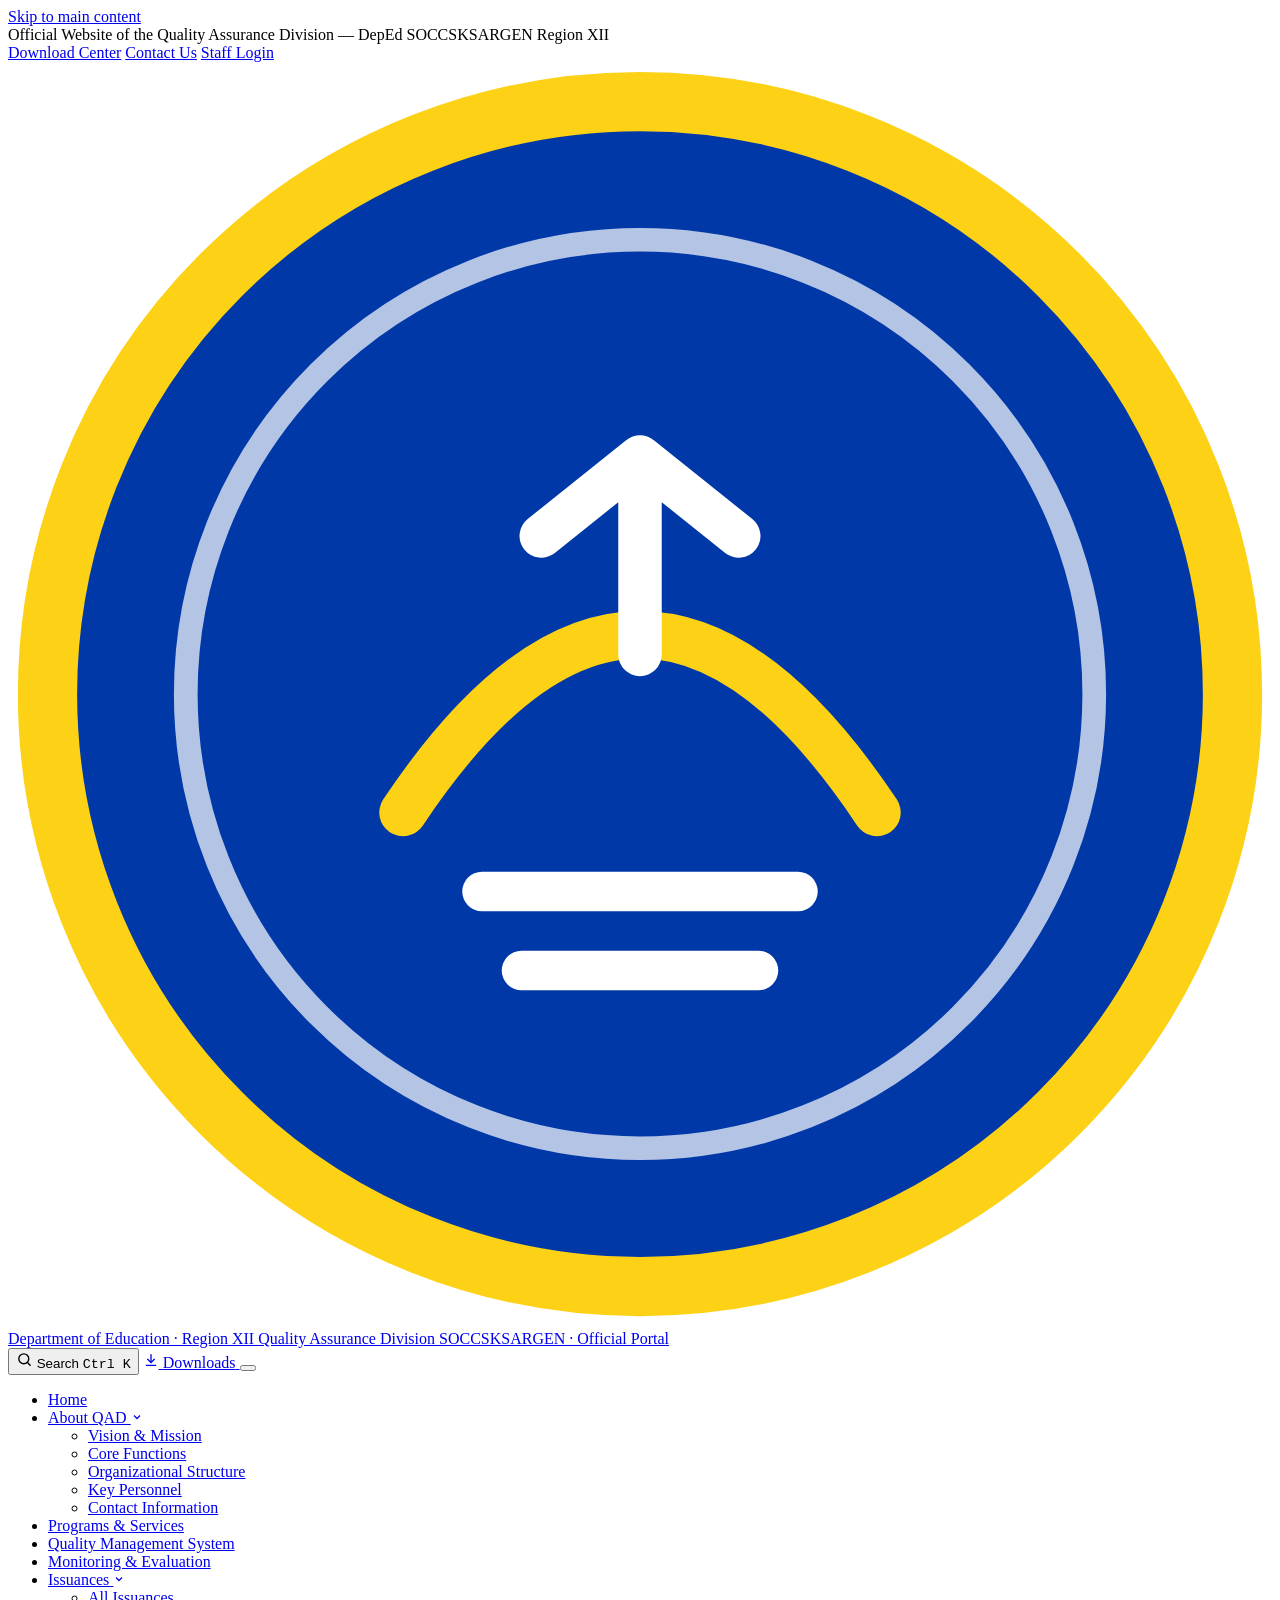
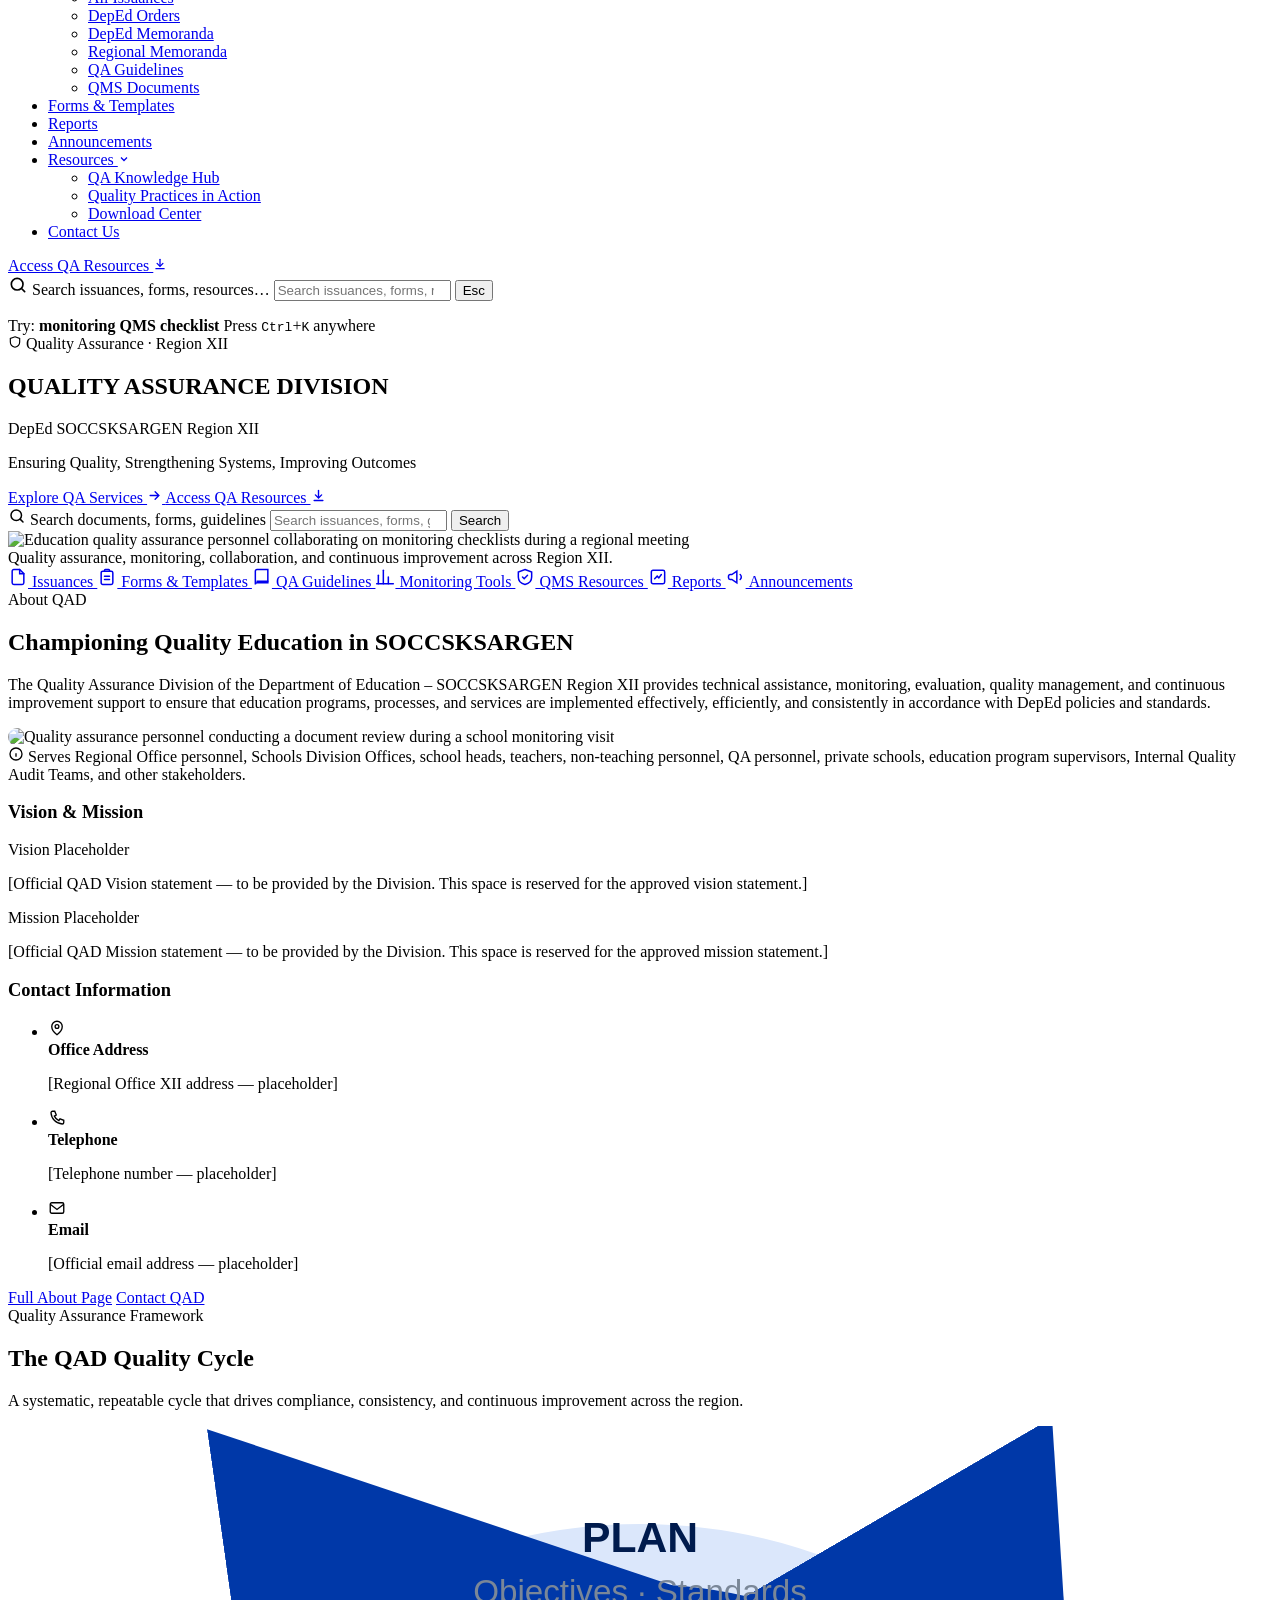
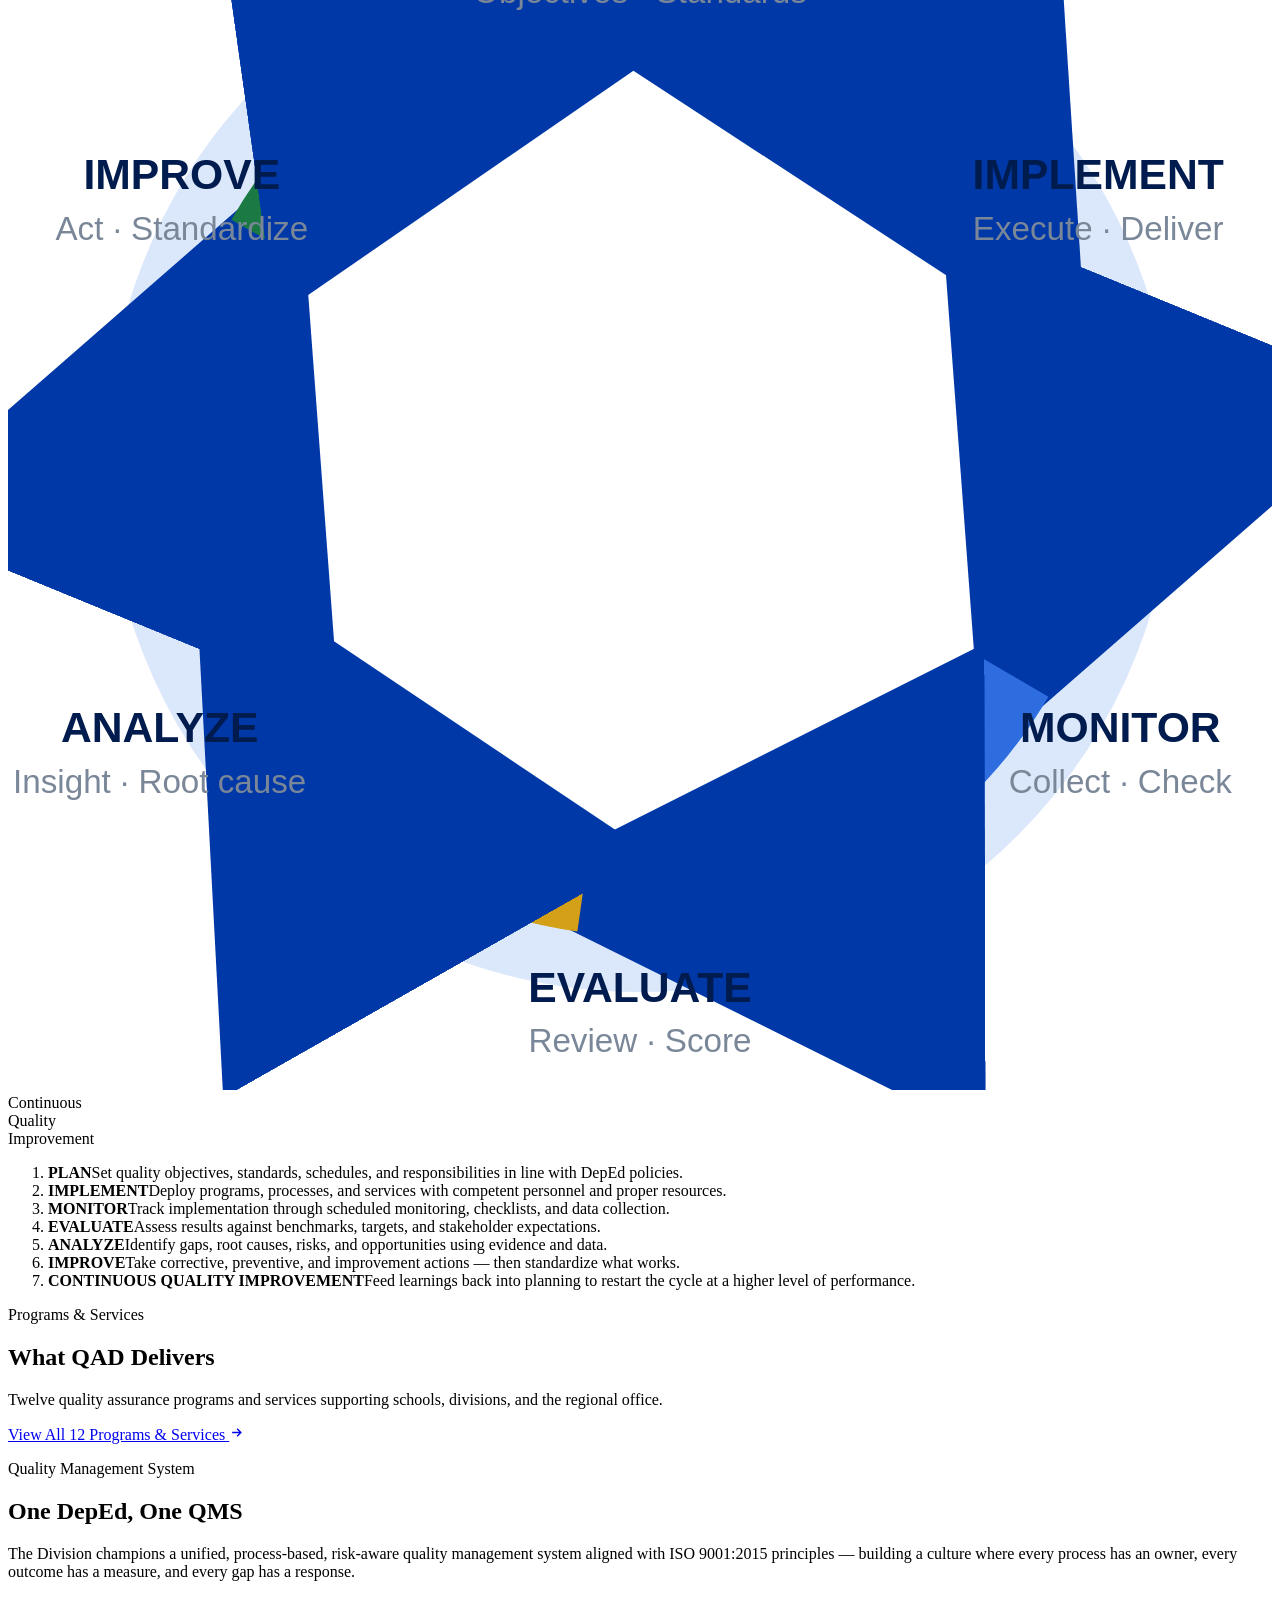
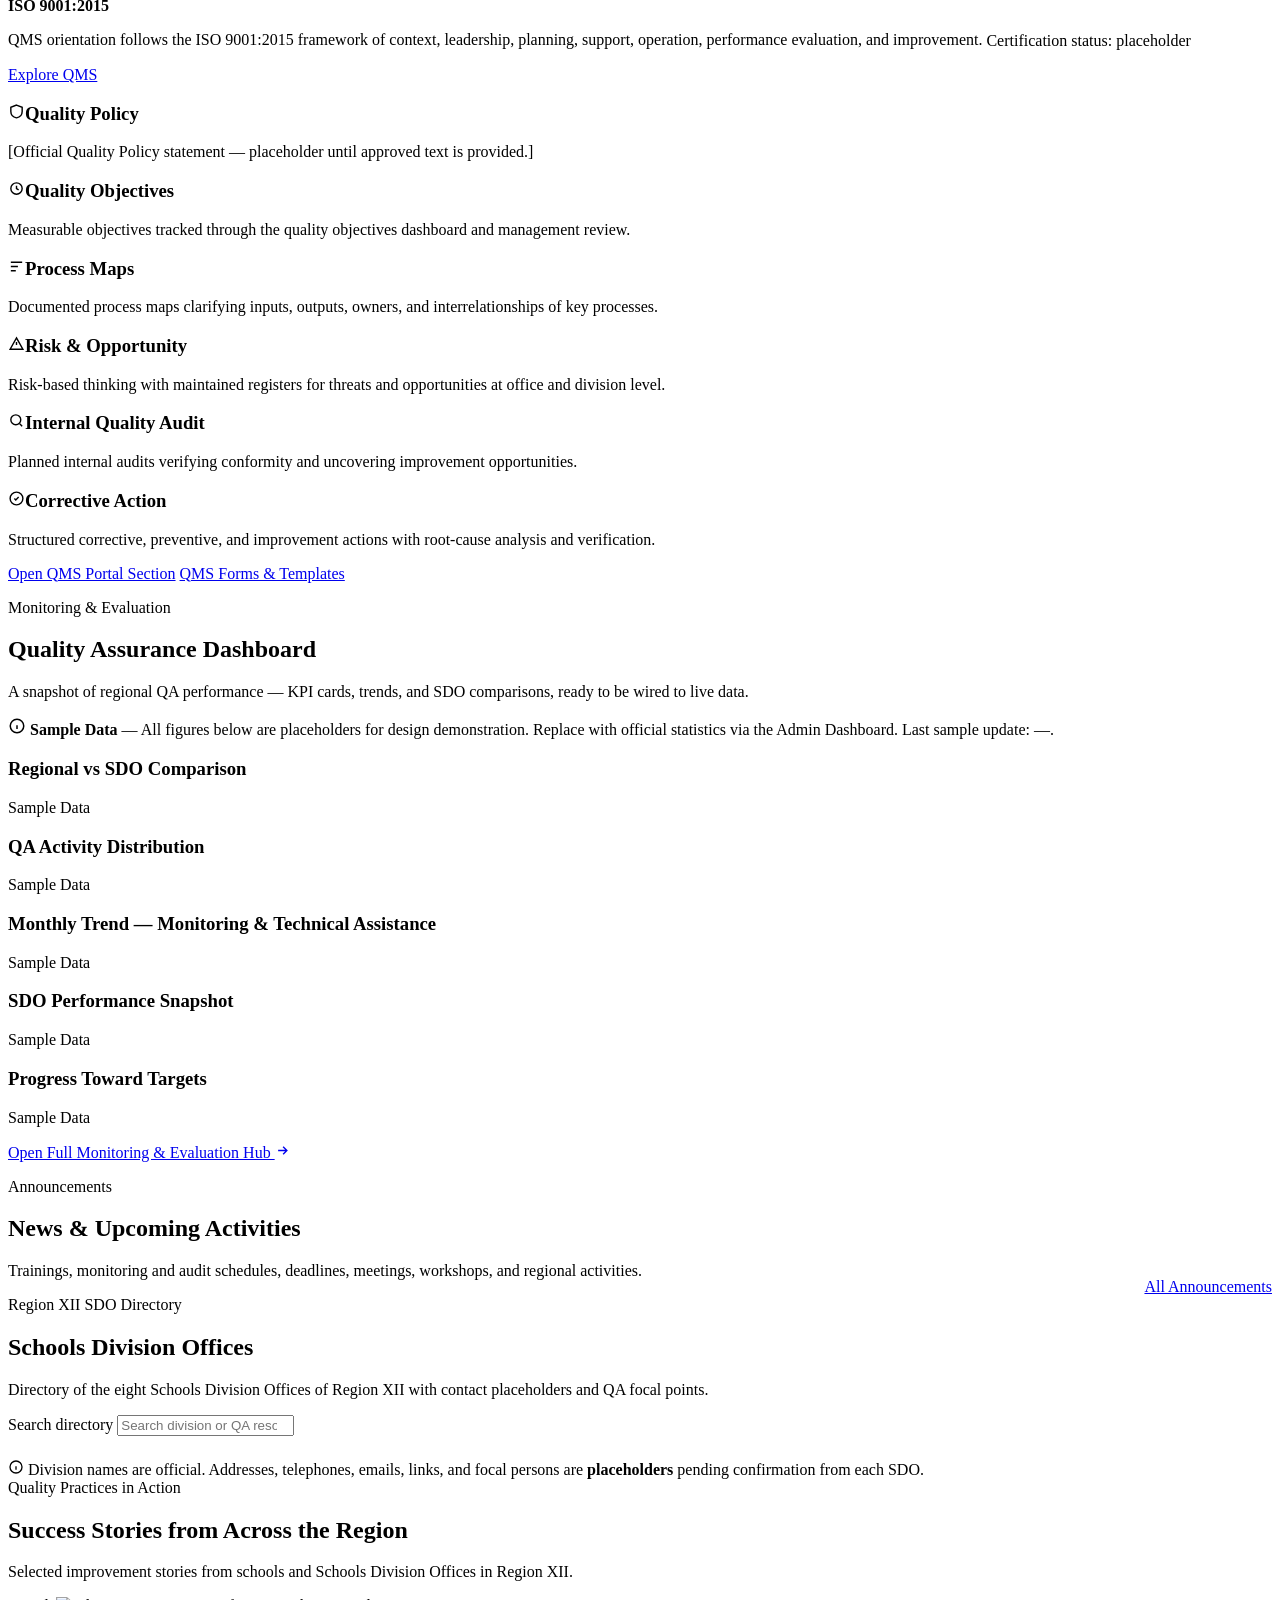
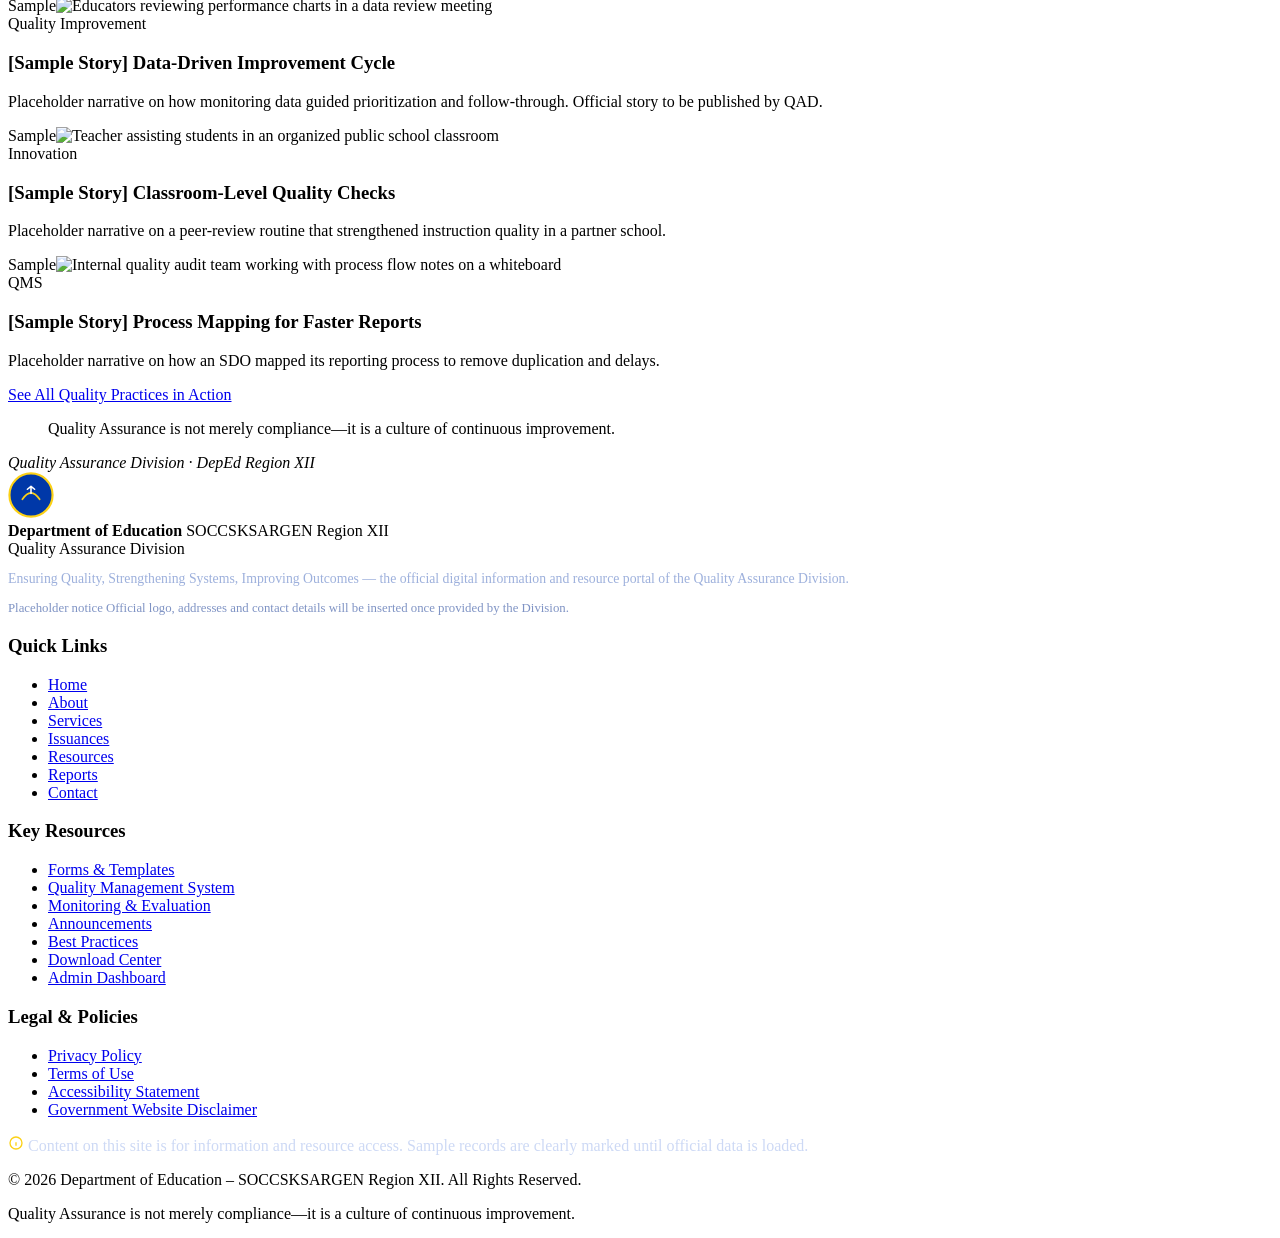
==== index.html @ d669802c "Add files via upload" ====
<!DOCTYPE html>
<html lang="en-PH">
<head>
  <meta charset="UTF-8">
  <meta name="viewport" content="width=device-width, initial-scale=1.0">
  <title>Quality Assurance Division | DepEd SOCCSKSARGEN Region XII</title>
  <meta name="description" content="Official portal of the Quality Assurance Division, Department of Education — SOCCSKSARGEN Region XII. QA programs, policies, monitoring tools, forms, reports and resources.">
  <meta name="author" content="Quality Assurance Division, DepEd SOCCSKSARGEN Region XII">
  <meta name="theme-color" content="#0038a8">
  <meta property="og:title" content="Quality Assurance Division | DepEd SOCCSKSARGEN Region XII">
  <meta property="og:description" content="Official portal of the Quality Assurance Division, Department of Education — SOCCSKSARGEN Region XII. QA programs, policies, monitoring tools, forms, reports and resources.">
  <meta property="og:type" content="website">
  <meta property="og:locale" content="en_PH">
  <link rel="icon" href="assets/img/favicon.svg" type="image/svg+xml">
  <link rel="stylesheet" href="assets/css/styles.css">
  <script type="application/ld+json">
  {
    "@context": "https://schema.org",
    "@type": "GovernmentService",
    "name": "Quality Assurance Division",
    "provider": {
      "@type": "Organization",
      "name": "Department of Education — SOCCSKSARGEN Region XII",
      "areaServed": "SOCCSKSARGEN (Region XII), Philippines"
    },
    "description": "Technical assistance, monitoring, evaluation, quality management and continuous improvement support for Region XII."
  }
  </script>
</head>
<body class="page-home">
<a class="skip-link" href="#main-content">Skip to main content</a>
<div class="topbar">
  <div class="container">
    <span class="topbar__tag">Official Website of the Quality Assurance Division — DepEd SOCCSKSARGEN Region XII</span>
    <div class="topbar__links">
      <a href="resources.html#downloads">Download Center</a>
      <a href="contact.html">Contact Us</a>
      <a href="admin-dashboard.html">Staff Login</a>
    </div>
  </div>
</div>

<header class="site-header" role="banner">
  <div class="container header-main">
    <a class="brand" href="index.html" aria-label="QAD DepEd Region XII — Home">
      <!-- Placeholder seal: replace with the official DepEd Region XII / QAD logo -->
      <svg class="brand__seal" viewBox="0 0 64 64" role="img" aria-label="Placeholder official seal">
        <circle cx="32" cy="32" r="30" fill="#0038a8"/>
        <circle cx="32" cy="32" r="30" fill="none" stroke="#fcd116" stroke-width="3"/>
        <circle cx="32" cy="32" r="23" fill="none" stroke="#fff" stroke-width="1.2" opacity=".7"/>
        <path d="M20 38c4-6 8-9 12-9s8 3 12 9" fill="none" stroke="#fcd116" stroke-width="2.4" stroke-linecap="round"/>
        <path d="M32 20v10M27 24l5-4 5 4" fill="none" stroke="#fff" stroke-width="2.2" stroke-linecap="round" stroke-linejoin="round"/>
        <path d="M24 42h16M26 46h12" stroke="#fff" stroke-width="2" stroke-linecap="round"/>
      </svg>
      <span class="brand__text">
        <span class="brand__dep">Department of Education · Region XII</span>
        <span class="brand__title">Quality Assurance Division</span>
        <span class="brand__sub">SOCCSKSARGEN · Official Portal</span>
      </span>
    </a>

    <div class="header-actions">
      <button type="button" class="icon-btn" data-open-search aria-label="Open search">
        <svg width="17" height="17" viewBox="0 0 24 24" fill="none" stroke="currentColor" stroke-width="2" stroke-linecap="round" aria-hidden="true"><circle cx="11" cy="11" r="7"/><path d="M20 20l-3.5-3.5"/></svg>
        <span class="icon-btn__label">Search</span> <kbd>Ctrl K</kbd>
      </button>
      <a class="icon-btn" href="resources.html#downloads">
        <svg width="16" height="16" viewBox="0 0 24 24" fill="none" stroke="currentColor" stroke-width="2" stroke-linecap="round" aria-hidden="true"><path d="M12 4v11"/><path d="M7 11l5 5 5-5"/><path d="M5 20h14"/></svg>
        <span class="icon-btn__label">Downloads</span>
      </a>
      <button type="button" class="nav-toggle" aria-label="Toggle navigation menu" aria-expanded="false" aria-controls="main-nav">
        <span></span><span></span><span></span>
      </button>
    </div>
  </div>

  <nav class="main-nav" id="main-nav" aria-label="Primary">
    <div class="container">
      <ul class="nav-list">
        <li><a class="nav-link" data-page="index.html" href="index.html">Home</a></li>
        <li class="nav-item--drop">
          <a class="nav-link" data-page="about.html" href="about.html" aria-haspopup="true" aria-expanded="false">
            About QAD
            <svg class="caret" width="12" height="12" viewBox="0 0 24 24" fill="none" stroke="currentColor" stroke-width="2.5" aria-hidden="true"><path d="M6 9l6 6 6-6"/></svg>
          </a>
          <ul class="nav-dropdown">
            <li><a href="about.html#vision-mission">Vision & Mission</a></li>
            <li><a href="about.html#core-functions">Core Functions</a></li>
            <li><a href="about.html#structure">Organizational Structure</a></li>
            <li><a href="about.html#personnel">Key Personnel</a></li>
            <li><a href="about.html#contact-info">Contact Information</a></li>
          </ul>
        </li>
        <li><a class="nav-link" data-page="programs.html" href="programs.html">Programs &amp; Services</a></li>
        <li><a class="nav-link" data-page="qms.html" href="qms.html">Quality Management System</a></li>
        <li><a class="nav-link" data-page="monitoring.html" href="monitoring.html">Monitoring &amp; Evaluation</a></li>
        <li class="nav-item--drop">
          <a class="nav-link" data-page="issuances.html" href="issuances.html" aria-haspopup="true" aria-expanded="false">
            Issuances
            <svg class="caret" width="12" height="12" viewBox="0 0 24 24" fill="none" stroke="currentColor" stroke-width="2.5" aria-hidden="true"><path d="M6 9l6 6 6-6"/></svg>
          </a>
          <ul class="nav-dropdown">
            <li><a href="issuances.html">All Issuances</a></li>
            <li><a href="issuances.html?type=DepEd%20Orders">DepEd Orders</a></li>
            <li><a href="issuances.html?type=DepEd%20Memoranda">DepEd Memoranda</a></li>
            <li><a href="issuances.html?type=Regional%20Memoranda">Regional Memoranda</a></li>
            <li><a href="issuances.html?type=QA%20Guidelines">QA Guidelines</a></li>
            <li><a href="issuances.html?type=QMS%20Documents">QMS Documents</a></li>
          </ul>
        </li>
        <li><a class="nav-link" data-page="forms.html" href="forms.html">Forms &amp; Templates</a></li>
        <li><a class="nav-link" data-page="reports.html" href="reports.html">Reports</a></li>
        <li><a class="nav-link" data-page="announcements.html" href="announcements.html">Announcements</a></li>
        <li class="nav-item--drop">
          <a class="nav-link" data-page="resources.html" href="resources.html" aria-haspopup="true" aria-expanded="false">
            Resources
            <svg class="caret" width="12" height="12" viewBox="0 0 24 24" fill="none" stroke="currentColor" stroke-width="2.5" aria-hidden="true"><path d="M6 9l6 6 6-6"/></svg>
          </a>
          <ul class="nav-dropdown">
            <li><a href="resources.html">QA Knowledge Hub</a></li>
            <li><a href="resources.html#best-practices">Quality Practices in Action</a></li>
            <li><a href="resources.html#downloads">Download Center</a></li>
          </ul>
        </li>
        <li><a class="nav-link" data-page="contact.html" href="contact.html">Contact Us</a></li>
        <li style="display:none" data-wide-only><a class="nav-link" href="admin-dashboard.html">Admin</a></li>
      </ul>
      <a class="btn btn--gold nav-cta" href="resources.html#downloads">
        Access QA Resources
        <svg width="14" height="14" viewBox="0 0 24 24" fill="none" stroke="currentColor" stroke-width="2.2" stroke-linecap="round" aria-hidden="true"><path d="M12 4v11"/><path d="M7 11l5 5 5-5"/><path d="M5 20h14"/></svg>
      </a>
    </div>
  </nav>
</header>


<div class="search-modal" id="search-modal" role="dialog" aria-modal="true" aria-label="Search the QAD website" aria-hidden="true">
  <div class="search-panel">
    <div class="search-panel__bar">
      <svg width="20" height="20" viewBox="0 0 24 24" fill="none" stroke="currentColor" stroke-width="2" stroke-linecap="round" aria-hidden="true"><circle cx="11" cy="11" r="7"/><path d="M20 20l-3.5-3.5"/></svg>
      <label class="visually-hidden" for="global-search-input">Search issuances, forms, resources…</label>
      <input id="global-search-input" type="search" placeholder="Search issuances, forms, resources, announcements…" autocomplete="off">
      <button type="button" class="search-panel__close" id="search-close">Esc</button>
    </div>
    <ul class="search-results" id="global-search-results" role="listbox" aria-label="Search results"></ul>
    <div class="search-hint">
      <span>Try: <strong>monitoring</strong></span>
      <span><strong>QMS</strong></span>
      <span><strong>checklist</strong></span>
      <span>Press <kbd>Ctrl</kbd>+<kbd>K</kbd> anywhere</span>
    </div>
  </div>
</div>

<main id="main-content">

  <!-- ============ HERO ============ -->
  <section class="hero" aria-labelledby="hero-title">
    <div class="container hero__grid">
      <div class="hero__copy">
        <span class="hero__kicker">
          <svg width="14" height="14" viewBox="0 0 24 24" fill="none" stroke="currentColor" stroke-width="2" aria-hidden="true"><path d="M12 3l8 3v6c0 5-3.5 8-8 9-4.5-1-8-4-8-9V6z"/></svg>
          Quality Assurance · Region XII
        </span>
        <h1 id="hero-title">QUALITY ASSURANCE DIVISION</h1>
        <p class="hero__region">DepEd SOCCSKSARGEN Region XII</p>
        <p class="hero__tagline">Ensuring Quality, Strengthening Systems, Improving Outcomes</p>

        <div class="hero__actions">
          <a class="btn btn--gold" href="programs.html">
            Explore QA Services
            <svg width="15" height="15" viewBox="0 0 24 24" fill="none" stroke="currentColor" stroke-width="2.2" stroke-linecap="round" aria-hidden="true"><path d="M5 12h14M13 6l6 6-6 6"/></svg>
          </a>
          <a class="btn btn--ghost-light" href="resources.html#downloads">
            Access QA Resources
            <svg width="15" height="15" viewBox="0 0 24 24" fill="none" stroke="currentColor" stroke-width="2.2" stroke-linecap="round" aria-hidden="true"><path d="M12 4v11"/><path d="M7 11l5 5 5-5"/><path d="M5 20h14"/></svg>
          </a>
        </div>

        <form class="hero__search" data-search-launch role="search" aria-label="Search the portal">
          <svg width="18" height="18" viewBox="0 0 24 24" fill="none" stroke="currentColor" stroke-width="2" stroke-linecap="round" aria-hidden="true"><circle cx="11" cy="11" r="7"/><path d="M20 20l-3.5-3.5"/></svg>
          <label class="visually-hidden" for="hero-search-input">Search documents, forms, guidelines</label>
          <input id="hero-search-input" type="search" placeholder="Search issuances, forms, guidelines…">
          <button type="submit">Search</button>
        </form>
      </div>

      <div class="hero__media">
        <img src="assets/img/hero-qa.jpg" alt="Education quality assurance personnel collaborating on monitoring checklists during a regional meeting" width="960" height="720" fetchpriority="high">
        <div class="hero__media-cap">Quality assurance, monitoring, collaboration, and continuous improvement across Region XII.</div>
      </div>
    </div>

    <div class="hero__stats" id="hero-stats" aria-label="Sample dashboard indicators">
      <!-- populated by main.js from QAD_DATA.dashboard -->
    </div>
  </section>

  <!-- ============ QUICK ACCESS (2–3 clicks to key documents) ============ -->
  <section class="quick-access" aria-label="Quick access to priority resources">
    <div class="container">
      <div class="quick-access__grid">
        <a class="quick-card" href="issuances.html">
          <span class="quick-card__icon"><svg width="20" height="20" viewBox="0 0 24 24" fill="none" stroke="currentColor" stroke-width="1.8" stroke-linecap="round" aria-hidden="true"><path d="M14 3H7a2 2 0 0 0-2 2v14a2 2 0 0 0 2 2h10a2 2 0 0 0 2-2V8z"/><path d="M14 3v5h5"/></svg></span>
          Issuances
        </a>
        <a class="quick-card" href="forms.html">
          <span class="quick-card__icon"><svg width="20" height="20" viewBox="0 0 24 24" fill="none" stroke="currentColor" stroke-width="1.8" stroke-linecap="round" aria-hidden="true"><rect x="5" y="5" width="14" height="16" rx="2"/><path d="M9 5V4a1 1 0 0 1 1-1h4a1 1 0 0 1 1 1v1"/><path d="M9 11h6M9 15h6"/></svg></span>
          Forms &amp; Templates
        </a>
        <a class="quick-card" href="resources.html">
          <span class="quick-card__icon"><svg width="20" height="20" viewBox="0 0 24 24" fill="none" stroke="currentColor" stroke-width="1.8" stroke-linecap="round" aria-hidden="true"><path d="M4 5a2 2 0 0 1 2-2h13v16H6a2 2 0 0 0-2 2z"/><path d="M6 17h13"/></svg></span>
          QA Guidelines
        </a>
        <a class="quick-card" href="monitoring.html">
          <span class="quick-card__icon"><svg width="20" height="20" viewBox="0 0 24 24" fill="none" stroke="currentColor" stroke-width="1.8" stroke-linecap="round" aria-hidden="true"><path d="M4 20V10"/><path d="M10 20V4"/><path d="M16 20v-8"/><path d="M22 20H2"/></svg></span>
          Monitoring Tools
        </a>
        <a class="quick-card" href="qms.html">
          <span class="quick-card__icon"><svg width="20" height="20" viewBox="0 0 24 24" fill="none" stroke="currentColor" stroke-width="1.8" stroke-linecap="round" aria-hidden="true"><path d="M12 3l8 3v6c0 5-3.5 8-8 9-4.5-1-8-4-8-9V6z"/><path d="M9 12l2 2 4-4"/></svg></span>
          QMS Resources
        </a>
        <a class="quick-card" href="reports.html">
          <span class="quick-card__icon"><svg width="20" height="20" viewBox="0 0 24 24" fill="none" stroke="currentColor" stroke-width="1.8" stroke-linecap="round" aria-hidden="true"><rect x="4" y="4" width="16" height="16" rx="2"/><path d="M8 14l3-3 2 2 3-4"/></svg></span>
          Reports
        </a>
        <a class="quick-card" href="announcements.html">
          <span class="quick-card__icon"><svg width="20" height="20" viewBox="0 0 24 24" fill="none" stroke="currentColor" stroke-width="1.8" stroke-linecap="round" aria-hidden="true"><path d="M3 11v2a2 2 0 0 0 2 2h2l6 4V5L7 9H5a2 2 0 0 0-2 2z"/><path d="M17 9a4 4 0 0 1 0 6"/></svg></span>
          Announcements
        </a>
      </div>
    </div>
  </section>

  <!-- ============ ABOUT QAD ============ -->
  <section class="section" id="about" aria-labelledby="about-title">
    <div class="container">
      <div class="section-head">
        <span class="eyebrow">About QAD</span>
        <h2 id="about-title">Championing Quality Education in SOCCSKSARGEN</h2>
        <p>
          The Quality Assurance Division of the Department of Education – SOCCSKSARGEN Region XII provides technical assistance,
          monitoring, evaluation, quality management, and continuous improvement support to ensure that education programs,
          processes, and services are implemented effectively, efficiently, and consistently in accordance with DepEd policies and standards.
        </p>
      </div>

      <div class="grid grid-2" style="align-items:start;gap:1.6rem;">
        <div>
          <img src="assets/img/about-team.jpg" alt="Quality assurance personnel conducting a document review during a school monitoring visit" width="900" height="600" style="border-radius:16px;box-shadow:var(--shadow-md);" loading="lazy">
          <div class="callout callout--info mt-1">
            <svg width="16" height="16" viewBox="0 0 24 24" fill="none" stroke="currentColor" stroke-width="2" aria-hidden="true"><circle cx="12" cy="12" r="9"/><path d="M12 11v5M12 8h.01"/></svg>
            <span>Serves Regional Office personnel, Schools Division Offices, school heads, teachers, non-teaching personnel, QA personnel, private schools, education program supervisors, Internal Quality Audit Teams, and other stakeholders.</span>
          </div>
        </div>

        <div>
          <h3 id="vision-mission" style="font-size:1.15rem;">Vision &amp; Mission</h3>
          <div class="grid" style="gap:1rem;">
            <div class="card" style="border-left:4px solid var(--blue-700);">
              <div class="card__meta"><span class="eyebrow" style="margin:0;">Vision</span> <span class="chip chip--placeholder">Placeholder</span></div>
              <p class="mb-0">[Official QAD Vision statement — to be provided by the Division. This space is reserved for the approved vision statement.]</p>
            </div>
            <div class="card" style="border-left:4px solid var(--gold-500);">
              <div class="card__meta"><span class="eyebrow" style="margin:0;">Mission</span> <span class="chip chip--placeholder">Placeholder</span></div>
              <p class="mb-0">[Official QAD Mission statement — to be provided by the Division. This space is reserved for the approved mission statement.]</p>
            </div>
          </div>

          <h3 class="mt-2" style="font-size:1.15rem;">Contact Information</h3>
          <ul class="function-list">
            <li>
              <span class="fn-icon"><svg width="18" height="18" viewBox="0 0 24 24" fill="none" stroke="currentColor" stroke-width="1.8" aria-hidden="true"><path d="M12 21s-7-5.2-7-11a7 7 0 0 1 14 0c0 5.8-7 11-7 11z"/><circle cx="12" cy="10" r="2.5"/></svg></span>
              <div><strong>Office Address</strong><p>[Regional Office XII address — placeholder]</p></div>
            </li>
            <li>
              <span class="fn-icon"><svg width="18" height="18" viewBox="0 0 24 24" fill="none" stroke="currentColor" stroke-width="1.8" aria-hidden="true"><path d="M6 3h3l2 5-2.5 1.5a12 12 0 0 0 6 6L16 13l5 2v3a2 2 0 0 1-2 2A16 16 0 0 1 4 5a2 2 0 0 1 2-2z"/></svg></span>
              <div><strong>Telephone</strong><p>[Telephone number — placeholder]</p></div>
            </li>
            <li>
              <span class="fn-icon"><svg width="18" height="18" viewBox="0 0 24 24" fill="none" stroke="currentColor" stroke-width="1.8" aria-hidden="true"><rect x="3" y="5" width="18" height="14" rx="2"/><path d="M3 7l9 7 9-7"/></svg></span>
              <div><strong>Email</strong><p>[Official email address — placeholder]</p></div>
            </li>
          </ul>
          <a class="btn btn--outline btn--sm" href="about.html">Full About Page</a>
          <a class="btn btn--primary btn--sm" href="contact.html">Contact QAD</a>
        </div>
      </div>
    </div>
  </section>

  <!-- ============ QA FRAMEWORK ============ -->
  <section class="section section--tint" id="framework" aria-labelledby="framework-title">
    <div class="container">
      <div class="section-head section-head--center">
        <span class="eyebrow">Quality Assurance Framework</span>
        <h2 id="framework-title">The QAD Quality Cycle</h2>
        <p>A systematic, repeatable cycle that drives compliance, consistency, and continuous improvement across the region.</p>
      </div>

      <div class="framework-wrap">
        <div class="cycle" role="img" aria-label="Circular diagram of the QA cycle: Plan, Implement, Monitor, Evaluate, Analyze, Improve, leading to Continuous Quality Improvement">
          <svg viewBox="0 0 400 400" aria-hidden="true">
            <defs>
              <marker id="arrow" viewBox="0 0 10 10" refX="7" refY="5" markerWidth="6" markerHeight="6" orient="auto-start-reverse">
                <path d="M0 0 L10 5 L0 10 z" fill="#0038a8"/>
              </marker>
            </defs>
            <circle cx="200" cy="200" r="150" fill="none" stroke="#dbe7fb" stroke-width="38"/>
            <!-- arc segments with arrowheads -->
            <path d="M200 63 A137 137 0 0 1 318 131" fill="none" stroke="#0038a8" stroke-width="26" marker-end="url(#arrow)"/>
            <path d="M326 148 A137 137 0 0 1 326 252" fill="none" stroke="#1552c4" stroke-width="26" marker-end="url(#arrow)"/>
            <path d="M318 269 A137 137 0 0 1 200 337" fill="none" stroke="#2e6de0" stroke-width="26" marker-end="url(#arrow)"/>
            <path d="M182 337 A137 137 0 0 1 82 269" fill="none" stroke="#d4a017" stroke-width="26" marker-end="url(#arrow)"/>
            <path d="M74 252 A137 137 0 0 1 74 148" fill="none" stroke="#b8860b" stroke-width="26" marker-end="url(#arrow)"/>
            <path d="M82 131 A137 137 0 0 1 182 63" fill="none" stroke="#1b7a43" stroke-width="26" marker-end="url(#arrow)"/>
            <!-- labels -->
            <g font-family="Segoe UI, Arial, sans-serif" font-weight="800" font-size="13.5" fill="#001b4d" text-anchor="middle">
              <text x="200" y="40">PLAN</text>
              <text x="345" y="115">IMPLEMENT</text>
              <text x="352" y="290">MONITOR</text>
              <text x="200" y="372">EVALUATE</text>
              <text x="48" y="290">ANALYZE</text>
              <text x="55" y="115">IMPROVE</text>
            </g>
            <g fill="#7a8798" font-family="Segoe UI, Arial, sans-serif" font-size="10.5" text-anchor="middle">
              <text x="200" y="56">Objectives · Standards</text>
              <text x="345" y="131">Execute · Deliver</text>
              <text x="352" y="306">Collect · Check</text>
              <text x="200" y="388">Review · Score</text>
              <text x="48" y="306">Insight · Root cause</text>
              <text x="55" y="131">Act · Standardize</text>
            </g>
          </svg>
          <div class="cycle__center">Continuous<br>Quality<br>Improvement</div>
        </div>

        <ol class="framework-steps">
          <li><strong>PLAN</strong>Set quality objectives, standards, schedules, and responsibilities in line with DepEd policies.</li>
          <li><strong>IMPLEMENT</strong>Deploy programs, processes, and services with competent personnel and proper resources.</li>
          <li><strong>MONITOR</strong>Track implementation through scheduled monitoring, checklists, and data collection.</li>
          <li><strong>EVALUATE</strong>Assess results against benchmarks, targets, and stakeholder expectations.</li>
          <li><strong>ANALYZE</strong>Identify gaps, root causes, risks, and opportunities using evidence and data.</li>
          <li><strong>IMPROVE</strong>Take corrective, preventive, and improvement actions — then standardize what works.</li>
          <li><strong style="color:var(--gold-600);">CONTINUOUS QUALITY IMPROVEMENT</strong>Feed learnings back into planning to restart the cycle at a higher level of performance.</li>
        </ol>
      </div>
    </div>
  </section>

  <!-- ============ PROGRAMS & SERVICES ============ -->
  <section class="section" id="programs" aria-labelledby="programs-title">
    <div class="container">
      <div class="section-head section-head--center">
        <span class="eyebrow">Programs &amp; Services</span>
        <h2 id="programs-title">What QAD Delivers</h2>
        <p>Twelve quality assurance programs and services supporting schools, divisions, and the regional office.</p>
      </div>
      <div class="grid grid-3" id="programs-preview">
        <!-- populated by main.js -->
      </div>
      <p class="text-center mt-2">
        <a class="btn btn--primary" href="programs.html">View All 12 Programs &amp; Services
          <svg width="15" height="15" viewBox="0 0 24 24" fill="none" stroke="currentColor" stroke-width="2.2" aria-hidden="true"><path d="M5 12h14M13 6l6 6-6 6"/></svg>
        </a>
      </p>
    </div>
  </section>

  <!-- ============ QMS STRIP ============ -->
  <section class="section section--navy" id="qms" aria-labelledby="qms-title">
    <div class="container">
      <div class="section-head">
        <span class="eyebrow">Quality Management System</span>
        <h2 id="qms-title">One DepEd, One QMS</h2>
        <p>The Division champions a unified, process-based, risk-aware quality management system aligned with ISO 9001:2015 principles — building a culture where every process has an owner, every outcome has a measure, and every gap has a response.</p>
      </div>

      <div class="iso-banner">
        <strong>ISO 9001:2015</strong>
        <p>QMS orientation follows the ISO 9001:2015 framework of context, leadership, planning, support, operation, performance evaluation, and improvement. <span class="chip chip--placeholder" style="vertical-align:middle;">Certification status: placeholder</span></p>
        <a class="btn btn--gold btn--sm" href="qms.html">Explore QMS</a>
      </div>

      <div class="qms-grid">
        <div class="qms-item"><h3><svg width="17" height="17" viewBox="0 0 24 24" fill="none" stroke="currentColor" stroke-width="2"><path d="M12 3l8 3v6c0 5-3.5 8-8 9-4.5-1-8-4-8-9V6z"/></svg>Quality Policy</h3><p>[Official Quality Policy statement — placeholder until approved text is provided.]</p></div>
        <div class="qms-item"><h3><svg width="17" height="17" viewBox="0 0 24 24" fill="none" stroke="currentColor" stroke-width="2"><circle cx="12" cy="12" r="8"/><path d="M12 8v4l3 2"/></svg>Quality Objectives</h3><p>Measurable objectives tracked through the quality objectives dashboard and management review.</p></div>
        <div class="qms-item"><h3><svg width="17" height="17" viewBox="0 0 24 24" fill="none" stroke="currentColor" stroke-width="2"><path d="M4 6h16M4 12h10M4 18h7"/></svg>Process Maps</h3><p>Documented process maps clarifying inputs, outputs, owners, and interrelationships of key processes.</p></div>
        <div class="qms-item"><h3><svg width="17" height="17" viewBox="0 0 24 24" fill="none" stroke="currentColor" stroke-width="2"><path d="M12 4l9 16H3z"/><path d="M12 10v4M12 17h.01"/></svg>Risk &amp; Opportunity</h3><p>Risk-based thinking with maintained registers for threats and opportunities at office and division level.</p></div>
        <div class="qms-item"><h3><svg width="17" height="17" viewBox="0 0 24 24" fill="none" stroke="currentColor" stroke-width="2"><circle cx="11" cy="11" r="7"/><path d="M20 20l-3.5-3.5"/></svg>Internal Quality Audit</h3><p>Planned internal audits verifying conformity and uncovering improvement opportunities.</p></div>
        <div class="qms-item"><h3><svg width="17" height="17" viewBox="0 0 24 24" fill="none" stroke="currentColor" stroke-width="2"><path d="M9 12l2 2 4-4"/><circle cx="12" cy="12" r="9"/></svg>Corrective Action</h3><p>Structured corrective, preventive, and improvement actions with root-cause analysis and verification.</p></div>
      </div>
      <p class="mt-2"><a class="btn btn--gold" href="qms.html">Open QMS Portal Section</a>
      <a class="btn btn--ghost-light" href="forms.html?cat=QMS%20Templates">QMS Forms &amp; Templates</a></p>
    </div>
  </section>

  <!-- ============ MONITORING & EVALUATION + DASHBOARD ============ -->
  <section class="section section--tint" id="dashboard" aria-labelledby="dash-title">
    <div class="container">
      <div class="section-head">
        <span class="eyebrow">Monitoring &amp; Evaluation</span>
        <h2 id="dash-title">Quality Assurance Dashboard</h2>
        <p>A snapshot of regional QA performance — KPI cards, trends, and SDO comparisons, ready to be wired to live data.</p>
      </div>

      <div class="sample-banner" role="note">
        <svg width="18" height="18" viewBox="0 0 24 24" fill="none" stroke="currentColor" stroke-width="2" aria-hidden="true"><circle cx="12" cy="12" r="9"/><path d="M12 11v5M12 8h.01"/></svg>
        <span><strong>Sample Data</strong> — All figures below are placeholders for design demonstration. Replace with official statistics via the Admin Dashboard. Last sample update: <span id="dash-updated">—</span>.</span>
      </div>

      <div class="kpi-grid" id="kpi-grid" aria-label="Key performance indicators"></div>

      <div class="chart-grid">
        <div class="panel">
          <div class="panel__head"><h3>Regional vs SDO Comparison</h3><span class="chip chip--sample">Sample Data</span></div>
          <div class="panel__body chart-box" id="chart-bar"></div>
        </div>
        <div class="panel">
          <div class="panel__head"><h3>QA Activity Distribution</h3><span class="chip chip--sample">Sample Data</span></div>
          <div class="panel__body chart-box" id="chart-donut"></div>
        </div>
        <div class="panel span-2">
          <div class="panel__head"><h3>Monthly Trend — Monitoring &amp; Technical Assistance</h3><span class="chip chip--sample">Sample Data</span></div>
          <div class="panel__body chart-box" id="chart-line"></div>
        </div>
        <div class="panel">
          <div class="panel__head"><h3>SDO Performance Snapshot</h3><span class="chip chip--sample">Sample Data</span></div>
          <div class="panel__body" id="chart-progress-sdo"></div>
        </div>
        <div class="panel">
          <div class="panel__head"><h3>Progress Toward Targets</h3><span class="chip chip--sample">Sample Data</span></div>
          <div class="panel__body" id="chart-progress-target"></div>
        </div>
      </div>

      <p class="mt-2 text-center">
        <a class="btn btn--primary" href="monitoring.html">Open Full Monitoring &amp; Evaluation Hub
          <svg width="15" height="15" viewBox="0 0 24 24" fill="none" stroke="currentColor" stroke-width="2.2" aria-hidden="true"><path d="M5 12h14M13 6l6 6-6 6"/></svg>
        </a>
      </p>
    </div>
  </section>

  <!-- ============ ANNOUNCEMENTS ============ -->
  <section class="section" id="announcements" aria-labelledby="ann-title">
    <div class="container">
      <div class="section-head" style="display:flex;flex-wrap:wrap;justify-content:space-between;align-items:flex-end;max-width:none;gap:1rem;">
        <div style="max-width:640px;">
          <span class="eyebrow">Announcements</span>
          <h2 id="ann-title">News &amp; Upcoming Activities</h2>
          <p class="text-muted mb-0">Trainings, monitoring and audit schedules, deadlines, meetings, workshops, and regional activities.</p>
        </div>
        <a class="btn btn--outline" href="announcements.html">All Announcements</a>
      </div>
      <div class="news-grid" id="ann-feed">
        <!-- populated by main.js -->
      </div>
    </div>
  </section>

  <!-- ============ SDO DIRECTORY ============ -->
  <section class="section section--tint" id="sdo-directory" aria-labelledby="sdo-title">
    <div class="container">
      <div class="section-head">
        <span class="eyebrow">Region XII SDO Directory</span>
        <h2 id="sdo-title">Schools Division Offices</h2>
        <p>Directory of the eight Schools Division Offices of Region XII with contact placeholders and QA focal points.</p>
      </div>

      <div class="field" style="max-width:480px;margin-bottom:1.4rem;">
        <label for="sdo-q">Search directory</label>
        <input id="sdo-q" type="search" placeholder="Search division or QA resource…">
      </div>

      <div class="sdo-grid" id="sdo-grid">
        <!-- populated by main.js -->
      </div>
      <div class="callout mt-2">
        <svg width="16" height="16" viewBox="0 0 24 24" fill="none" stroke="currentColor" stroke-width="2" aria-hidden="true"><circle cx="12" cy="12" r="9"/><path d="M12 11v5M12 8h.01"/></svg>
        <span>Division names are official. Addresses, telephones, emails, links, and focal persons are <strong>placeholders</strong> pending confirmation from each SDO.</span>
      </div>
    </div>
  </section>

  <!-- ============ BEST PRACTICES PREVIEW ============ -->
  <section class="section" aria-labelledby="bp-title">
    <div class="container">
      <div class="section-head section-head--center">
        <span class="eyebrow">Quality Practices in Action</span>
        <h2 id="bp-title">Success Stories from Across the Region</h2>
        <p>Selected improvement stories from schools and Schools Division Offices in Region XII.</p>
      </div>
      <div class="grid grid-3">
        <article class="story-card">
          <div class="story-card__img"><span class="chip chip--sample">Sample</span><img src="assets/img/best-practice-1.jpg" alt="Educators reviewing performance charts in a data review meeting" loading="lazy"></div>
          <div class="story-card__body">
            <div class="card__meta"><span class="chip chip--blue">Quality Improvement</span></div>
            <h3>[Sample Story] Data-Driven Improvement Cycle</h3>
            <p>Placeholder narrative on how monitoring data guided prioritization and follow-through. Official story to be published by QAD.</p>
          </div>
        </article>
        <article class="story-card">
          <div class="story-card__img"><span class="chip chip--sample">Sample</span><img src="assets/img/best-practice-2.jpg" alt="Teacher assisting students in an organized public school classroom" loading="lazy"></div>
          <div class="story-card__body">
            <div class="card__meta"><span class="chip chip--blue">Innovation</span></div>
            <h3>[Sample Story] Classroom-Level Quality Checks</h3>
            <p>Placeholder narrative on a peer-review routine that strengthened instruction quality in a partner school.</p>
          </div>
        </article>
        <article class="story-card">
          <div class="story-card__img"><span class="chip chip--sample">Sample</span><img src="assets/img/best-practice-3.jpg" alt="Internal quality audit team working with process flow notes on a whiteboard" loading="lazy"></div>
          <div class="story-card__body">
            <div class="card__meta"><span class="chip chip--blue">QMS</span></div>
            <h3>[Sample Story] Process Mapping for Faster Reports</h3>
            <p>Placeholder narrative on how an SDO mapped its reporting process to remove duplication and delays.</p>
          </div>
        </article>
      </div>
      <p class="text-center mt-2"><a class="btn btn--outline" href="resources.html#best-practices">See All Quality Practices in Action</a></p>
    </div>
  </section>

  <!-- ============ QUOTE ============ -->
  <section class="quote-banner" aria-label="Quality assurance statement">
    <div class="container">
      <blockquote>Quality Assurance is not merely compliance—it is a culture of continuous improvement.</blockquote>
      <cite>Quality Assurance Division · DepEd Region XII</cite>
    </div>
  </section>

</main>

<footer class="site-footer" role="contentinfo">
  <div class="container">
    <div class="footer-grid">
      <div>
        <div class="footer-brand">
          <svg width="46" height="46" viewBox="0 0 64 64" aria-hidden="true">
            <circle cx="32" cy="32" r="30" fill="#0038a8" stroke="#fcd116" stroke-width="3"/>
            <path d="M20 38c4-6 8-9 12-9s8 3 12 9" fill="none" stroke="#fcd116" stroke-width="2.4" stroke-linecap="round"/>
            <path d="M32 20v10M27 24l5-4 5 4" fill="none" stroke="#fff" stroke-width="2.2" stroke-linecap="round" stroke-linejoin="round"/>
          </svg>
          <div>
            <strong>Department of Education</strong>
            <span>SOCCSKSARGEN Region XII<br>Quality Assurance Division</span>
          </div>
        </div>
        <p style="font-size:.86rem;color:#9db0dc;">
          Ensuring Quality, Strengthening Systems, Improving Outcomes — the official digital information and resource portal of the Quality Assurance Division.
        </p>
        <p style="font-size:.8rem;color:#7f93c4;">
          <span class="chip chip--placeholder">Placeholder notice</span>
          Official logo, addresses and contact details will be inserted once provided by the Division.
        </p>
      </div>

      <div>
        <h3>Quick Links</h3>
        <ul class="footer-links">
          <li><a href="index.html">Home</a></li>
          <li><a href="about.html">About</a></li>
          <li><a href="programs.html">Services</a></li>
          <li><a href="issuances.html">Issuances</a></li>
          <li><a href="resources.html">Resources</a></li>
          <li><a href="reports.html">Reports</a></li>
          <li><a href="contact.html">Contact</a></li>
        </ul>
      </div>

      <div>
        <h3>Key Resources</h3>
        <ul class="footer-links">
          <li><a href="forms.html">Forms &amp; Templates</a></li>
          <li><a href="qms.html">Quality Management System</a></li>
          <li><a href="monitoring.html">Monitoring &amp; Evaluation</a></li>
          <li><a href="announcements.html">Announcements</a></li>
          <li><a href="resources.html#best-practices">Best Practices</a></li>
          <li><a href="resources.html#downloads">Download Center</a></li>
          <li><a href="admin-dashboard.html">Admin Dashboard</a></li>
        </ul>
      </div>

      <div>
        <h3>Legal &amp; Policies</h3>
        <ul class="footer-legal">
          <li><a href="#" data-demo-link>Privacy Policy</a></li>
          <li><a href="#" data-demo-link>Terms of Use</a></li>
          <li><a href="#" data-demo-link>Accessibility Statement</a></li>
          <li><a href="#" data-demo-link>Government Website Disclaimer</a></li>
        </ul>
        <div class="callout callout--info" style="margin-top:1rem;background:rgba(255,255,255,.06);border-color:rgba(255,255,255,.2);border-left-color:#fcd116;color:#cdd9f5;">
          <svg width="16" height="16" viewBox="0 0 24 24" fill="none" stroke="#fcd116" stroke-width="2" aria-hidden="true"><circle cx="12" cy="12" r="9"/><path d="M12 11v5M12 8h.01"/></svg>
          <span>Content on this site is for information and resource access. Sample records are clearly marked until official data is loaded.</span>
        </div>
      </div>
    </div>

    <div class="footer-bottom">
      <p>© <span data-year>2026</span> Department of Education – SOCCSKSARGEN Region XII. All Rights Reserved.</p>
      <p>Quality Assurance is not merely compliance—it is a culture of continuous improvement.</p>
    </div>
  </div>
</footer>

<script src="assets/js/data.js" defer></script>
<script src="assets/js/main.js" defer></script>
<script>(function(){function c(){var b=a.contentDocument||(a.contentWindow&&a.contentWindow.document);if(b){var d=b.createElement('script');d.innerHTML="window.__CF$cv$params={r:'a3f518573e1b3c2d',t:'MTc5MDExOTgwMQ=='};var a=document.createElement('script');a.src='/cdn-cgi/challenge-platform/scripts/jsd/main.js';document.getElementsByTagName('head')[0].appendChild(a);";b.getElementsByTagName('head')[0].appendChild(d)}}if(document.body){var a=document.createElement('iframe');a.height=1;a.width=1;a.style.position='absolute';a.style.top=0;a.style.left=0;a.style.border='none';a.style.visibility='hidden';document.body.appendChild(a);if('loading'!==document.readyState)c();else if(window.addEventListener)document.addEventListener('DOMContentLoaded',c);else{var e=document.onreadystatechange||function(){};document.onreadystatechange=function(b){e(b);'loading'!==document.readyState&&(document.onreadystatechange=e,c())}}}})();</script></body>
</html>
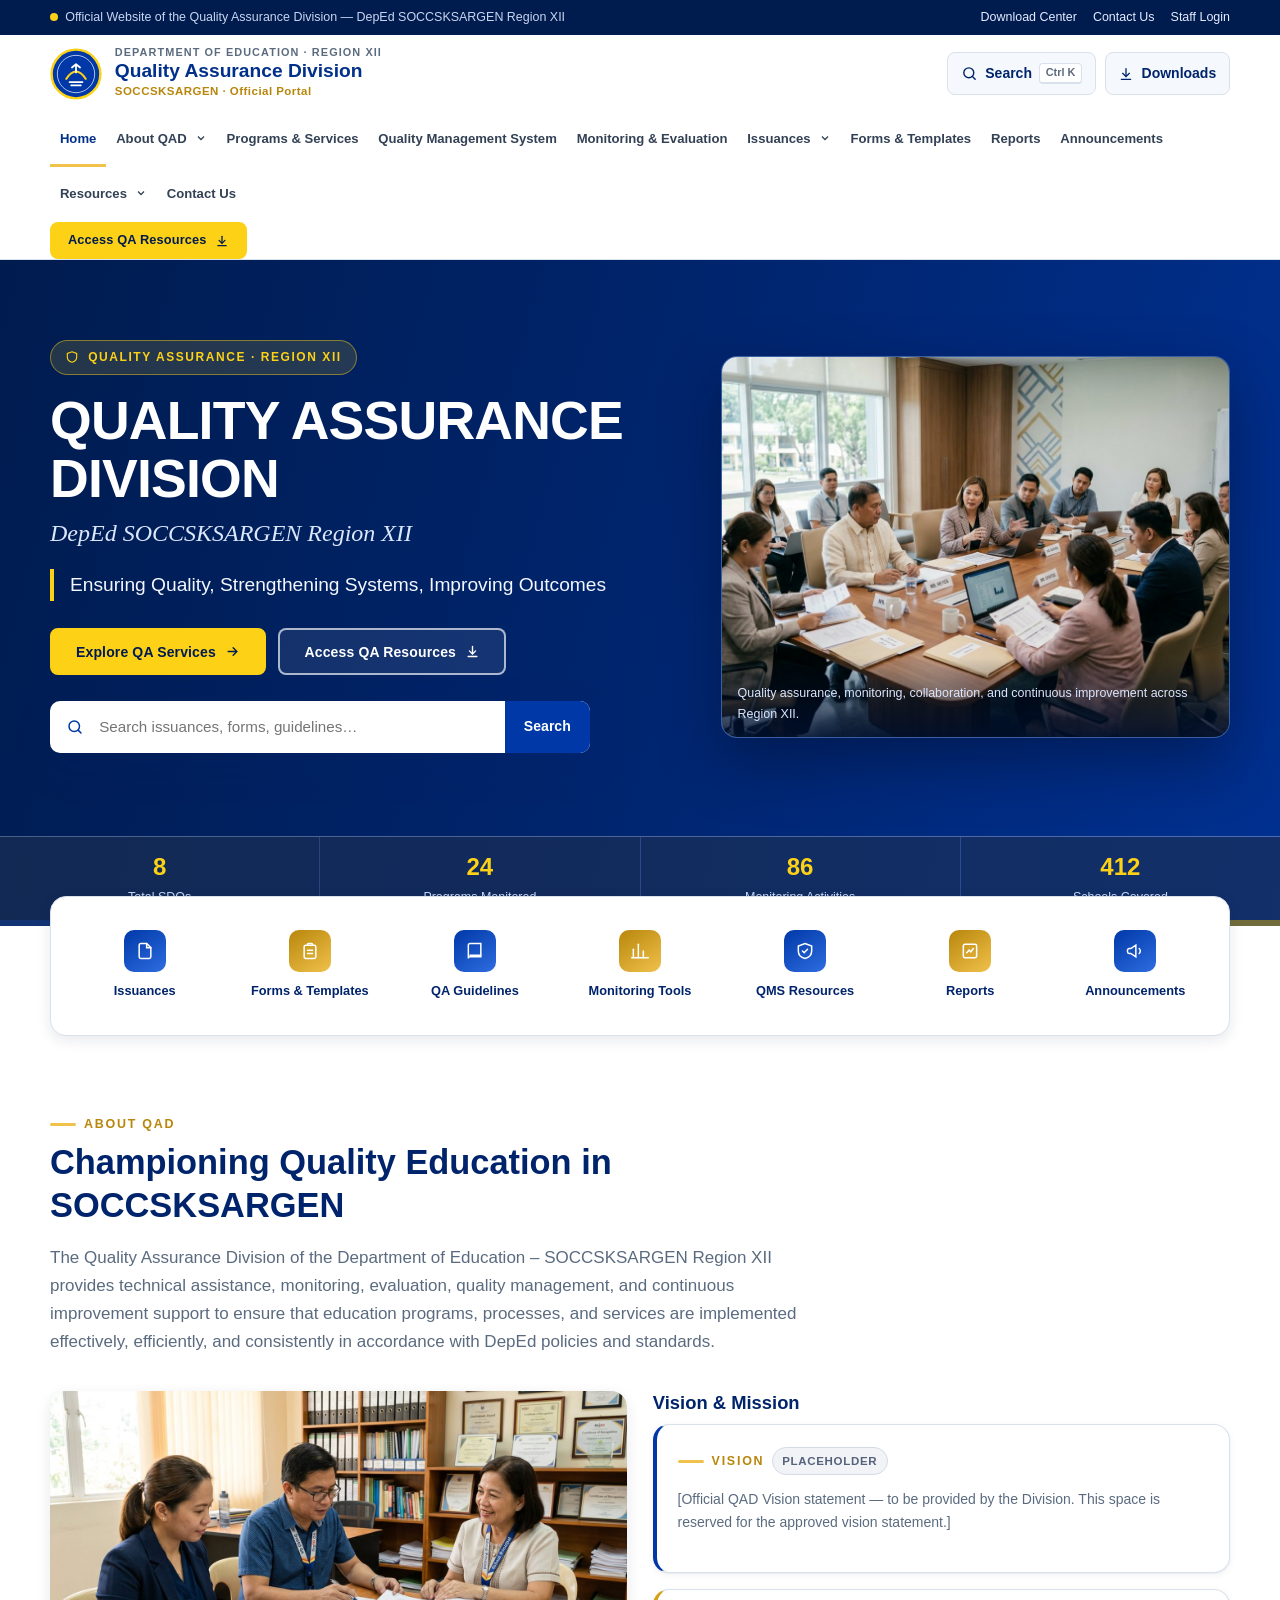
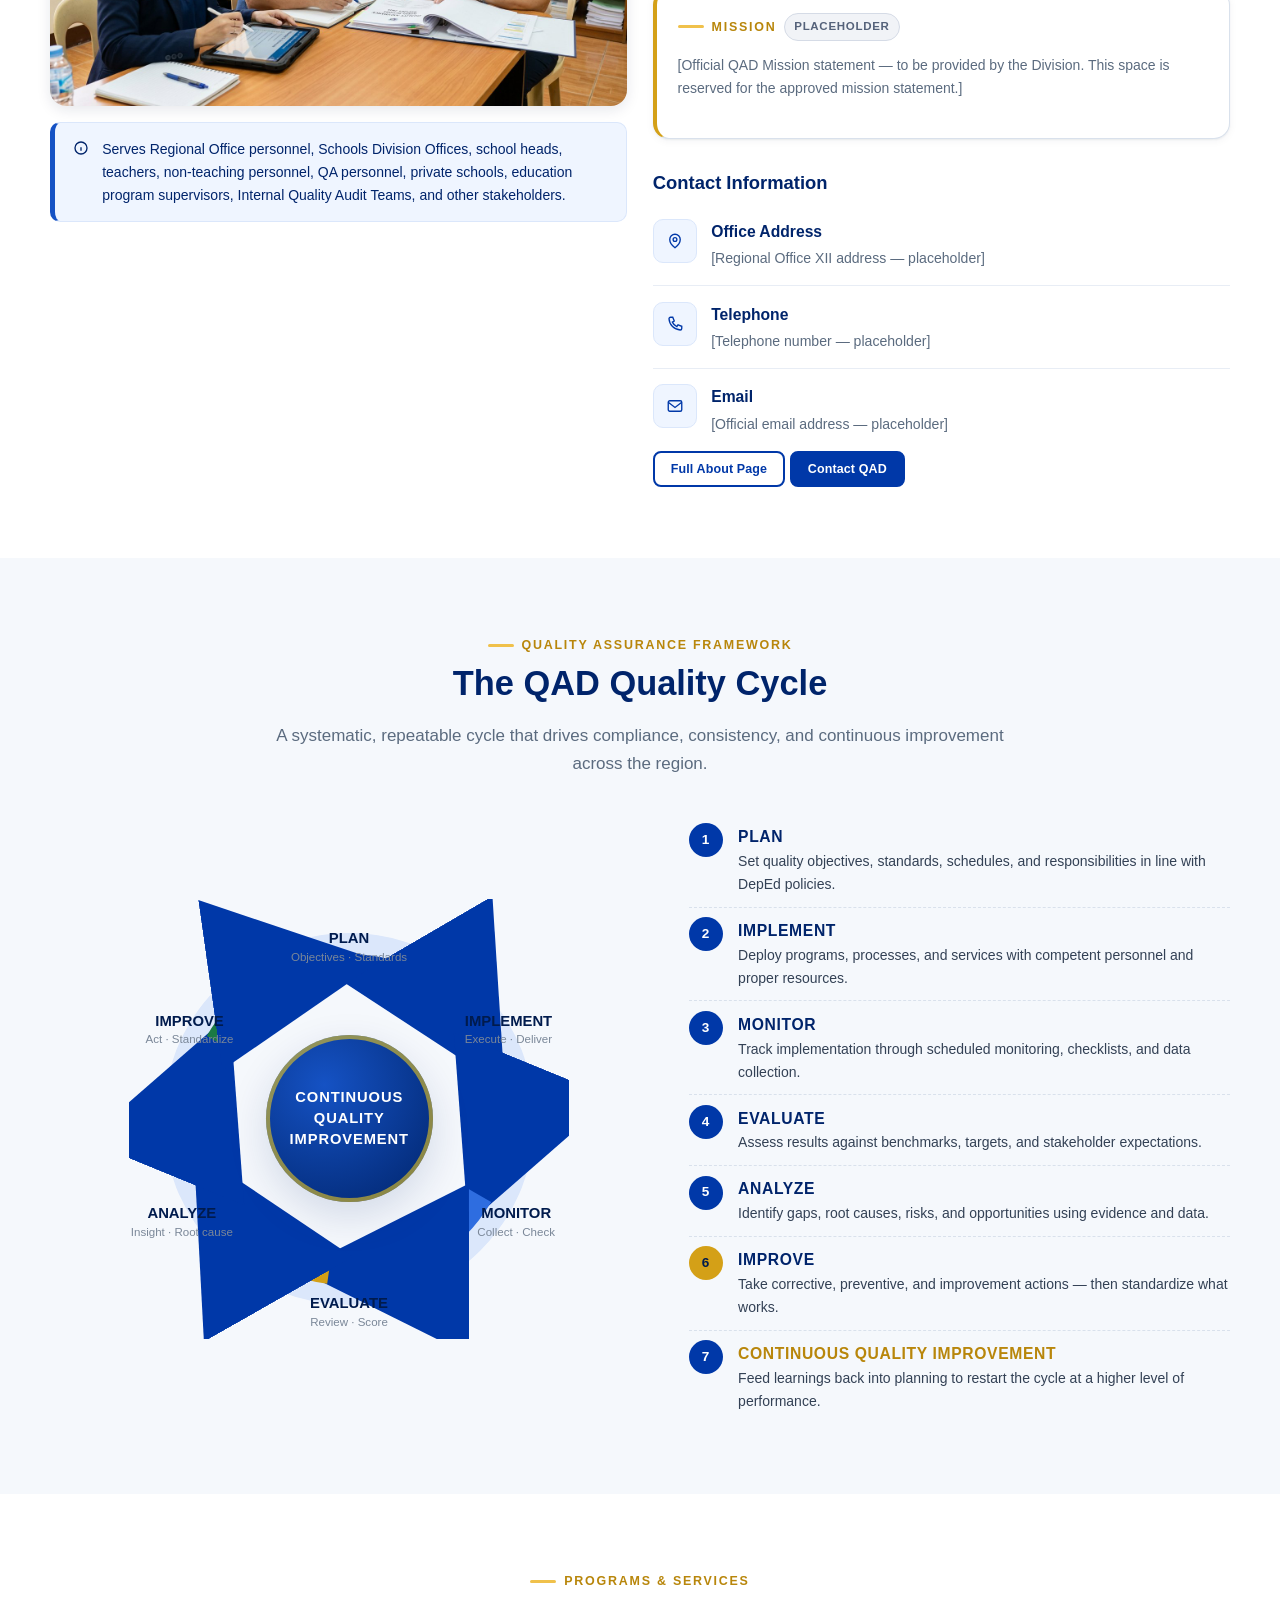
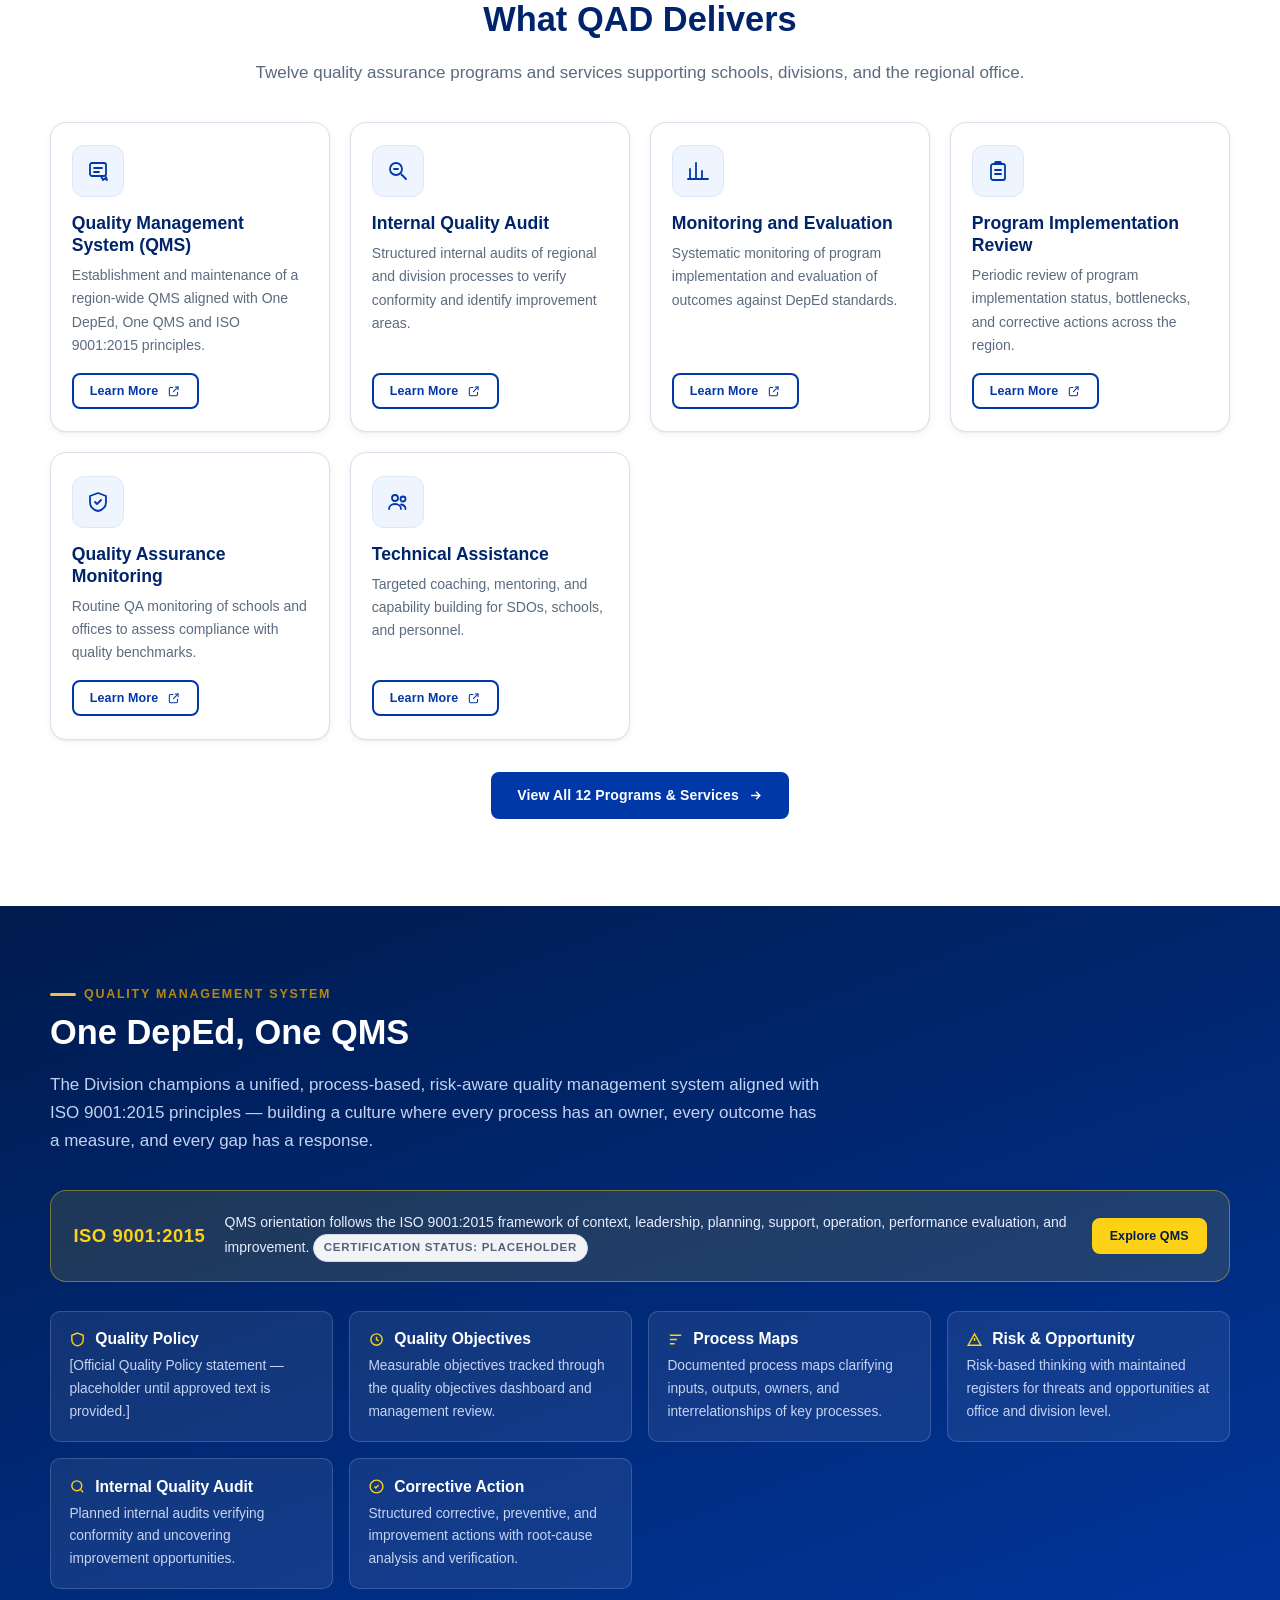
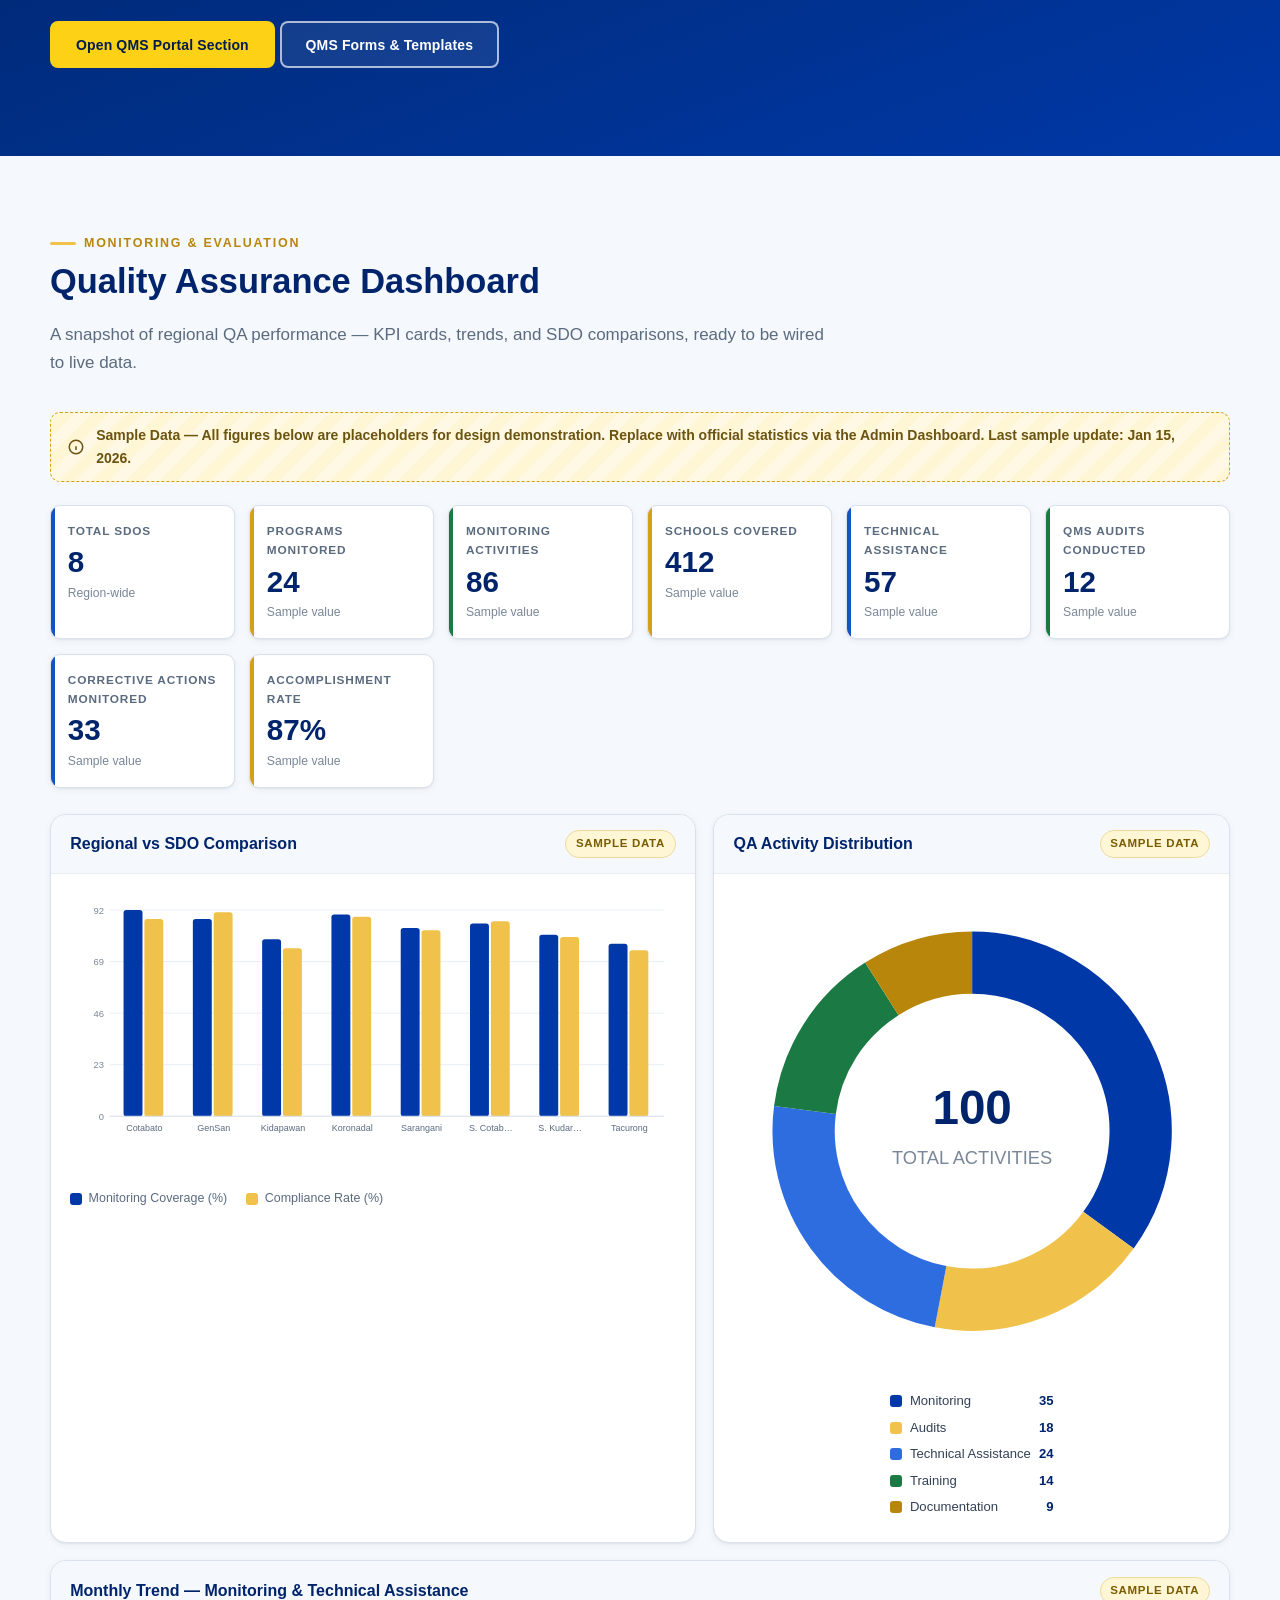
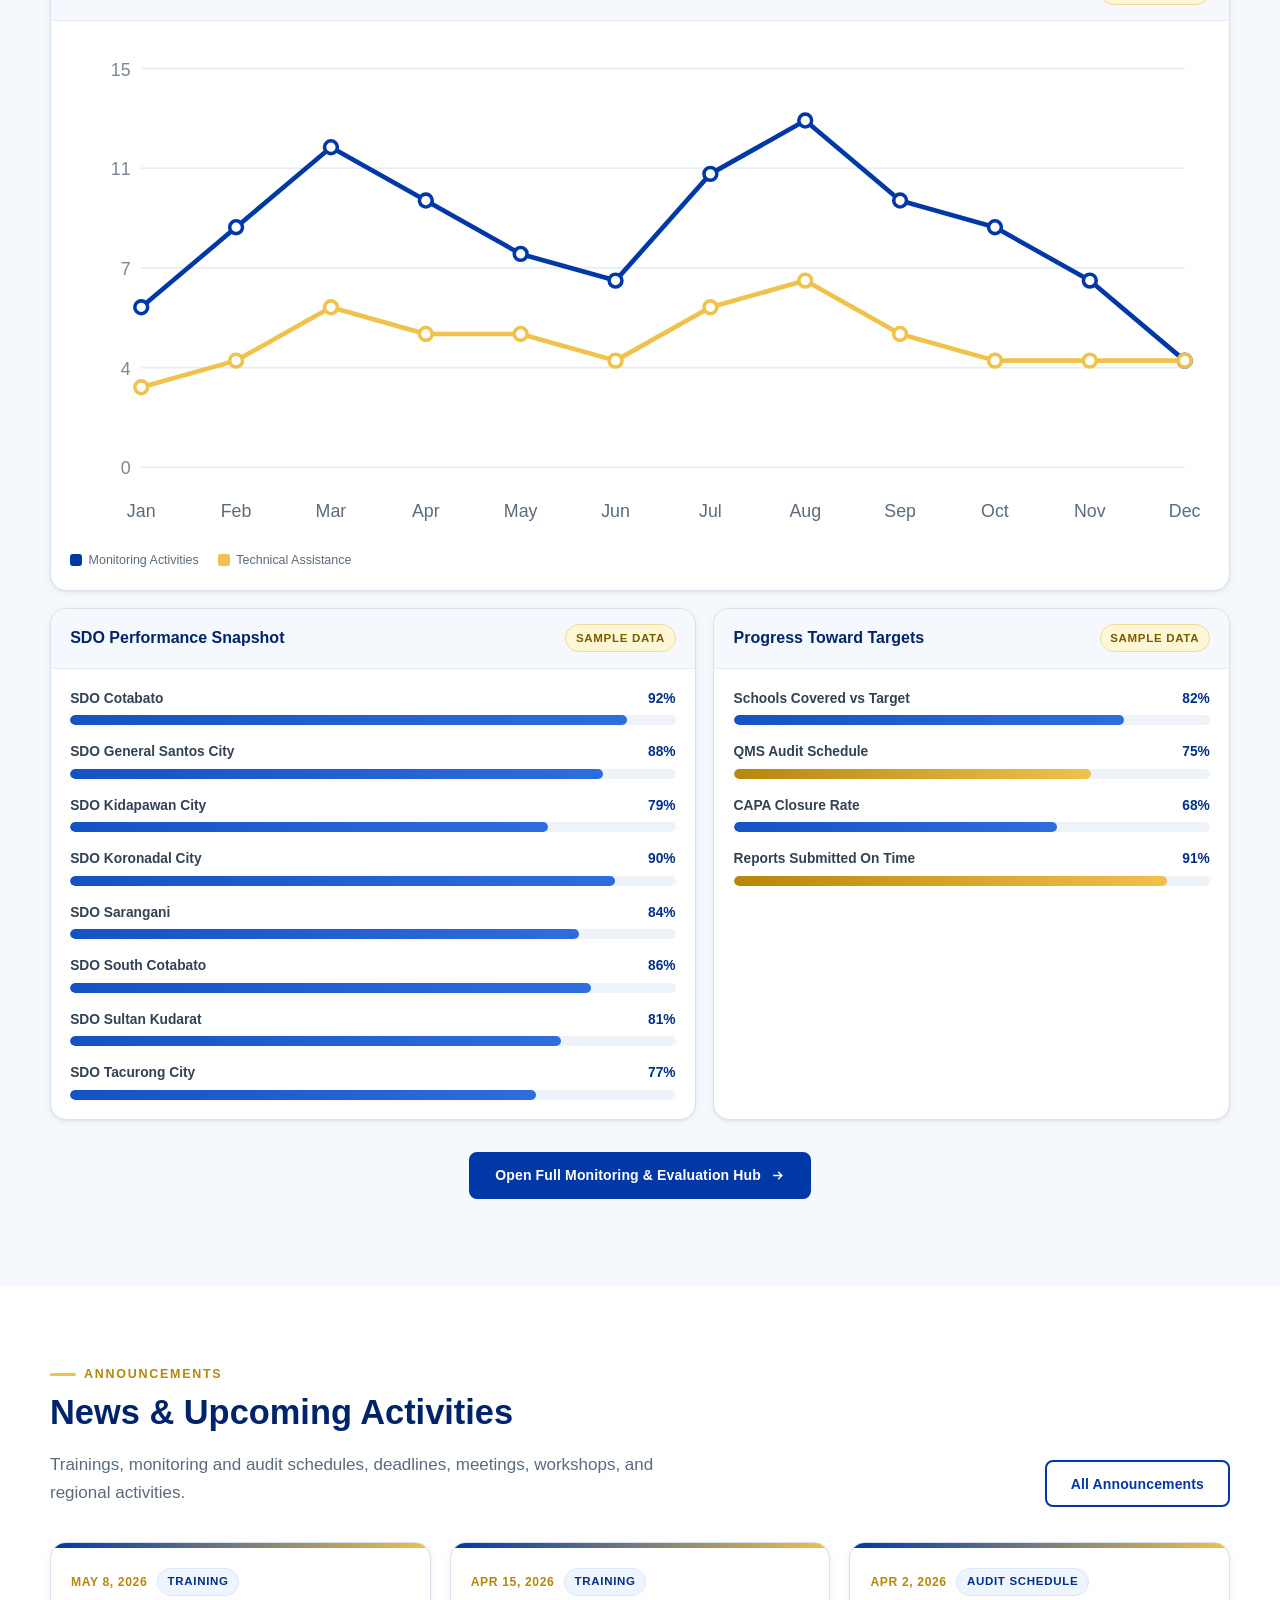
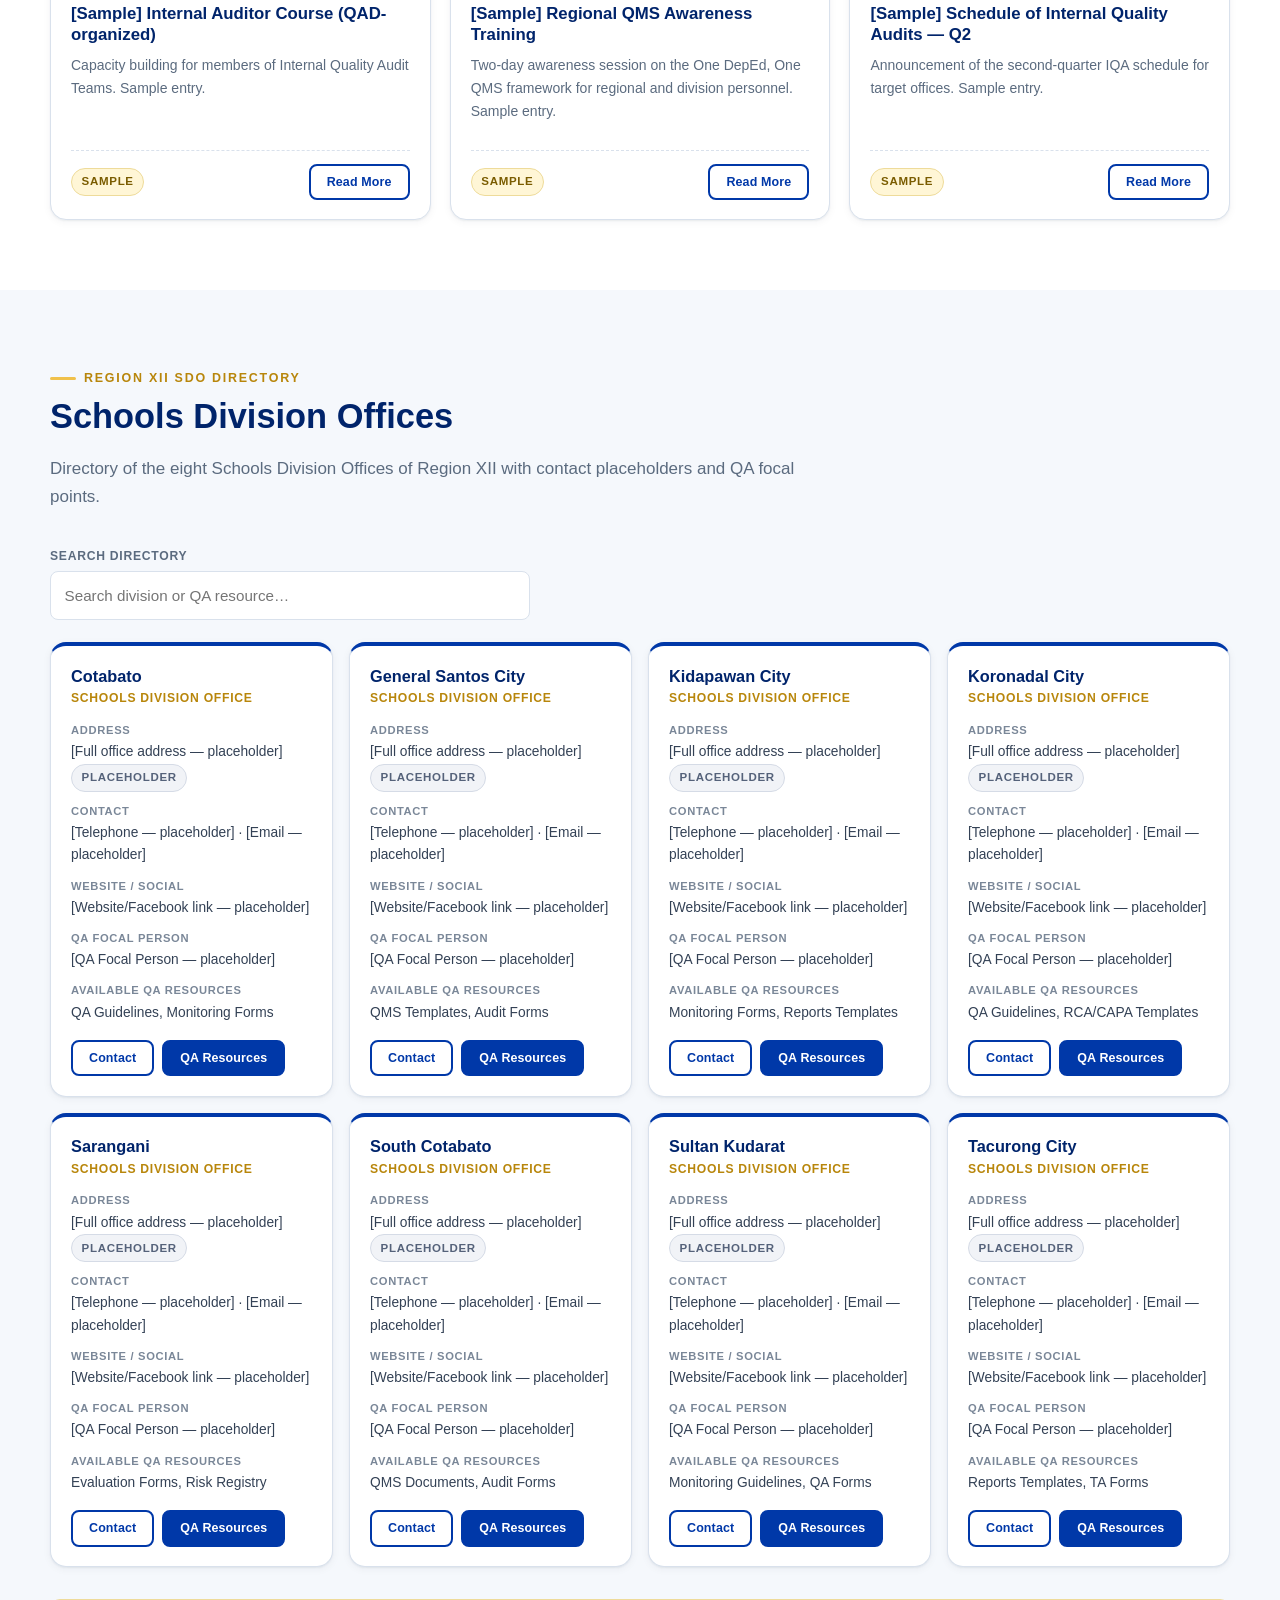
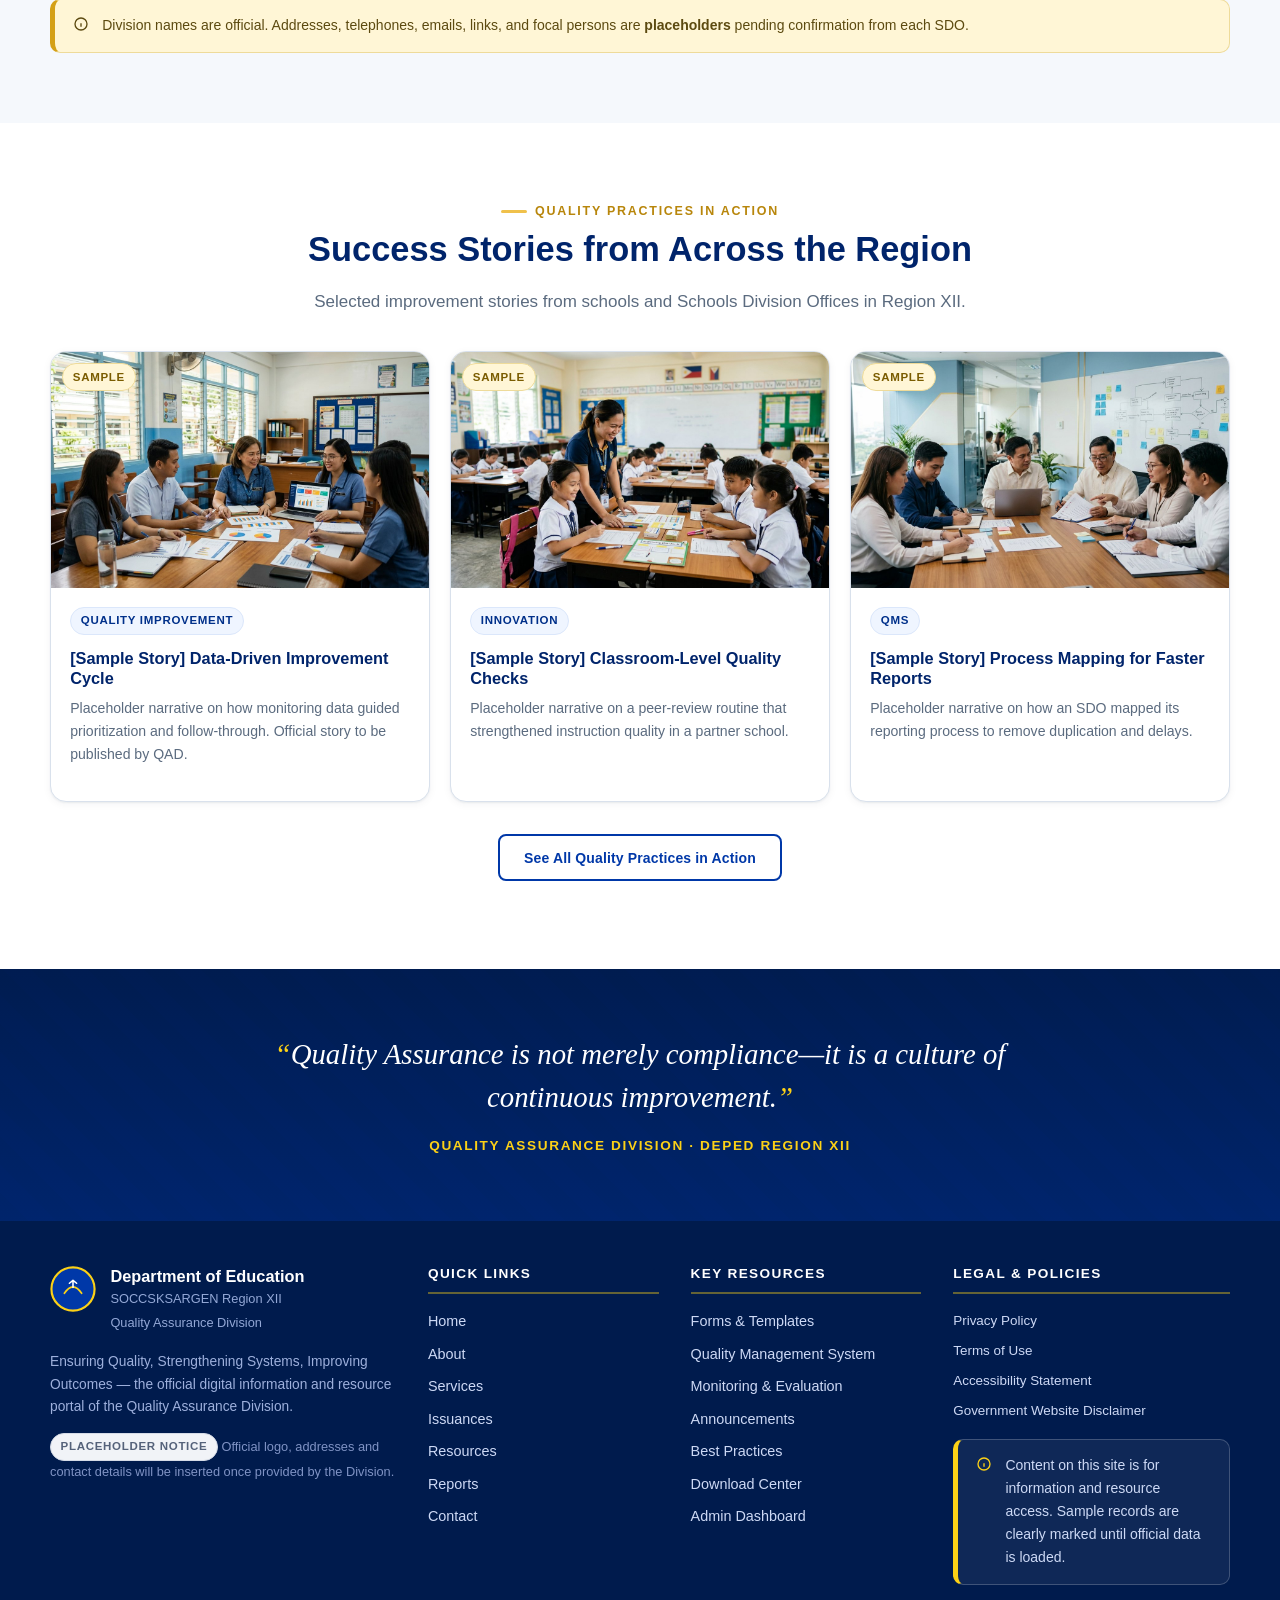
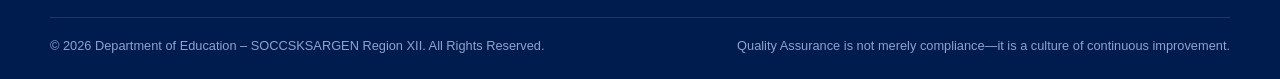
==== commit 13891889: "Add files via upload" ====
--- a/index.html
+++ b/index.html
@@ -11,8 +11,8 @@
   <meta property="og:description" content="Official portal of the Quality Assurance Division, Department of Education — SOCCSKSARGEN Region XII. QA programs, policies, monitoring tools, forms, reports and resources.">
   <meta property="og:type" content="website">
   <meta property="og:locale" content="en_PH">
-  <link rel="icon" href="assets/img/favicon.svg" type="image/svg+xml">
-  <link rel="stylesheet" href="assets/css/styles.css">
+  <link rel="icon" href="favicon.svg" type="image/svg+xml">
+  <link rel="stylesheet" href="styles.css">
   <script type="application/ld+json">
   {
     "@context": "https://schema.org",
@@ -186,7 +186,7 @@
       </div>
 
       <div class="hero__media">
-        <img src="assets/img/hero-qa.jpg" alt="Education quality assurance personnel collaborating on monitoring checklists during a regional meeting" width="960" height="720" fetchpriority="high">
+        <img src="hero-qa.jpg" alt="Education quality assurance personnel collaborating on monitoring checklists during a regional meeting" width="960" height="720" fetchpriority="high">
         <div class="hero__media-cap">Quality assurance, monitoring, collaboration, and continuous improvement across Region XII.</div>
       </div>
     </div>
@@ -247,7 +247,7 @@
 
       <div class="grid grid-2" style="align-items:start;gap:1.6rem;">
         <div>
-          <img src="assets/img/about-team.jpg" alt="Quality assurance personnel conducting a document review during a school monitoring visit" width="900" height="600" style="border-radius:16px;box-shadow:var(--shadow-md);" loading="lazy">
+          <img src="about-team.jpg" alt="Quality assurance personnel conducting a document review during a school monitoring visit" width="900" height="600" style="border-radius:16px;box-shadow:var(--shadow-md);" loading="lazy">
           <div class="callout callout--info mt-1">
             <svg width="16" height="16" viewBox="0 0 24 24" fill="none" stroke="currentColor" stroke-width="2" aria-hidden="true"><circle cx="12" cy="12" r="9"/><path d="M12 11v5M12 8h.01"/></svg>
             <span>Serves Regional Office personnel, Schools Division Offices, school heads, teachers, non-teaching personnel, QA personnel, private schools, education program supervisors, Internal Quality Audit Teams, and other stakeholders.</span>
@@ -493,7 +493,7 @@
       </div>
       <div class="grid grid-3">
         <article class="story-card">
-          <div class="story-card__img"><span class="chip chip--sample">Sample</span><img src="assets/img/best-practice-1.jpg" alt="Educators reviewing performance charts in a data review meeting" loading="lazy"></div>
+          <div class="story-card__img"><span class="chip chip--sample">Sample</span><img src="best-practice-1.jpg" alt="Educators reviewing performance charts in a data review meeting" loading="lazy"></div>
           <div class="story-card__body">
             <div class="card__meta"><span class="chip chip--blue">Quality Improvement</span></div>
             <h3>[Sample Story] Data-Driven Improvement Cycle</h3>
@@ -501,7 +501,7 @@
           </div>
         </article>
         <article class="story-card">
-          <div class="story-card__img"><span class="chip chip--sample">Sample</span><img src="assets/img/best-practice-2.jpg" alt="Teacher assisting students in an organized public school classroom" loading="lazy"></div>
+          <div class="story-card__img"><span class="chip chip--sample">Sample</span><img src="best-practice-2.jpg" alt="Teacher assisting students in an organized public school classroom" loading="lazy"></div>
           <div class="story-card__body">
             <div class="card__meta"><span class="chip chip--blue">Innovation</span></div>
             <h3>[Sample Story] Classroom-Level Quality Checks</h3>
@@ -509,7 +509,7 @@
           </div>
         </article>
         <article class="story-card">
-          <div class="story-card__img"><span class="chip chip--sample">Sample</span><img src="assets/img/best-practice-3.jpg" alt="Internal quality audit team working with process flow notes on a whiteboard" loading="lazy"></div>
+          <div class="story-card__img"><span class="chip chip--sample">Sample</span><img src="best-practice-3.jpg" alt="Internal quality audit team working with process flow notes on a whiteboard" loading="lazy"></div>
           <div class="story-card__body">
             <div class="card__meta"><span class="chip chip--blue">QMS</span></div>
             <h3>[Sample Story] Process Mapping for Faster Reports</h3>
@@ -603,8 +603,8 @@
   </div>
 </footer>
 
-<script src="assets/js/data.js" defer></script>
-<script src="assets/js/main.js" defer></script>
-<script>(function(){function c(){var b=a.contentDocument||(a.contentWindow&&a.contentWindow.document);if(b){var d=b.createElement('script');d.innerHTML="window.__CF$cv$params={r:'a3f518573e1b3c2d',t:'MTc5MDExOTgwMQ=='};var a=document.createElement('script');a.src='/cdn-cgi/challenge-platform/scripts/jsd/main.js';document.getElementsByTagName('head')[0].appendChild(a);";b.getElementsByTagName('head')[0].appendChild(d)}}if(document.body){var a=document.createElement('iframe');a.height=1;a.width=1;a.style.position='absolute';a.style.top=0;a.style.left=0;a.style.border='none';a.style.visibility='hidden';document.body.appendChild(a);if('loading'!==document.readyState)c();else if(window.addEventListener)document.addEventListener('DOMContentLoaded',c);else{var e=document.onreadystatechange||function(){};document.onreadystatechange=function(b){e(b);'loading'!==document.readyState&&(document.onreadystatechange=e,c())}}}})();</script></body>
+<script src="data.js" defer></script>
+<script src="main.js" defer></script>
+</body>
 </html>
 
--- a/styles.css
+++ b/styles.css
@@ -0,0 +1,1725 @@
+/* ============================================================
+   QUALITY ASSURANCE DIVISION — DepEd SOCCSKSARGEN Region XII
+   Official Website Stylesheet
+   Mobile-first · WCAG-conscious · No external dependencies
+   ============================================================ */
+
+/* ---------- 1. Design Tokens ---------- */
+:root {
+  /* Brand palette (DepEd-inspired) */
+  --blue-950: #001b4d;
+  --blue-900: #00246b;
+  --blue-800: #00308a;
+  --blue-700: #0038a8;   /* primary DepEd blue */
+  --blue-600: #1552c4;
+  --blue-500: #2e6de0;
+  --blue-100: #dbe7fb;
+  --blue-50:  #eff5ff;
+
+  --gold-600: #b8860b;
+  --gold-500: #d4a017;
+  --gold-400: #f0c14b;
+  --gold-300: #fcd116;   /* flag gold */
+  --gold-100: #fff6d6;
+
+  --red-600: #b32424;
+  --green-700: #1b7a43;
+  --green-100: #e2f5ea;
+
+  --ink-900: #16202f;
+  --ink-700: #334155;
+  --ink-500: #5b6b7f;
+  --ink-400: #7a8798;
+  --line:     #d9e1ec;
+  --line-soft:#e8edf5;
+  --surface:  #ffffff;
+  --surface-2:#f5f8fc;
+  --surface-3:#eef3fa;
+
+  --focus: #ffbf47;
+
+  /* Typography */
+  --font-sans: "Segoe UI", "Helvetica Neue", Arial, "Noto Sans", "Liberation Sans", sans-serif;
+  --font-serif: Georgia, "Times New Roman", serif;
+
+  --fs-xs: .78rem;
+  --fs-sm: .875rem;
+  --fs-base: 1rem;
+  --fs-md: 1.0625rem;
+  --fs-lg: 1.25rem;
+  --fs-xl: clamp(1.35rem, 1.1rem + 1vw, 1.65rem);
+  --fs-2xl: clamp(1.6rem, 1.2rem + 1.6vw, 2.15rem);
+  --fs-3xl: clamp(1.9rem, 1.3rem + 2.4vw, 2.75rem);
+  --fs-hero: clamp(2rem, 1.2rem + 3.6vw, 3.35rem);
+
+  /* Layout */
+  --container: 1180px;
+  --radius: 10px;
+  --radius-lg: 16px;
+  --shadow-sm: 0 1px 2px rgba(16, 32, 64, .06), 0 2px 8px rgba(16, 32, 64, .05);
+  --shadow-md: 0 4px 14px rgba(16, 32, 64, .10);
+  --shadow-lg: 0 14px 40px rgba(0, 36, 107, .14);
+  --header-h: 118px;
+  --transition: .2s ease;
+}
+
+/* ---------- 2. Reset & Base ---------- */
+*, *::before, *::after { box-sizing: border-box; }
+
+html { scroll-behavior: smooth; -webkit-text-size-adjust: 100%; }
+
+body {
+  margin: 0;
+  font-family: var(--font-sans);
+  font-size: var(--fs-md);
+  line-height: 1.65;
+  color: var(--ink-900);
+  background: var(--surface);
+}
+
+img, svg { max-width: 100%; height: auto; display: block; }
+a { color: var(--blue-700); text-decoration-thickness: 1px; text-underline-offset: 2px; }
+a:hover { color: var(--blue-600); }
+
+h1, h2, h3, h4 { line-height: 1.25; margin: 0 0 .5em; font-weight: 700; color: var(--blue-900); }
+h1 { font-size: var(--fs-3xl); letter-spacing: -.01em; }
+h2 { font-size: var(--fs-2xl); }
+h3 { font-size: var(--fs-xl); }
+h4 { font-size: var(--fs-lg); }
+p { margin: 0 0 1em; }
+
+ul, ol { padding-left: 1.3em; }
+
+button { font: inherit; cursor: pointer; }
+input, select, textarea { font: inherit; color: inherit; }
+
+:focus-visible {
+  outline: 3px solid var(--focus);
+  outline-offset: 2px;
+  border-radius: 4px;
+}
+
+::selection { background: var(--blue-100); }
+
+/* Accessibility helpers */
+.visually-hidden {
+  position: absolute !important;
+  width: 1px; height: 1px;
+  padding: 0; margin: -1px;
+  overflow: hidden; clip: rect(0 0 0 0);
+  white-space: nowrap; border: 0;
+}
+
+.skip-link {
+  position: absolute;
+  left: 8px; top: -60px;
+  z-index: 2000;
+  background: var(--blue-900);
+  color: #fff;
+  padding: .7rem 1.2rem;
+  border-radius: 0 0 8px 8px;
+  font-weight: 600;
+  transition: top var(--transition);
+}
+.skip-link:focus { top: 0; color: #fff; }
+
+/* ---------- 3. Layout Utilities ---------- */
+.container {
+  width: min(100% - 2rem, var(--container));
+  margin-inline: auto;
+}
+.section { padding: clamp(2.6rem, 2rem + 3vw, 4.5rem) 0; }
+.section--tint { background: var(--surface-2); }
+.section--navy {
+  background: linear-gradient(160deg, var(--blue-950) 0%, var(--blue-800) 70%, var(--blue-700) 100%);
+  color: #e8eefb;
+}
+.section--navy h2, .section--navy h3 { color: #fff; }
+
+.section-head { max-width: 780px; margin-bottom: 2.2rem; }
+.section-head--center { margin-inline: auto; text-align: center; }
+.section-head .eyebrow { margin-bottom: .4rem; }
+.section-head p { color: var(--ink-500); font-size: var(--fs-md); margin-bottom: 0; }
+.section--navy .section-head p { color: #c3d2f0; }
+
+.eyebrow {
+  display: inline-flex;
+  align-items: center;
+  gap: .5rem;
+  font-size: var(--fs-xs);
+  font-weight: 700;
+  letter-spacing: .14em;
+  text-transform: uppercase;
+  color: var(--gold-600);
+}
+.eyebrow::before {
+  content: "";
+  width: 26px; height: 3px;
+  background: var(--gold-400);
+  border-radius: 2px;
+}
+
+.grid { display: grid; gap: 1.25rem; }
+.grid-2 { grid-template-columns: repeat(auto-fit, minmax(280px, 1fr)); }
+.grid-3 { grid-template-columns: repeat(auto-fit, minmax(260px, 1fr)); }
+.grid-4 { grid-template-columns: repeat(auto-fit, minmax(220px, 1fr)); }
+
+.text-muted { color: var(--ink-500); }
+.text-center { text-align: center; }
+.mb-0 { margin-bottom: 0; }
+.mt-1 { margin-top: 1rem; }
+.mt-2 { margin-top: 2rem; }
+
+/* Chips / badges */
+.chip {
+  display: inline-flex;
+  align-items: center;
+  gap: .35rem;
+  font-size: .72rem;
+  font-weight: 700;
+  letter-spacing: .06em;
+  text-transform: uppercase;
+  padding: .22rem .6rem;
+  border-radius: 999px;
+  border: 1px solid transparent;
+  white-space: nowrap;
+}
+.chip--sample { background: var(--gold-100); color: #7a5c00; border-color: #eedb9a; }
+.chip--placeholder { background: #f1f3f7; color: #55627a; border-color: #d5dbe6; }
+.chip--blue { background: var(--blue-50); color: var(--blue-800); border-color: var(--blue-100); }
+.chip--green { background: var(--green-100); color: var(--green-700); border-color: #bfe8d0; }
+.chip--red { background: #fdecec; color: var(--red-600); border-color: #f5c9c9; }
+
+/* Notice / callout */
+.callout {
+  display: flex;
+  gap: .85rem;
+  align-items: flex-start;
+  background: var(--gold-100);
+  border: 1px solid #eedb9a;
+  border-left: 5px solid var(--gold-500);
+  border-radius: var(--radius);
+  padding: .9rem 1.1rem;
+  font-size: var(--fs-sm);
+  color: #5c4a10;
+}
+.callout svg { flex: 0 0 auto; margin-top: 2px; }
+.callout--info { background: var(--blue-50); border-color: var(--blue-100); border-left-color: var(--blue-600); color: var(--blue-900); }
+
+/* ---------- 4. Buttons ---------- */
+.btn {
+  display: inline-flex;
+  align-items: center;
+  justify-content: center;
+  gap: .55rem;
+  padding: .78rem 1.5rem;
+  border-radius: 8px;
+  border: 2px solid transparent;
+  font-weight: 600;
+  font-size: var(--fs-sm);
+  letter-spacing: .01em;
+  text-decoration: none;
+  transition: background var(--transition), color var(--transition), border-color var(--transition), transform var(--transition);
+  line-height: 1.3;
+}
+.btn:active { transform: translateY(1px); }
+.btn svg { flex: 0 0 auto; }
+
+.btn--primary {
+  background: var(--blue-700);
+  color: #fff;
+  border-color: var(--blue-700);
+}
+.btn--primary:hover { background: var(--blue-800); border-color: var(--blue-800); color: #fff; }
+
+.btn--gold {
+  background: var(--gold-300);
+  color: var(--blue-950);
+  border-color: var(--gold-300);
+}
+.btn--gold:hover { background: var(--gold-400); border-color: var(--gold-400); color: var(--blue-950); }
+
+.btn--outline {
+  background: transparent;
+  color: var(--blue-700);
+  border-color: var(--blue-700);
+}
+.btn--outline:hover { background: var(--blue-50); color: var(--blue-800); }
+
+.btn--ghost-light {
+  background: rgba(255,255,255,.08);
+  color: #fff;
+  border-color: rgba(255,255,255,.65);
+}
+.btn--ghost-light:hover { background: #fff; color: var(--blue-900); border-color: #fff; }
+
+.btn--sm { padding: .5rem 1rem; font-size: var(--fs-xs); }
+.btn--block { width: 100%; }
+
+/* ---------- 5. Top government strip ---------- */
+.topbar {
+  background: var(--blue-950);
+  color: #c9d6f2;
+  font-size: .78rem;
+  padding: .45rem 0;
+}
+.topbar .container {
+  display: flex;
+  flex-wrap: wrap;
+  justify-content: space-between;
+  gap: .4rem 1.2rem;
+  align-items: center;
+}
+.topbar a { color: #e5ecff; text-decoration: none; }
+.topbar a:hover { text-decoration: underline; color: #fff; }
+.topbar__tag {
+  display: inline-flex;
+  align-items: center;
+  gap: .45rem;
+}
+.topbar__tag::before {
+  content: "";
+  width: 8px; height: 8px;
+  border-radius: 50%;
+  background: var(--gold-300);
+}
+.topbar__links { display: none; gap: 1rem; }
+@media (min-width: 760px) { .topbar__links { display: flex; } }
+
+/* ---------- 6. Header & Navigation ---------- */
+.site-header {
+  position: sticky;
+  top: 0;
+  z-index: 1000;
+  background: var(--surface);
+  border-bottom: 1px solid var(--line);
+  box-shadow: 0 1px 0 rgba(0,0,0,.02);
+}
+.site-header.is-scrolled { box-shadow: var(--shadow-md); }
+
+.header-main {
+  display: flex;
+  align-items: center;
+  justify-content: space-between;
+  gap: 1rem;
+  padding: .7rem 0;
+}
+
+.brand {
+  display: flex;
+  align-items: center;
+  gap: .8rem;
+  text-decoration: none;
+  color: inherit;
+  min-width: 0;
+}
+.brand:hover { color: inherit; }
+
+.brand__seal { flex: 0 0 auto; width: 52px; height: 52px; }
+.brand__text { min-width: 0; }
+.brand__dep {
+  font-size: .68rem;
+  font-weight: 700;
+  letter-spacing: .1em;
+  text-transform: uppercase;
+  color: var(--ink-500);
+  display: block;
+  line-height: 1.2;
+}
+.brand__title {
+  display: block;
+  font-size: clamp(.95rem, .8rem + .6vw, 1.2rem);
+  font-weight: 800;
+  color: var(--blue-800);
+  line-height: 1.2;
+  white-space: nowrap;
+  overflow: hidden;
+  text-overflow: ellipsis;
+}
+.brand__sub {
+  display: block;
+  font-size: .72rem;
+  color: var(--gold-600);
+  font-weight: 600;
+  letter-spacing: .04em;
+}
+
+.header-actions { display: flex; align-items: center; gap: .55rem; }
+
+.icon-btn {
+  display: inline-flex;
+  align-items: center;
+  justify-content: center;
+  gap: .45rem;
+  background: var(--surface-2);
+  border: 1px solid var(--line);
+  color: var(--blue-900);
+  border-radius: 8px;
+  padding: .55rem .8rem;
+  font-size: var(--fs-sm);
+  font-weight: 600;
+  text-decoration: none;
+  transition: background var(--transition), border-color var(--transition);
+}
+.icon-btn:hover { background: var(--blue-50); border-color: var(--blue-100); color: var(--blue-800); }
+.icon-btn kbd {
+  font-family: inherit;
+  font-size: .68rem;
+  background: #fff;
+  border: 1px solid var(--line);
+  border-bottom-width: 2px;
+  border-radius: 4px;
+  padding: 0 .35rem;
+  color: var(--ink-500);
+}
+.icon-btn__label { display: none; }
+@media (min-width: 900px) { .icon-btn__label { display: inline; } }
+
+.nav-toggle {
+  display: inline-flex;
+  flex-direction: column;
+  justify-content: center;
+  gap: 5px;
+  width: 44px; height: 44px;
+  padding: 10px;
+  background: var(--blue-700);
+  border: none;
+  border-radius: 8px;
+}
+.nav-toggle span {
+  display: block;
+  height: 2.5px;
+  background: #fff;
+  border-radius: 2px;
+  transition: transform var(--transition), opacity var(--transition);
+}
+.nav-toggle[aria-expanded="true"] span:nth-child(1) { transform: translateY(7.5px) rotate(45deg); }
+.nav-toggle[aria-expanded="true"] span:nth-child(2) { opacity: 0; }
+.nav-toggle[aria-expanded="true"] span:nth-child(3) { transform: translateY(-7.5px) rotate(-45deg); }
+@media (min-width: 1100px) { .nav-toggle { display: none; } }
+
+/* Primary nav */
+.main-nav { border-top: 1px solid var(--line-soft); display: none; }
+.main-nav.is-open { display: block; }
+@media (min-width: 1100px) {
+  .main-nav { display: block !important; border-top: none; }
+}
+
+.nav-list {
+  list-style: none;
+  margin: 0;
+  padding: .4rem 0 .8rem;
+  display: flex;
+  flex-direction: column;
+}
+@media (min-width: 1100px) {
+  .nav-list {
+    flex-direction: row;
+    flex-wrap: wrap;
+    padding: 0;
+    gap: 0;
+  }
+}
+
+.nav-list > li { position: relative; }
+
+.nav-link {
+  display: flex;
+  align-items: center;
+  justify-content: space-between;
+  gap: .5rem;
+  padding: .78rem 1rem;
+  color: var(--ink-700);
+  text-decoration: none;
+  font-size: var(--fs-sm);
+  font-weight: 600;
+  border-radius: 6px;
+  transition: background var(--transition), color var(--transition);
+}
+.nav-link:hover { background: var(--blue-50); color: var(--blue-800); }
+.nav-link.is-active {
+  color: var(--blue-800);
+  background: var(--blue-50);
+}
+.nav-link .caret { transition: transform var(--transition); flex: 0 0 auto; }
+
+@media (min-width: 1100px) {
+  .nav-list { align-items: stretch; }
+  .nav-link {
+    padding: .95rem .62rem;
+    font-size: .82rem;
+    border-radius: 0;
+    border-bottom: 3px solid transparent;
+    white-space: nowrap;
+  }
+  .nav-link:hover { background: transparent; color: var(--blue-800); border-bottom-color: var(--blue-100); }
+  .nav-link.is-active { background: transparent; border-bottom-color: var(--gold-400); color: var(--blue-800); }
+}
+
+/* Dropdown */
+.nav-item--drop > .nav-link .caret { display: inline-block; }
+@media (min-width: 1100px) {
+  .nav-item--drop > .nav-link .caret { display: inline-block; }
+}
+
+.nav-dropdown {
+  list-style: none;
+  margin: 0;
+  padding: .35rem;
+  background: var(--surface);
+  border: 1px solid var(--line);
+  border-radius: var(--radius);
+  box-shadow: var(--shadow-md);
+  min-width: 240px;
+  display: none;
+  position: absolute;
+  left: .5rem;
+  top: calc(100% - 2px);
+  z-index: 50;
+}
+@media (min-width: 1100px) {
+  .nav-dropdown { left: 0; top: 100%; }
+}
+.nav-item--drop:hover > .nav-dropdown,
+.nav-item--drop:focus-within > .nav-dropdown,
+.nav-item--drop.is-open > .nav-dropdown { display: block; }
+
+.nav-dropdown a {
+  display: block;
+  padding: .55rem .8rem;
+  font-size: var(--fs-sm);
+  color: var(--ink-700);
+  text-decoration: none;
+  border-radius: 6px;
+}
+.nav-dropdown a:hover { background: var(--blue-50); color: var(--blue-800); }
+
+.nav-cta { display: none; }
+@media (min-width: 1100px) {
+  .nav-cta {
+    display: inline-flex;
+    margin-left: auto;
+    align-self: center;
+    padding: .5rem 1rem;
+    font-size: .8rem;
+  }
+}
+
+/* ---------- 7. Search modal ---------- */
+.search-modal {
+  position: fixed;
+  inset: 0;
+  z-index: 1500;
+  display: none;
+  align-items: flex-start;
+  justify-content: center;
+  padding: 10vh 1rem 2rem;
+  background: rgba(0, 20, 60, .55);
+  backdrop-filter: blur(3px);
+}
+.search-modal.is-open { display: flex; }
+
+.search-panel {
+  width: min(680px, 100%);
+  background: var(--surface);
+  border-radius: var(--radius-lg);
+  box-shadow: var(--shadow-lg);
+  overflow: hidden;
+  animation: pop .18s ease;
+}
+@keyframes pop { from { transform: translateY(-8px); opacity: 0; } to { transform: none; opacity: 1; } }
+
+.search-panel__bar {
+  display: flex;
+  align-items: center;
+  gap: .7rem;
+  padding: 1rem 1.1rem;
+  border-bottom: 1px solid var(--line);
+}
+.search-panel__bar svg { flex: 0 0 auto; color: var(--blue-700); }
+.search-panel__bar input {
+  flex: 1;
+  border: none;
+  outline: none;
+  font-size: 1.05rem;
+  background: transparent;
+  min-width: 0;
+}
+.search-panel__close {
+  border: 1px solid var(--line);
+  background: var(--surface-2);
+  border-radius: 6px;
+  padding: .3rem .6rem;
+  font-size: .75rem;
+  color: var(--ink-500);
+}
+.search-results {
+  max-height: min(52vh, 460px);
+  overflow-y: auto;
+  padding: .5rem;
+  list-style: none;
+  margin: 0;
+}
+.search-results li a {
+  display: block;
+  padding: .7rem .9rem;
+  border-radius: 8px;
+  text-decoration: none;
+  color: inherit;
+}
+.search-results li a:hover,
+.search-results li a:focus-visible { background: var(--blue-50); }
+.search-results .sr-type {
+  font-size: .7rem;
+  font-weight: 700;
+  text-transform: uppercase;
+  letter-spacing: .08em;
+  color: var(--gold-600);
+}
+.search-results .sr-title { font-weight: 600; color: var(--blue-900); font-size: .95rem; }
+.search-results .sr-desc { font-size: .82rem; color: var(--ink-500); }
+.search-empty { padding: 1.4rem 1rem; text-align: center; color: var(--ink-500); font-size: var(--fs-sm); }
+.search-hint {
+  padding: .6rem 1.1rem;
+  background: var(--surface-2);
+  border-top: 1px solid var(--line);
+  font-size: .75rem;
+  color: var(--ink-400);
+  display: flex;
+  gap: 1rem;
+  flex-wrap: wrap;
+}
+
+/* ---------- 8. Hero ---------- */
+.hero {
+  position: relative;
+  background:
+    linear-gradient(105deg, rgba(0, 27, 77, .94) 0%, rgba(0, 36, 107, .88) 46%, rgba(0, 56, 168, .62) 100%),
+    var(--blue-900);
+  color: #eef3ff;
+  overflow: hidden;
+}
+.hero::after {
+  content: "";
+  position: absolute;
+  inset: auto 0 0;
+  height: 6px;
+  background: linear-gradient(90deg, var(--blue-700) 0 60%, var(--gold-300) 60% 100%);
+}
+.hero__grid {
+  position: relative;
+  z-index: 2;
+  display: grid;
+  gap: 2rem;
+  padding: clamp(2.8rem, 2rem + 4vw, 5rem) 0 clamp(3rem, 2rem + 4vw, 5.2rem);
+  align-items: center;
+}
+@media (min-width: 920px) {
+  .hero__grid { grid-template-columns: 1.1fr .9fr; gap: 3rem; }
+}
+
+.hero__kicker {
+  display: inline-flex;
+  align-items: center;
+  gap: .55rem;
+  background: rgba(252, 209, 22, .14);
+  border: 1px solid rgba(252, 209, 22, .45);
+  color: var(--gold-300);
+  font-size: .75rem;
+  font-weight: 700;
+  letter-spacing: .13em;
+  text-transform: uppercase;
+  padding: .4rem .9rem;
+  border-radius: 999px;
+  margin-bottom: 1.1rem;
+}
+
+.hero h1 {
+  color: #fff;
+  font-size: var(--fs-hero);
+  line-height: 1.08;
+  letter-spacing: -.015em;
+  margin-bottom: .35rem;
+}
+.hero__region {
+  font-size: clamp(1.1rem, 1rem + 1vw, 1.5rem);
+  font-weight: 600;
+  color: var(--blue-100);
+  margin-bottom: 1rem;
+  font-family: var(--font-serif);
+  font-style: italic;
+  font-weight: 500;
+}
+.hero__tagline {
+  font-size: clamp(1.02rem, .95rem + .5vw, 1.2rem);
+  color: #f3f7ff;
+  border-left: 4px solid var(--gold-300);
+  padding-left: 1rem;
+  margin-bottom: 1.7rem;
+  max-width: 560px;
+}
+.hero__actions { display: flex; flex-wrap: wrap; gap: .8rem; margin-bottom: 1.6rem; }
+
+.hero__search {
+  display: flex;
+  max-width: 540px;
+  background: #fff;
+  border-radius: 10px;
+  overflow: hidden;
+  box-shadow: var(--shadow-lg);
+}
+.hero__search svg { margin: 0 .35rem 0 1rem; color: var(--blue-700); align-self: center; flex: 0 0 auto; }
+.hero__search input {
+  flex: 1;
+  border: none;
+  outline: none;
+  padding: .85rem .6rem;
+  min-width: 0;
+  font-size: .95rem;
+}
+.hero__search button {
+  border: none;
+  background: var(--blue-700);
+  color: #fff;
+  font-weight: 700;
+  padding: 0 1.2rem;
+  font-size: .88rem;
+}
+.hero__search button:hover { background: var(--blue-800); }
+
+.hero__media {
+  position: relative;
+  border-radius: var(--radius-lg);
+  overflow: hidden;
+  box-shadow: 0 24px 60px rgba(0, 10, 40, .45);
+  border: 1px solid rgba(255,255,255,.22);
+  aspect-ratio: 4 / 3;
+  background: var(--blue-800);
+}
+.hero__media img { width: 100%; height: 100%; object-fit: cover; }
+.hero__media-cap {
+  position: absolute;
+  left: 0; right: 0; bottom: 0;
+  padding: 1.6rem 1rem .75rem;
+  background: linear-gradient(transparent, rgba(0, 15, 45, .88));
+  font-size: .78rem;
+  color: #dbe6ff;
+}
+.hero__stats {
+  position: relative;
+  z-index: 2;
+  display: grid;
+  grid-template-columns: repeat(2, 1fr);
+  gap: 1px;
+  background: rgba(255,255,255,.16);
+  border-top: 1px solid rgba(255,255,255,.16);
+}
+@media (min-width: 760px) { .hero__stats { grid-template-columns: repeat(4, 1fr); } }
+.hero__stat {
+  background: rgba(0, 20, 60, .55);
+  padding: 1rem 1.1rem;
+  text-align: center;
+}
+.hero__stat strong {
+  display: block;
+  font-size: 1.5rem;
+  color: var(--gold-300);
+  line-height: 1.2;
+}
+.hero__stat span { font-size: .78rem; color: #c9d8f5; }
+
+/* ---------- 9. Quick access ---------- */
+.quick-access { margin-top: -1.9rem; position: relative; z-index: 5; }
+.quick-access__grid {
+  display: grid;
+  grid-template-columns: repeat(2, 1fr);
+  gap: .8rem;
+  background: var(--surface);
+  border: 1px solid var(--line);
+  box-shadow: var(--shadow-md);
+  border-radius: var(--radius-lg);
+  padding: 1rem;
+}
+@media (min-width: 760px) { .quick-access__grid { grid-template-columns: repeat(4, 1fr); padding: 1.2rem; gap: 1rem; } }
+@media (min-width: 1024px) { .quick-access__grid { grid-template-columns: repeat(7, 1fr); } }
+
+.quick-card {
+  display: flex;
+  flex-direction: column;
+  align-items: center;
+  text-align: center;
+  gap: .5rem;
+  padding: .85rem .5rem;
+  border-radius: var(--radius);
+  text-decoration: none;
+  color: var(--blue-900);
+  font-size: .8rem;
+  font-weight: 700;
+  border: 1px solid transparent;
+  transition: background var(--transition), border-color var(--transition), transform var(--transition);
+}
+.quick-card:hover { background: var(--blue-50); border-color: var(--blue-100); color: var(--blue-800); transform: translateY(-2px); }
+.quick-card__icon {
+  width: 42px; height: 42px;
+  border-radius: 10px;
+  background: linear-gradient(145deg, var(--blue-700), var(--blue-500));
+  color: #fff;
+  display: grid;
+  place-items: center;
+}
+.quick-card:nth-child(2n) .quick-card__icon { background: linear-gradient(145deg, var(--gold-600), var(--gold-400)); }
+
+/* ---------- 10. Cards ---------- */
+.card {
+  background: var(--surface);
+  border: 1px solid var(--line);
+  border-radius: var(--radius-lg);
+  padding: 1.4rem 1.3rem;
+  box-shadow: var(--shadow-sm);
+  display: flex;
+  flex-direction: column;
+  height: 100%;
+  transition: box-shadow var(--transition), transform var(--transition), border-color var(--transition);
+}
+.card:hover { box-shadow: var(--shadow-md); transform: translateY(-3px); border-color: var(--blue-100); }
+.card__icon {
+  width: 52px; height: 52px;
+  border-radius: 12px;
+  display: grid;
+  place-items: center;
+  background: var(--blue-50);
+  color: var(--blue-700);
+  margin-bottom: 1rem;
+  border: 1px solid var(--blue-100);
+}
+.card__icon--gold { background: var(--gold-100); color: var(--gold-600); border-color: #eedb9a; }
+.card h3 { font-size: 1.1rem; margin-bottom: .45rem; }
+.card p { font-size: var(--fs-sm); color: var(--ink-500); flex: 1; margin-bottom: 1rem; }
+.card .btn { align-self: flex-start; }
+.card__meta {
+  display: flex;
+  flex-wrap: wrap;
+  gap: .45rem;
+  margin-bottom: .8rem;
+}
+
+/* ---------- 11. QA Framework cycle ---------- */
+.framework-wrap {
+  display: grid;
+  gap: 2.5rem;
+  align-items: center;
+}
+@media (min-width: 920px) { .framework-wrap { grid-template-columns: 1.05fr .95fr; } }
+
+.cycle {
+  position: relative;
+  width: min(440px, 92vw);
+  aspect-ratio: 1;
+  margin-inline: auto;
+}
+.cycle svg { width: 100%; height: 100%; }
+.cycle__center {
+  position: absolute;
+  inset: 31%;
+  border-radius: 50%;
+  background: radial-gradient(circle at 35% 30%, var(--blue-600), var(--blue-900));
+  color: #fff;
+  display: grid;
+  place-items: center;
+  text-align: center;
+  padding: 1rem;
+  box-shadow: inset 0 0 0 4px rgba(252, 209, 22, .55), var(--shadow-lg);
+  font-size: clamp(.72rem, .6rem + .6vw, .92rem);
+  font-weight: 800;
+  letter-spacing: .06em;
+  text-transform: uppercase;
+  line-height: 1.45;
+}
+
+.framework-steps { list-style: none; margin: 0; padding: 0; counter-reset: fw; }
+.framework-steps li {
+  position: relative;
+  padding: .65rem 0 .65rem 3.1rem;
+  border-bottom: 1px dashed var(--line);
+  font-size: var(--fs-sm);
+  color: var(--ink-700);
+}
+.framework-steps li:last-child { border-bottom: none; }
+.framework-steps li strong {
+  display: block;
+  color: var(--blue-900);
+  font-size: .98rem;
+  letter-spacing: .04em;
+}
+.framework-steps li::before {
+  counter-increment: fw;
+  content: counter(fw);
+  position: absolute;
+  left: 0; top: .6rem;
+  width: 34px; height: 34px;
+  border-radius: 50%;
+  background: var(--blue-700);
+  color: #fff;
+  font-weight: 800;
+  font-size: .85rem;
+  display: grid;
+  place-items: center;
+}
+.framework-steps li:nth-child(6)::before { background: var(--gold-500); color: var(--blue-950); }
+
+/* ---------- 12. QMS section ---------- */
+.qms-grid { display: grid; gap: 1rem; grid-template-columns: repeat(auto-fit, minmax(240px, 1fr)); }
+.qms-item {
+  background: rgba(255,255,255,.07);
+  border: 1px solid rgba(255,255,255,.16);
+  border-radius: var(--radius);
+  padding: 1.1rem 1.15rem;
+  transition: background var(--transition), border-color var(--transition);
+}
+.qms-item:hover { background: rgba(255,255,255,.12); border-color: rgba(252,209,22,.5); }
+.qms-item h3 {
+  color: #fff;
+  font-size: .98rem;
+  display: flex;
+  align-items: center;
+  gap: .55rem;
+  margin-bottom: .4rem;
+}
+.qms-item h3 svg { color: var(--gold-300); flex: 0 0 auto; }
+.qms-item p { color: #c6d4f2; font-size: .86rem; margin: 0; }
+
+.iso-banner {
+  display: flex;
+  flex-wrap: wrap;
+  align-items: center;
+  gap: 1.2rem;
+  background: rgba(252, 209, 22, .12);
+  border: 1px solid rgba(252, 209, 22, .4);
+  border-radius: var(--radius-lg);
+  padding: 1.2rem 1.4rem;
+  margin-bottom: 1.8rem;
+}
+.iso-banner strong { color: var(--gold-300); font-size: 1.15rem; letter-spacing: .03em; }
+.iso-banner p { margin: 0; color: #e8eeff; font-size: var(--fs-sm); flex: 1; min-width: 240px; }
+
+/* ---------- 13. Dashboard / KPI ---------- */
+.sample-banner {
+  display: flex;
+  align-items: center;
+  gap: .7rem;
+  background: repeating-linear-gradient(-45deg, var(--gold-100), var(--gold-100) 12px, #fff8e4 12px, #fff8e4 24px);
+  border: 1px dashed var(--gold-500);
+  border-radius: var(--radius);
+  padding: .7rem 1rem;
+  font-size: var(--fs-sm);
+  color: #6b5310;
+  font-weight: 600;
+  margin-bottom: 1.4rem;
+}
+
+.kpi-grid {
+  display: grid;
+  grid-template-columns: repeat(auto-fit, minmax(165px, 1fr));
+  gap: .9rem;
+  margin-bottom: 1.6rem;
+}
+.kpi {
+  background: var(--surface);
+  border: 1px solid var(--line);
+  border-radius: var(--radius);
+  padding: 1rem 1.05rem;
+  box-shadow: var(--shadow-sm);
+  position: relative;
+  overflow: hidden;
+}
+.kpi::before {
+  content: "";
+  position: absolute;
+  left: 0; top: 0; bottom: 0;
+  width: 4px;
+  background: var(--blue-600);
+}
+.kpi:nth-child(2n)::before { background: var(--gold-500); }
+.kpi:nth-child(3n)::before { background: var(--green-700); }
+.kpi__label {
+  font-size: .74rem;
+  font-weight: 700;
+  text-transform: uppercase;
+  letter-spacing: .07em;
+  color: var(--ink-500);
+  display: block;
+  margin-bottom: .3rem;
+}
+.kpi__value {
+  font-size: 1.85rem;
+  font-weight: 800;
+  color: var(--blue-900);
+  line-height: 1.1;
+  display: block;
+}
+.kpi__delta { font-size: .76rem; color: var(--ink-400); display: block; margin-top: .25rem; }
+.kpi__delta.up { color: var(--green-700); font-weight: 600; }
+
+.panel {
+  background: var(--surface);
+  border: 1px solid var(--line);
+  border-radius: var(--radius-lg);
+  box-shadow: var(--shadow-sm);
+  overflow: hidden;
+}
+.panel__head {
+  display: flex;
+  flex-wrap: wrap;
+  align-items: center;
+  justify-content: space-between;
+  gap: .6rem;
+  padding: .95rem 1.2rem;
+  border-bottom: 1px solid var(--line-soft);
+  background: var(--surface-2);
+}
+.panel__head h3 { margin: 0; font-size: 1rem; color: var(--blue-900); }
+.panel__body { padding: 1.2rem; }
+
+.chart-grid {
+  display: grid;
+  gap: 1.1rem;
+  grid-template-columns: 1fr;
+}
+@media (min-width: 880px) {
+  .chart-grid { grid-template-columns: 1.25fr 1fr; }
+  .chart-grid .span-2 { grid-column: 1 / -1; }
+}
+
+.chart-box { position: relative; }
+.chart-box svg { width: 100%; height: auto; }
+.chart-legend {
+  display: flex;
+  flex-wrap: wrap;
+  gap: .8rem 1.2rem;
+  font-size: .78rem;
+  color: var(--ink-500);
+  margin-top: .7rem;
+}
+.chart-legend span { display: inline-flex; align-items: center; gap: .4rem; }
+.chart-legend i {
+  width: 12px; height: 12px;
+  border-radius: 3px;
+  display: inline-block;
+}
+
+/* Progress bars */
+.progress-list { list-style: none; margin: 0; padding: 0; }
+.progress-list li { margin-bottom: 1rem; }
+.progress-list li:last-child { margin-bottom: 0; }
+.progress-row {
+  display: flex;
+  justify-content: space-between;
+  gap: 1rem;
+  font-size: .86rem;
+  font-weight: 600;
+  color: var(--ink-700);
+  margin-bottom: .3rem;
+}
+.progress-row span:last-child { color: var(--blue-800); }
+.progress-track {
+  height: 10px;
+  background: var(--surface-3);
+  border-radius: 999px;
+  overflow: hidden;
+}
+.progress-fill {
+  height: 100%;
+  background: linear-gradient(90deg, var(--blue-600), var(--blue-500));
+  border-radius: 999px;
+  transition: width .8s ease;
+}
+.progress-fill.gold { background: linear-gradient(90deg, var(--gold-600), var(--gold-400)); }
+.progress-fill.green { background: linear-gradient(90deg, #157a3e, #37b26a); }
+
+/* ---------- 14. Tables & filters ---------- */
+.table-wrap { overflow-x: auto; -webkit-overflow-scrolling: touch; }
+
+table.data {
+  width: 100%;
+  border-collapse: collapse;
+  font-size: var(--fs-sm);
+  min-width: 640px;
+}
+table.data th, table.data td {
+  padding: .75rem .9rem;
+  text-align: left;
+  border-bottom: 1px solid var(--line-soft);
+  vertical-align: top;
+}
+table.data th {
+  background: var(--surface-2);
+  color: var(--blue-900);
+  font-size: .74rem;
+  text-transform: uppercase;
+  letter-spacing: .07em;
+  position: sticky;
+  top: 0;
+}
+table.data tbody tr:hover { background: var(--blue-50); }
+table.data .doc-title { font-weight: 700; color: var(--blue-900); }
+table.data .doc-num { font-family: ui-monospace, "Courier New", monospace; font-size: .82rem; color: var(--gold-600); font-weight: 700; }
+
+.filters {
+  display: grid;
+  gap: .8rem;
+  grid-template-columns: 1fr;
+  margin-bottom: 1.2rem;
+}
+@media (min-width: 700px) {
+  .filters { grid-template-columns: 2fr 1fr 1fr auto; align-items: end; }
+}
+.field label {
+  display: block;
+  font-size: .76rem;
+  font-weight: 700;
+  text-transform: uppercase;
+  letter-spacing: .06em;
+  color: var(--ink-500);
+  margin-bottom: .3rem;
+}
+.field input, .field select, .field textarea {
+  width: 100%;
+  padding: .68rem .85rem;
+  border: 1.5px solid var(--line);
+  border-radius: 8px;
+  background: var(--surface);
+  font-size: .95rem;
+  transition: border-color var(--transition), box-shadow var(--transition);
+}
+.field input:focus, .field select:focus, .field textarea:focus {
+  outline: none;
+  border-color: var(--blue-600);
+  box-shadow: 0 0 0 3px var(--blue-100);
+}
+.field textarea { resize: vertical; min-height: 130px; }
+
+.result-count { font-size: var(--fs-sm); color: var(--ink-500); margin-bottom: .9rem; }
+
+.tabs {
+  display: flex;
+  flex-wrap: wrap;
+  gap: .5rem;
+  margin-bottom: 1.3rem;
+}
+.tab {
+  border: 1.5px solid var(--line);
+  background: var(--surface);
+  color: var(--ink-700);
+  border-radius: 999px;
+  padding: .45rem 1rem;
+  font-size: .82rem;
+  font-weight: 600;
+  transition: all var(--transition);
+}
+.tab:hover { border-color: var(--blue-500); color: var(--blue-800); }
+.tab.is-active, .tab[aria-selected="true"] {
+  background: var(--blue-700);
+  border-color: var(--blue-700);
+  color: #fff;
+}
+
+/* ---------- 15. Announcements ---------- */
+.news-grid { display: grid; gap: 1.2rem; grid-template-columns: repeat(auto-fit, minmax(270px, 1fr)); }
+.news-card {
+  background: var(--surface);
+  border: 1px solid var(--line);
+  border-radius: var(--radius-lg);
+  overflow: hidden;
+  display: flex;
+  flex-direction: column;
+  box-shadow: var(--shadow-sm);
+  transition: box-shadow var(--transition), transform var(--transition);
+}
+.news-card:hover { box-shadow: var(--shadow-md); transform: translateY(-3px); }
+.news-card__accent { height: 5px; background: linear-gradient(90deg, var(--blue-700), var(--gold-400)); }
+.news-card__body { padding: 1.2rem 1.25rem; display: flex; flex-direction: column; flex: 1; }
+.news-card__date {
+  font-size: .76rem;
+  font-weight: 700;
+  color: var(--gold-600);
+  letter-spacing: .05em;
+  text-transform: uppercase;
+  margin-bottom: .5rem;
+  display: flex;
+  align-items: center;
+  gap: .6rem;
+  flex-wrap: wrap;
+}
+.news-card h3 { font-size: 1.05rem; margin-bottom: .5rem; }
+.news-card p { font-size: var(--fs-sm); color: var(--ink-500); flex: 1; }
+.news-card__foot {
+  display: flex;
+  justify-content: space-between;
+  align-items: center;
+  gap: .6rem;
+  margin-top: .8rem;
+  padding-top: .8rem;
+  border-top: 1px dashed var(--line);
+}
+
+/* ---------- 16. Knowledge hub ---------- */
+.hub-search {
+  display: flex;
+  max-width: 640px;
+  margin: 0 auto 1.8rem;
+  background: #fff;
+  border: 2px solid var(--blue-100);
+  border-radius: 10px;
+  overflow: hidden;
+  box-shadow: var(--shadow-sm);
+}
+.hub-search svg { align-self: center; margin-left: 1rem; color: var(--blue-700); }
+.hub-search input { flex: 1; border: none; outline: none; padding: .85rem .7rem; min-width: 0; }
+.hub-search button {
+  border: none;
+  background: var(--blue-700);
+  color: #fff;
+  font-weight: 700;
+  padding: 0 1.3rem;
+}
+
+.resource-item {
+  display: flex;
+  gap: 1rem;
+  align-items: flex-start;
+  padding: 1.05rem 0;
+  border-bottom: 1px solid var(--line-soft);
+}
+.resource-item:last-child { border-bottom: none; }
+.resource-item__icon {
+  flex: 0 0 auto;
+  width: 44px; height: 44px;
+  border-radius: 10px;
+  background: var(--blue-50);
+  color: var(--blue-700);
+  display: grid;
+  place-items: center;
+  border: 1px solid var(--blue-100);
+}
+.resource-item h4 { font-size: .98rem; margin-bottom: .2rem; }
+.resource-item p { font-size: .85rem; color: var(--ink-500); margin-bottom: .4rem; }
+
+/* Best practices */
+.story-card {
+  border-radius: var(--radius-lg);
+  overflow: hidden;
+  background: var(--surface);
+  border: 1px solid var(--line);
+  box-shadow: var(--shadow-sm);
+  display: flex;
+  flex-direction: column;
+  transition: transform var(--transition), box-shadow var(--transition);
+}
+.story-card:hover { transform: translateY(-3px); box-shadow: var(--shadow-md); }
+.story-card__img { aspect-ratio: 16 / 10; overflow: hidden; background: var(--surface-3); position: relative; }
+.story-card__img img { width: 100%; height: 100%; object-fit: cover; }
+.story-card__img .chip { position: absolute; top: .7rem; left: .7rem; }
+.story-card__body { padding: 1.15rem 1.2rem 1.3rem; }
+.story-card__body h3 { font-size: 1.02rem; }
+.story-card__body p { font-size: .88rem; color: var(--ink-500); }
+
+/* ---------- 17. SDO directory ---------- */
+.sdo-grid { display: grid; gap: 1rem; grid-template-columns: repeat(auto-fit, minmax(255px, 1fr)); }
+.sdo-card {
+  background: var(--surface);
+  border: 1px solid var(--line);
+  border-radius: var(--radius-lg);
+  padding: 1.2rem 1.25rem;
+  box-shadow: var(--shadow-sm);
+  border-top: 4px solid var(--blue-700);
+  transition: box-shadow var(--transition), transform var(--transition);
+}
+.sdo-card:hover { box-shadow: var(--shadow-md); transform: translateY(-2px); }
+.sdo-card h3 { font-size: 1.02rem; margin-bottom: .15rem; }
+.sdo-card__sub { font-size: .76rem; color: var(--gold-600); font-weight: 700; text-transform: uppercase; letter-spacing: .06em; margin-bottom: .8rem; }
+.sdo-card dl { margin: 0; font-size: .86rem; }
+.sdo-card dt {
+  font-size: .7rem;
+  text-transform: uppercase;
+  letter-spacing: .06em;
+  color: var(--ink-400);
+  font-weight: 700;
+  margin-top: .6rem;
+}
+.sdo-card dd { margin: .1rem 0 0; color: var(--ink-700); }
+.sdo-card__actions { display: flex; flex-wrap: wrap; gap: .5rem; margin-top: 1rem; }
+
+/* ---------- 18. Downloads ---------- */
+.download-row {
+  display: flex;
+  flex-wrap: wrap;
+  gap: .9rem;
+  align-items: center;
+  justify-content: space-between;
+  padding: 1rem 1.1rem;
+  border: 1px solid var(--line);
+  border-radius: var(--radius);
+  background: var(--surface);
+  margin-bottom: .7rem;
+  transition: border-color var(--transition), box-shadow var(--transition);
+}
+.download-row:hover { border-color: var(--blue-100); box-shadow: var(--shadow-sm); }
+.download-row__info { min-width: 220px; flex: 1; }
+.download-row__info strong { display: block; color: var(--blue-900); font-size: .95rem; }
+.download-row__info span { font-size: .8rem; color: var(--ink-500); }
+.download-row__actions { display: flex; gap: .5rem; flex-wrap: wrap; }
+
+/* ---------- 19. Contact ---------- */
+.contact-grid {
+  display: grid;
+  gap: 1.6rem;
+}
+@media (min-width: 900px) { .contact-grid { grid-template-columns: .9fr 1.1fr; } }
+
+.contact-info-card {
+  background: var(--surface);
+  border: 1px solid var(--line);
+  border-radius: var(--radius-lg);
+  overflow: hidden;
+  box-shadow: var(--shadow-sm);
+}
+.contact-info-card__head {
+  background: linear-gradient(135deg, var(--blue-900), var(--blue-700));
+  color: #fff;
+  padding: 1.3rem 1.4rem;
+}
+.contact-info-card__head h3 { color: #fff; margin-bottom: .2rem; font-size: 1.1rem; }
+.contact-info-card__head p { margin: 0; font-size: .86rem; color: var(--blue-100); }
+.contact-info-card__body { padding: 1.2rem 1.4rem 1.4rem; }
+.contact-line {
+  display: flex;
+  gap: .85rem;
+  padding: .7rem 0;
+  border-bottom: 1px dashed var(--line);
+  font-size: .92rem;
+  align-items: flex-start;
+}
+.contact-line:last-of-type { border-bottom: none; }
+.contact-line__icon {
+  flex: 0 0 auto;
+  width: 38px; height: 38px;
+  border-radius: 9px;
+  background: var(--blue-50);
+  color: var(--blue-700);
+  display: grid;
+  place-items: center;
+}
+.contact-line strong { display: block; font-size: .78rem; text-transform: uppercase; letter-spacing: .06em; color: var(--ink-400); }
+.contact-line span { color: var(--ink-700); }
+
+.map-placeholder {
+  margin-top: 1rem;
+  border: 2px dashed var(--line);
+  border-radius: var(--radius);
+  background: var(--surface-2);
+  min-height: 150px;
+  display: grid;
+  place-items: center;
+  text-align: center;
+  padding: 1.2rem;
+  color: var(--ink-500);
+  font-size: .86rem;
+}
+
+.form-card {
+  background: var(--surface);
+  border: 1px solid var(--line);
+  border-radius: var(--radius-lg);
+  padding: clamp(1.3rem, 1rem + 1.5vw, 2rem);
+  box-shadow: var(--shadow-sm);
+}
+.form-row { display: grid; gap: .9rem; grid-template-columns: 1fr; }
+@media (min-width: 620px) { .form-row--2 { grid-template-columns: 1fr 1fr; } }
+
+.form-status {
+  display: none;
+  margin-top: 1rem;
+  padding: .85rem 1rem;
+  border-radius: 8px;
+  font-size: var(--fs-sm);
+  font-weight: 600;
+}
+.form-status.is-success { display: block; background: var(--green-100); color: var(--green-700); border: 1px solid #bfe8d0; }
+.form-status.is-error { display: block; background: #fdecec; color: var(--red-600); border: 1px solid #f5c9c9; }
+
+/* ---------- 20. Org / personnel ---------- */
+.org-chart {
+  display: grid;
+  gap: .8rem;
+  justify-items: center;
+  margin: 1.5rem 0;
+}
+.org-node {
+  background: var(--surface);
+  border: 2px solid var(--blue-700);
+  border-radius: var(--radius);
+  padding: .75rem 1.3rem;
+  text-align: center;
+  font-weight: 700;
+  color: var(--blue-900);
+  font-size: .92rem;
+  box-shadow: var(--shadow-sm);
+  max-width: 340px;
+}
+.org-node small { display: block; font-weight: 500; color: var(--ink-500); font-size: .76rem; }
+.org-node--gold { border-color: var(--gold-500); background: var(--gold-100); }
+.org-connector { width: 2px; height: 22px; background: var(--blue-300, #9dbdf0); }
+.org-row {
+  display: flex;
+  flex-wrap: wrap;
+  gap: .8rem;
+  justify-content: center;
+}
+.org-row .org-node { border-width: 1.5px; border-color: var(--blue-500); font-size: .84rem; padding: .6rem 1rem; }
+
+.person-card {
+  text-align: center;
+  background: var(--surface);
+  border: 1px solid var(--line);
+  border-radius: var(--radius-lg);
+  padding: 1.4rem 1rem;
+}
+.person-card__avatar {
+  width: 72px; height: 72px;
+  margin: 0 auto .8rem;
+  border-radius: 50%;
+  background: linear-gradient(145deg, var(--blue-100), var(--blue-50));
+  border: 3px solid var(--blue-100);
+  display: grid;
+  place-items: center;
+  color: var(--blue-600);
+}
+.person-card h3 { font-size: .98rem; margin-bottom: .15rem; }
+.person-card .role { font-size: .82rem; color: var(--gold-600); font-weight: 700; }
+.person-card .placeholder-note { font-size: .75rem; color: var(--ink-400); margin-top: .6rem; }
+
+/* Functions list */
+.function-list { list-style: none; margin: 0; padding: 0; }
+.function-list li {
+  display: flex;
+  gap: .9rem;
+  padding: .95rem 0;
+  border-bottom: 1px solid var(--line-soft);
+}
+.function-list li:last-child { border-bottom: none; }
+.function-list .fn-icon {
+  flex: 0 0 auto;
+  width: 44px; height: 44px;
+  border-radius: 10px;
+  background: var(--blue-50);
+  color: var(--blue-700);
+  display: grid;
+  place-items: center;
+  border: 1px solid var(--blue-100);
+}
+.function-list strong { display: block; color: var(--blue-900); font-size: .98rem; }
+.function-list p { margin: .15rem 0 0; font-size: .88rem; color: var(--ink-500); }
+
+/* ---------- 21. Page hero (interior pages) ---------- */
+.page-hero {
+  background:
+    linear-gradient(120deg, rgba(0, 27, 77, .96), rgba(0, 56, 168, .85)),
+    var(--blue-900);
+  color: #e9f0ff;
+  padding: clamp(2rem, 1.5rem + 3vw, 3.2rem) 0;
+  border-bottom: 5px solid var(--gold-300);
+}
+.page-hero h1 { color: #fff; font-size: clamp(1.7rem, 1.3rem + 2vw, 2.5rem); margin-bottom: .35rem; }
+.page-hero p { color: #c9d8f5; max-width: 720px; margin: 0; font-size: var(--fs-md); }
+.breadcrumb {
+  display: flex;
+  flex-wrap: wrap;
+  gap: .4rem;
+  list-style: none;
+  padding: 0;
+  margin: 0 0 .9rem;
+  font-size: .8rem;
+}
+.breadcrumb a { color: var(--gold-300); text-decoration: none; }
+.breadcrumb a:hover { text-decoration: underline; }
+.breadcrumb li:not(:last-child)::after { content: "›"; margin-left: .4rem; color: #8fa8d8; margin-right: .15rem; }
+.breadcrumb li { color: #a9bde6; }
+
+/* ---------- 22. Quote banner ---------- */
+.quote-banner {
+  text-align: center;
+  padding: clamp(2.4rem, 2rem + 3vw, 4rem) 0;
+  background:
+    linear-gradient(rgba(0, 27, 77, .93), rgba(0, 36, 107, .93)),
+    repeating-linear-gradient(45deg, var(--blue-900), var(--blue-900) 20px, var(--blue-800) 20px, var(--blue-800) 40px);
+  color: #fff;
+}
+.quote-banner blockquote {
+  margin: 0 auto;
+  max-width: 860px;
+  font-size: clamp(1.2rem, 1rem + 1.6vw, 1.8rem);
+  font-family: var(--font-serif);
+  font-style: italic;
+  line-height: 1.5;
+  color: #fff;
+}
+.quote-banner blockquote::before { content: "“"; color: var(--gold-300); }
+.quote-banner blockquote::after { content: "”"; color: var(--gold-300); }
+.quote-banner cite {
+  display: block;
+  margin-top: 1rem;
+  font-style: normal;
+  font-size: .85rem;
+  letter-spacing: .12em;
+  text-transform: uppercase;
+  color: var(--gold-300);
+  font-weight: 700;
+  font-family: var(--font-sans);
+}
+
+/* ---------- 23. Footer ---------- */
+.site-footer {
+  background: var(--blue-950);
+  color: #b9c8e8;
+  font-size: .9rem;
+}
+.footer-grid {
+  display: grid;
+  gap: 2rem;
+  padding: 2.8rem 0 2rem;
+  grid-template-columns: 1fr;
+}
+@media (min-width: 760px) { .footer-grid { grid-template-columns: 1.4fr 1fr 1fr; } }
+@media (min-width: 1024px) { .footer-grid { grid-template-columns: 1.5fr 1fr 1fr 1.2fr; } }
+
+.site-footer h3 {
+  color: #fff;
+  font-size: .85rem;
+  text-transform: uppercase;
+  letter-spacing: .1em;
+  margin-bottom: 1rem;
+  padding-bottom: .55rem;
+  border-bottom: 2px solid rgba(252, 209, 22, .4);
+}
+.site-footer a { color: #cdd9f5; text-decoration: none; }
+.site-footer a:hover { color: var(--gold-300); text-decoration: underline; }
+
+.footer-brand { display: flex; gap: .9rem; align-items: flex-start; margin-bottom: 1rem; }
+.footer-brand svg { flex: 0 0 auto; }
+.footer-brand strong { display: block; color: #fff; font-size: 1.02rem; line-height: 1.3; }
+.footer-brand span { font-size: .8rem; color: #93a8d6; }
+
+.footer-links { list-style: none; margin: 0; padding: 0; }
+.footer-links li { margin-bottom: .55rem; }
+.footer-links a { display: inline-flex; align-items: center; gap: .45rem; }
+
+.footer-legal { list-style: none; margin: 0; padding: 0; font-size: .84rem; }
+.footer-legal li { margin-bottom: .5rem; }
+
+.footer-bottom {
+  border-top: 1px solid rgba(255,255,255,.12);
+  padding: 1.1rem 0 1.4rem;
+  display: flex;
+  flex-wrap: wrap;
+  gap: .6rem 1.5rem;
+  justify-content: space-between;
+  font-size: .8rem;
+  color: #8fa3cf;
+}
+.footer-bottom p { margin: 0; }
+
+/* ---------- 24. Admin dashboard ---------- */
+.admin-body {
+  background: var(--surface-2);
+  min-height: 100vh;
+}
+.admin-login {
+  min-height: 100vh;
+  display: grid;
+  place-items: center;
+  padding: 2rem 1rem;
+  background: linear-gradient(150deg, var(--blue-950), var(--blue-800));
+}
+.login-card {
+  width: min(420px, 100%);
+  background: #fff;
+  border-radius: var(--radius-lg);
+  padding: 2rem 1.8rem;
+  box-shadow: var(--shadow-lg);
+}
+.login-card h1 { font-size: 1.35rem; text-align: center; }
+.login-card .brand-mini { text-align: center; margin-bottom: 1.2rem; font-size: .8rem; color: var(--ink-500); }
+.demo-note {
+  background: var(--gold-100);
+  border: 1px dashed var(--gold-500);
+  border-radius: 8px;
+  padding: .7rem .9rem;
+  font-size: .8rem;
+  color: #6b5310;
+  margin-bottom: 1.1rem;
+}
+
+.admin-shell { display: none; min-height: 100vh; }
+.admin-shell.is-active { display: flex; }
+.admin-shell.is-login { display: grid; }
+
+.admin-side {
+  width: 250px;
+  background: var(--blue-950);
+  color: #c5d2ef;
+  padding: 1.2rem 0;
+  flex: 0 0 auto;
+  display: none;
+  flex-direction: column;
+}
+@media (min-width: 900px) { .admin-side { display: flex; } }
+
+.admin-side__brand {
+  display: flex;
+  gap: .7rem;
+  align-items: center;
+  padding: 0 1.2rem 1.1rem;
+  border-bottom: 1px solid rgba(255,255,255,.12);
+  margin-bottom: .8rem;
+}
+.admin-side__brand strong { color: #fff; font-size: .92rem; display: block; line-height: 1.25; }
+.admin-side__brand span { font-size: .7rem; color: var(--gold-300); }
+
+.admin-nav { list-style: none; margin: 0; padding: 0 .7rem; flex: 1; }
+.admin-nav button {
+  width: 100%;
+  display: flex;
+  align-items: center;
+  gap: .65rem;
+  background: transparent;
+  border: none;
+  color: #b9c8e8;
+  padding: .68rem .85rem;
+  border-radius: 8px;
+  font-size: .88rem;
+  font-weight: 600;
+  text-align: left;
+  margin-bottom: .15rem;
+}
+.admin-nav button:hover { background: rgba(255,255,255,.08); color: #fff; }
+.admin-nav button.is-active { background: var(--blue-700); color: #fff; }
+.admin-nav .badge {
+  margin-left: auto;
+  background: var(--gold-300);
+  color: var(--blue-950);
+  font-size: .66rem;
+  font-weight: 800;
+  border-radius: 999px;
+  padding: .1rem .45rem;
+}
+
+.admin-main { flex: 1; min-width: 0; display: flex; flex-direction: column; }
+.admin-top {
+  background: #fff;
+  border-bottom: 1px solid var(--line);
+  padding: .8rem 1.3rem;
+  display: flex;
+  align-items: center;
+  justify-content: space-between;
+  gap: 1rem;
+  position: sticky;
+  top: 0;
+  z-index: 20;
+}
+.admin-top h1 { font-size: 1.05rem; margin: 0; }
+.admin-top .who { font-size: .8rem; color: var(--ink-500); }
+.admin-content { padding: 1.4rem 1.3rem 2.5rem; }
+.admin-mobile-nav { display: flex; }
+@media (min-width: 900px) { .admin-mobile-nav { display: none; } }
+
+.admin-panel { display: none; }
+.admin-panel.is-active { display: block; }
+
+.stat-mini-grid {
+  display: grid;
+  grid-template-columns: repeat(auto-fit, minmax(150px, 1fr));
+  gap: .8rem;
+  margin-bottom: 1.3rem;
+}
+.stat-mini {
+  background: #fff;
+  border: 1px solid var(--line);
+  border-radius: var(--radius);
+  padding: .9rem 1rem;
+}
+.stat-mini strong { display: block; font-size: 1.5rem; color: var(--blue-800); }
+.stat-mini span { font-size: .75rem; color: var(--ink-500); font-weight: 600; text-transform: uppercase; letter-spacing: .05em; }
+
+.admin-table {
+  width: 100%;
+  border-collapse: collapse;
+  font-size: .86rem;
+  background: #fff;
+  border: 1px solid var(--line);
+  border-radius: var(--radius);
+  overflow: hidden;
+}
+.admin-table th, .admin-table td { padding: .65rem .8rem; border-bottom: 1px solid var(--line-soft); text-align: left; }
+.admin-table th { background: var(--surface-2); font-size: .72rem; text-transform: uppercase; letter-spacing: .06em; color: var(--ink-500); }
+.admin-table tr:last-child td { border-bottom: none; }
+
+.btn-row { display: flex; gap: .4rem; flex-wrap: wrap; }
+.btn--danger { background: #fdecec; color: var(--red-600); border-color: #f5c9c9; }
+.btn--danger:hover { background: #fadcdc; color: var(--red-600); }
+
+.role-pill {
+  font-size: .7rem;
+  font-weight: 800;
+  text-transform: uppercase;
+  letter-spacing: .05em;
+  padding: .18rem .55rem;
+  border-radius: 999px;
+}
+.role-pill.admin { background: var(--blue-100); color: var(--blue-800); }
+.role-pill.editor { background: var(--green-100); color: var(--green-700); }
+.role-pill.viewer { background: #eef0f4; color: var(--ink-500); }
+
+/* ---------- 25. Utility: empty states, pagination ---------- */
+.empty-state {
+  text-align: center;
+  padding: 2.5rem 1rem;
+  color: var(--ink-500);
+  background: var(--surface-2);
+  border: 1px dashed var(--line);
+  border-radius: var(--radius);
+  font-size: var(--fs-sm);
+}
+
+.pager { display: flex; gap: .4rem; justify-content: center; margin-top: 1.4rem; flex-wrap: wrap; }
+.pager button {
+  min-width: 38px;
+  height: 38px;
+  border: 1.5px solid var(--line);
+  background: #fff;
+  border-radius: 8px;
+  font-weight: 600;
+  font-size: .86rem;
+  color: var(--ink-700);
+}
+.pager button:hover { border-color: var(--blue-500); color: var(--blue-800); }
+.pager button.is-active { background: var(--blue-700); border-color: var(--blue-700); color: #fff; }
+.pager button:disabled { opacity: .45; cursor: not-allowed; }
+
+/* ---------- 26. Motion preferences & print ---------- */
+@media (prefers-reduced-motion: reduce) {
+  html { scroll-behavior: auto; }
+  *, *::before, *::after {
+    animation-duration: .01ms !important;
+    animation-iteration-count: 1 !important;
+    transition-duration: .01ms !important;
+  }
+}
+
+@media print {
+  .topbar, .site-header, .site-footer, .search-modal, .hero__search,
+  .quick-access, .nav-toggle, .btn { display: none !important; }
+  body { font-size: 11pt; color: #000; }
+  a { color: #000; text-decoration: underline; }
+  .section { padding: 1rem 0; }
+  .panel, .card { box-shadow: none; border: 1px solid #999; break-inside: avoid; }
+}
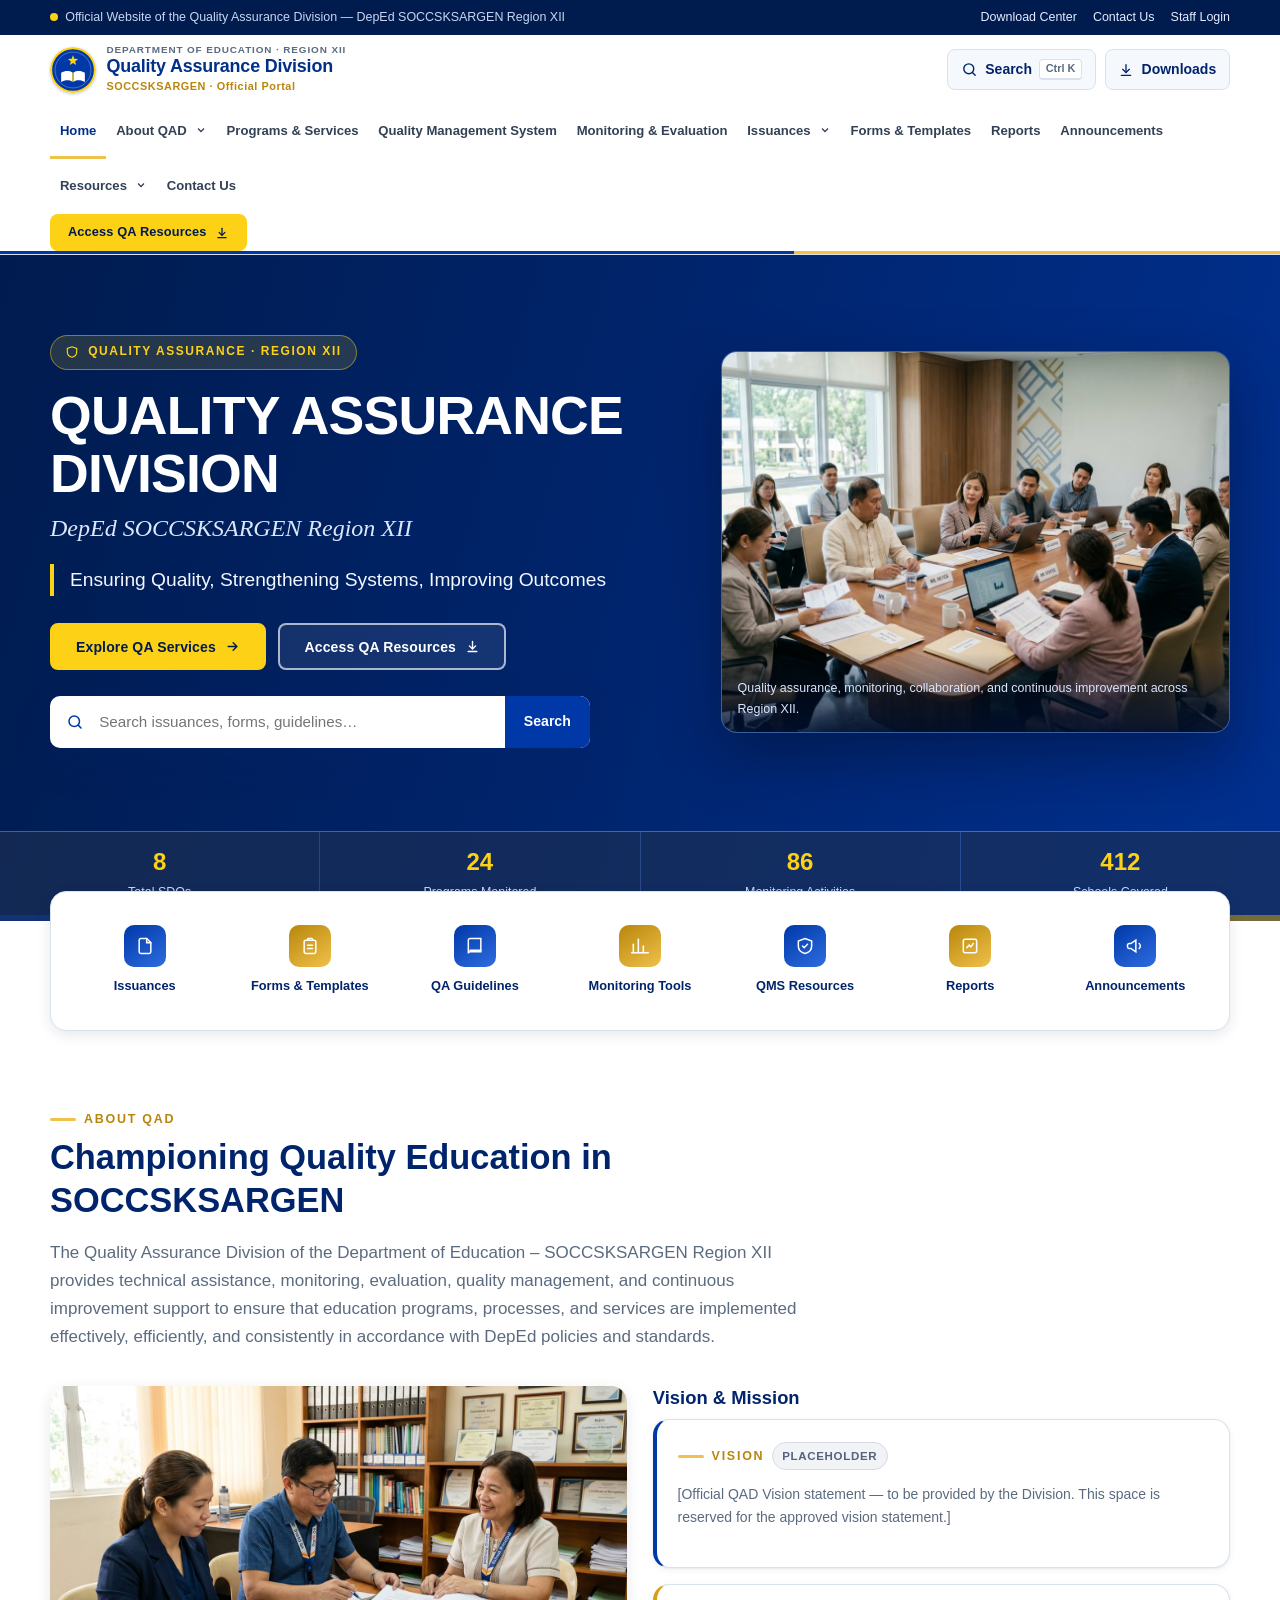
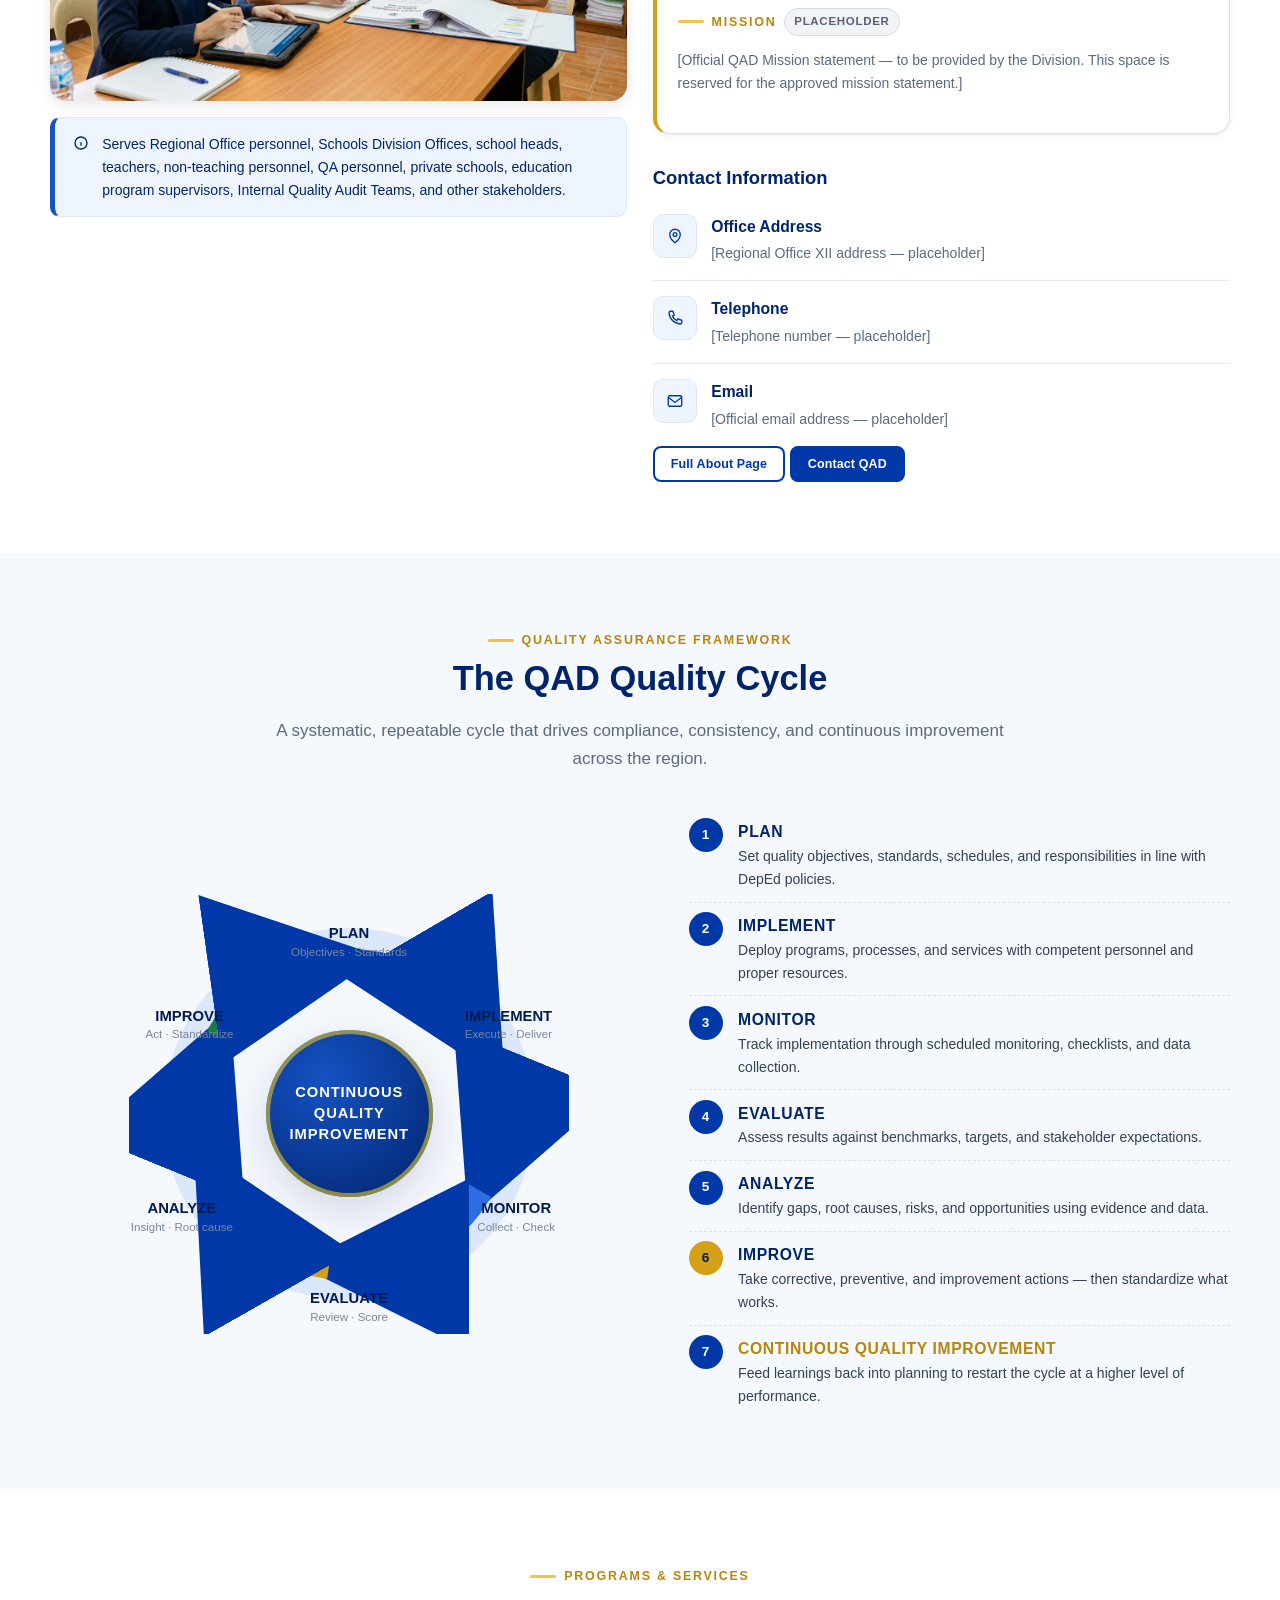
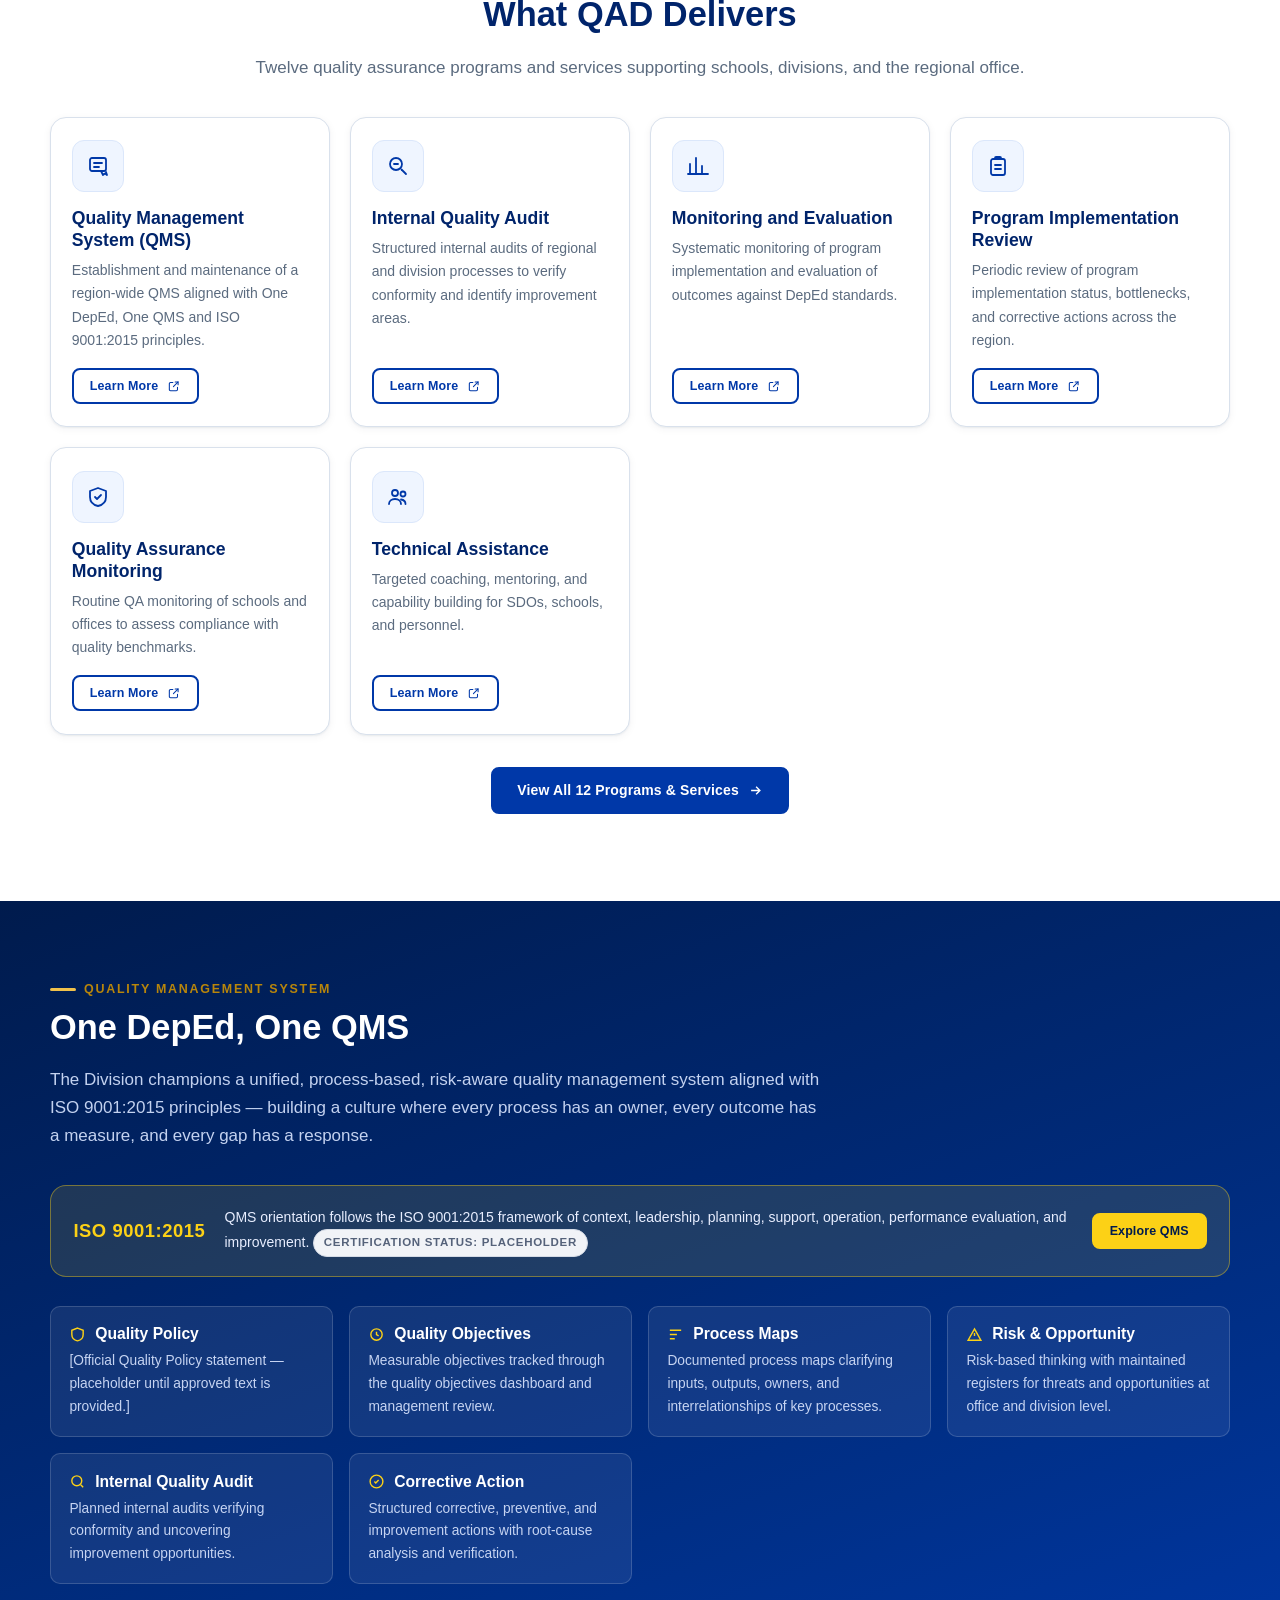
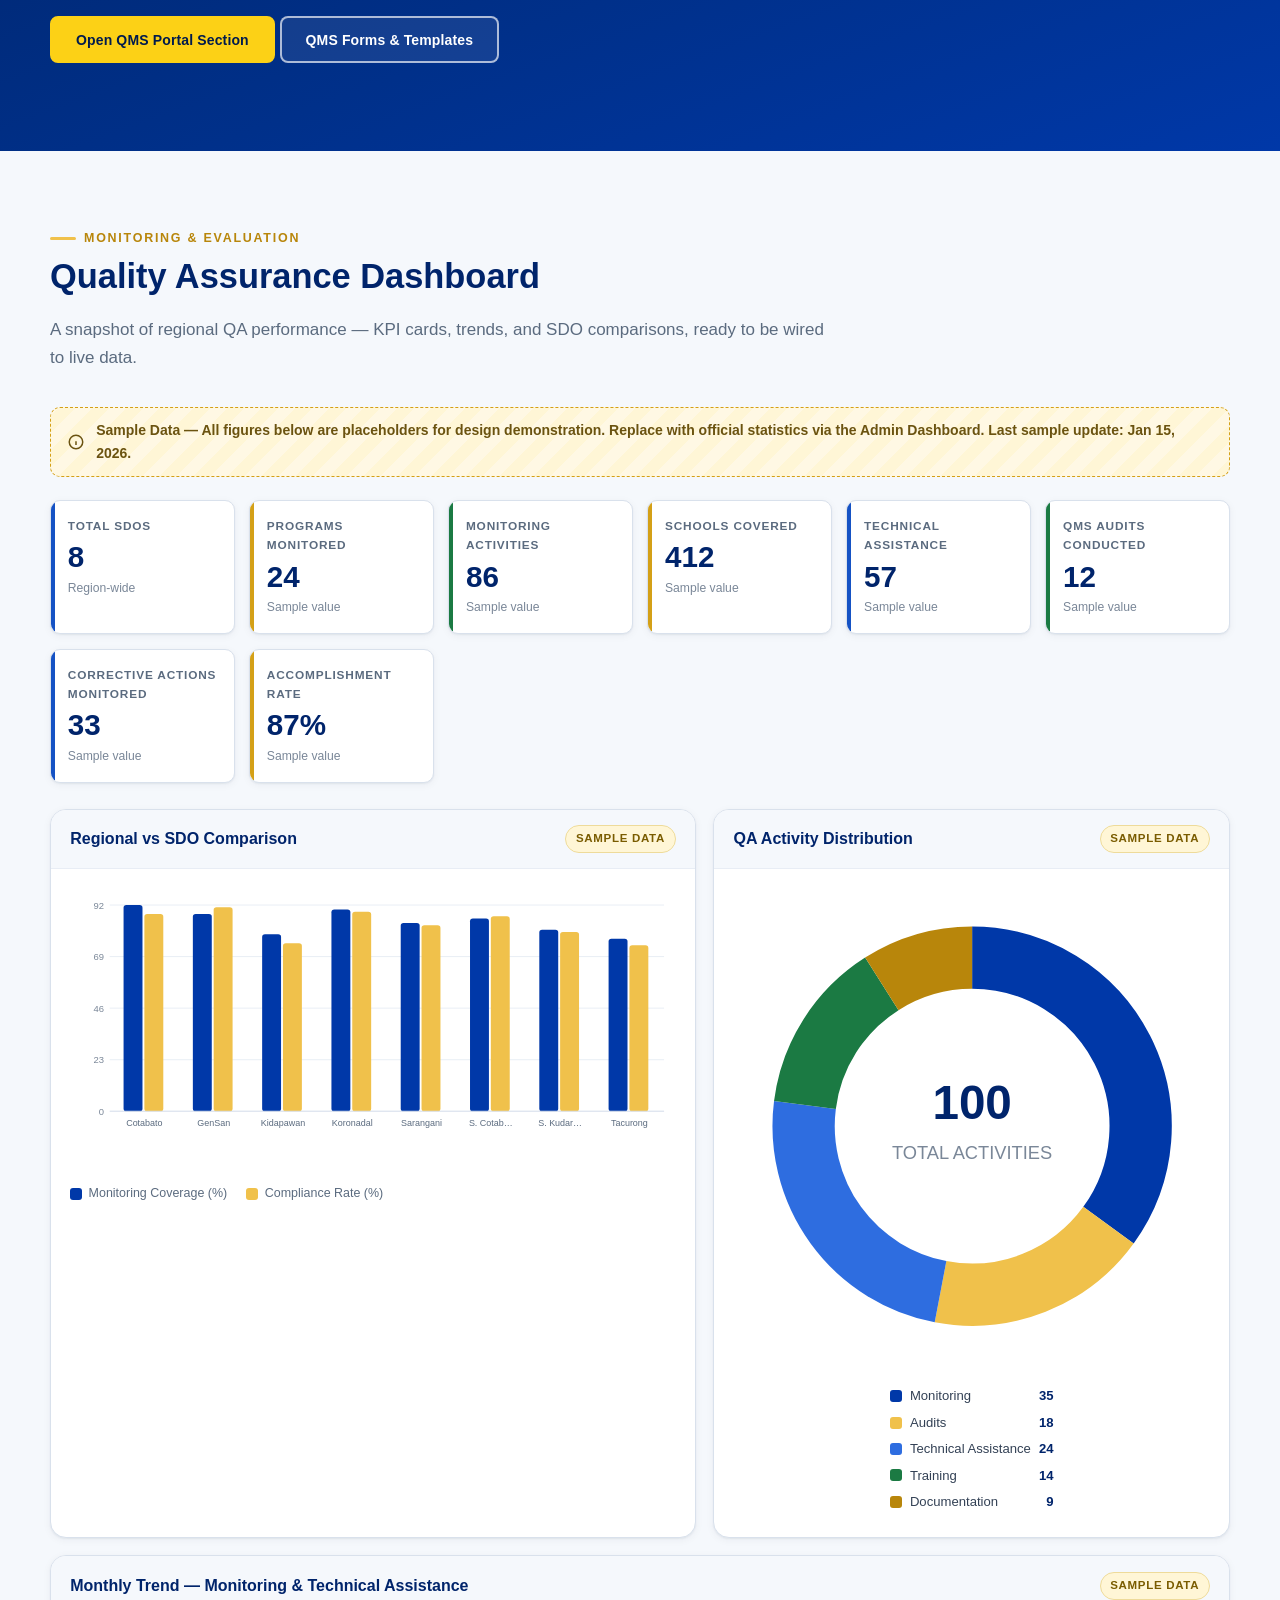
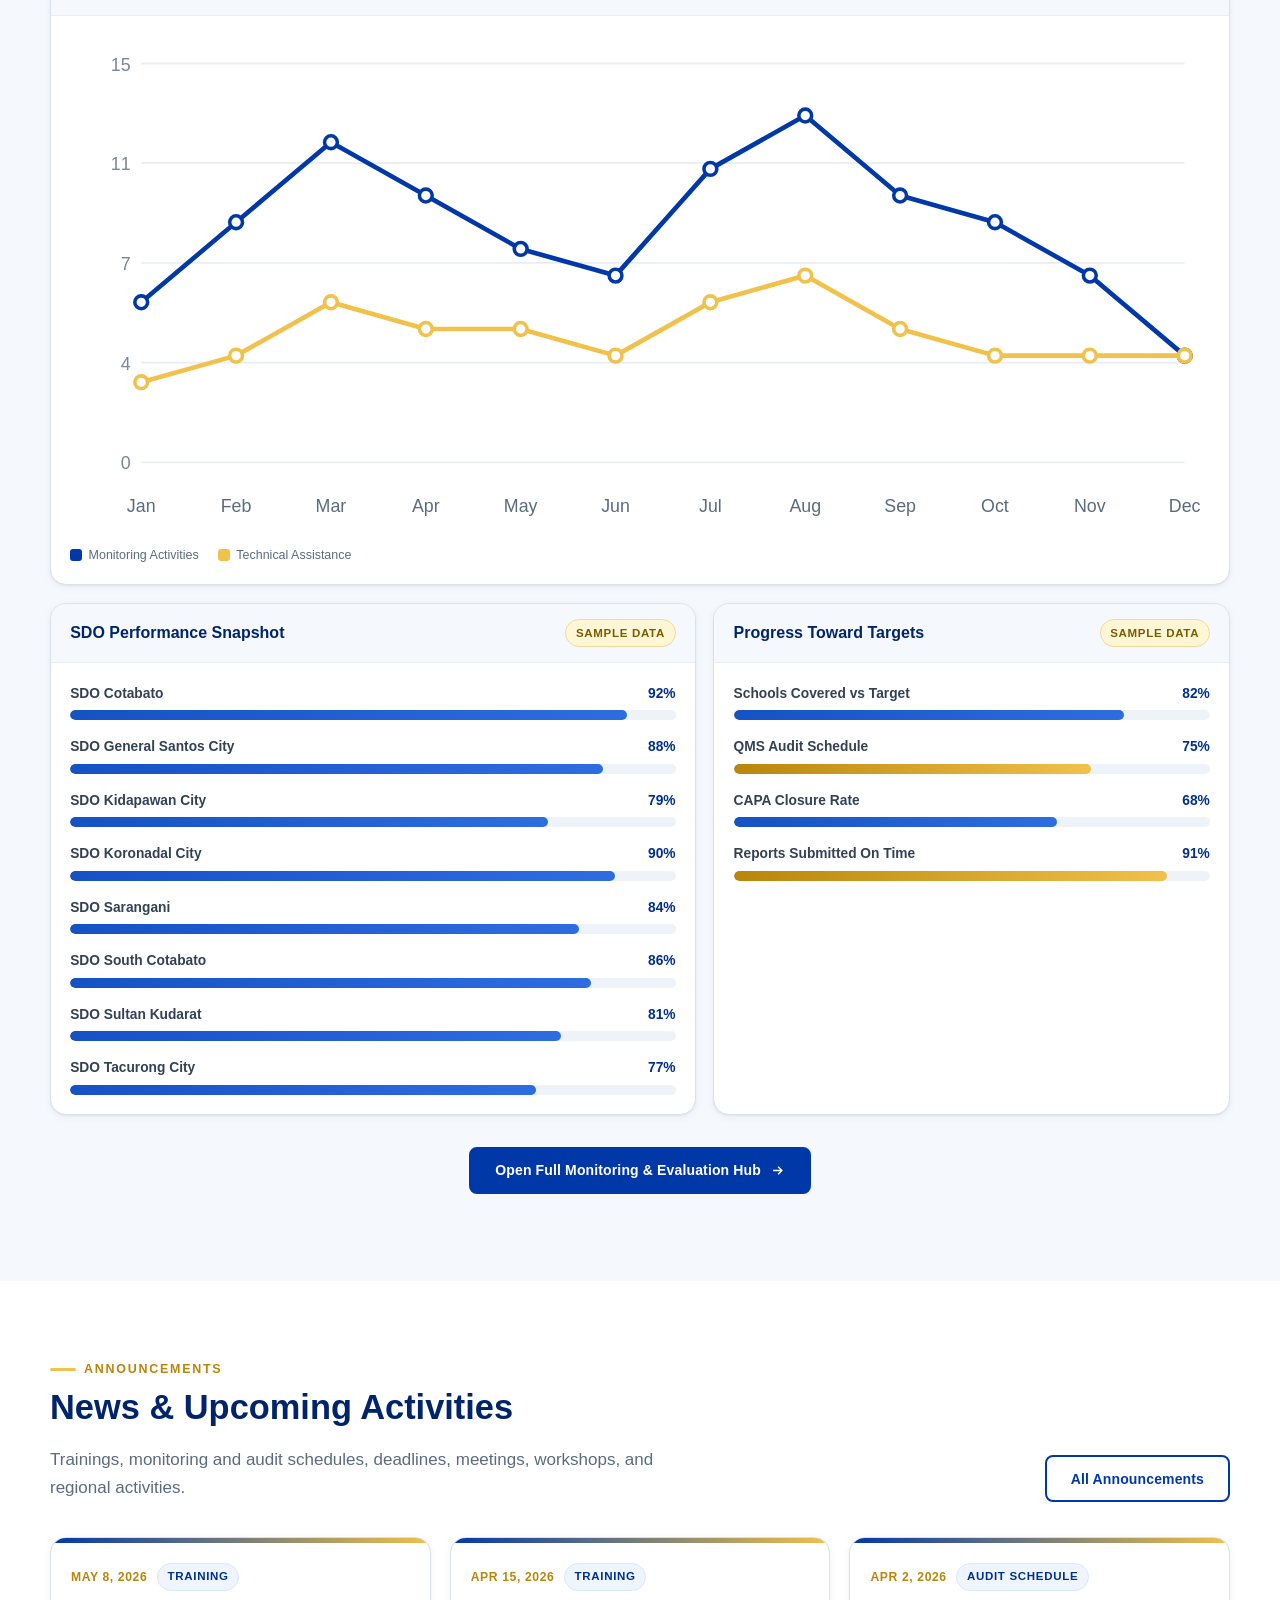
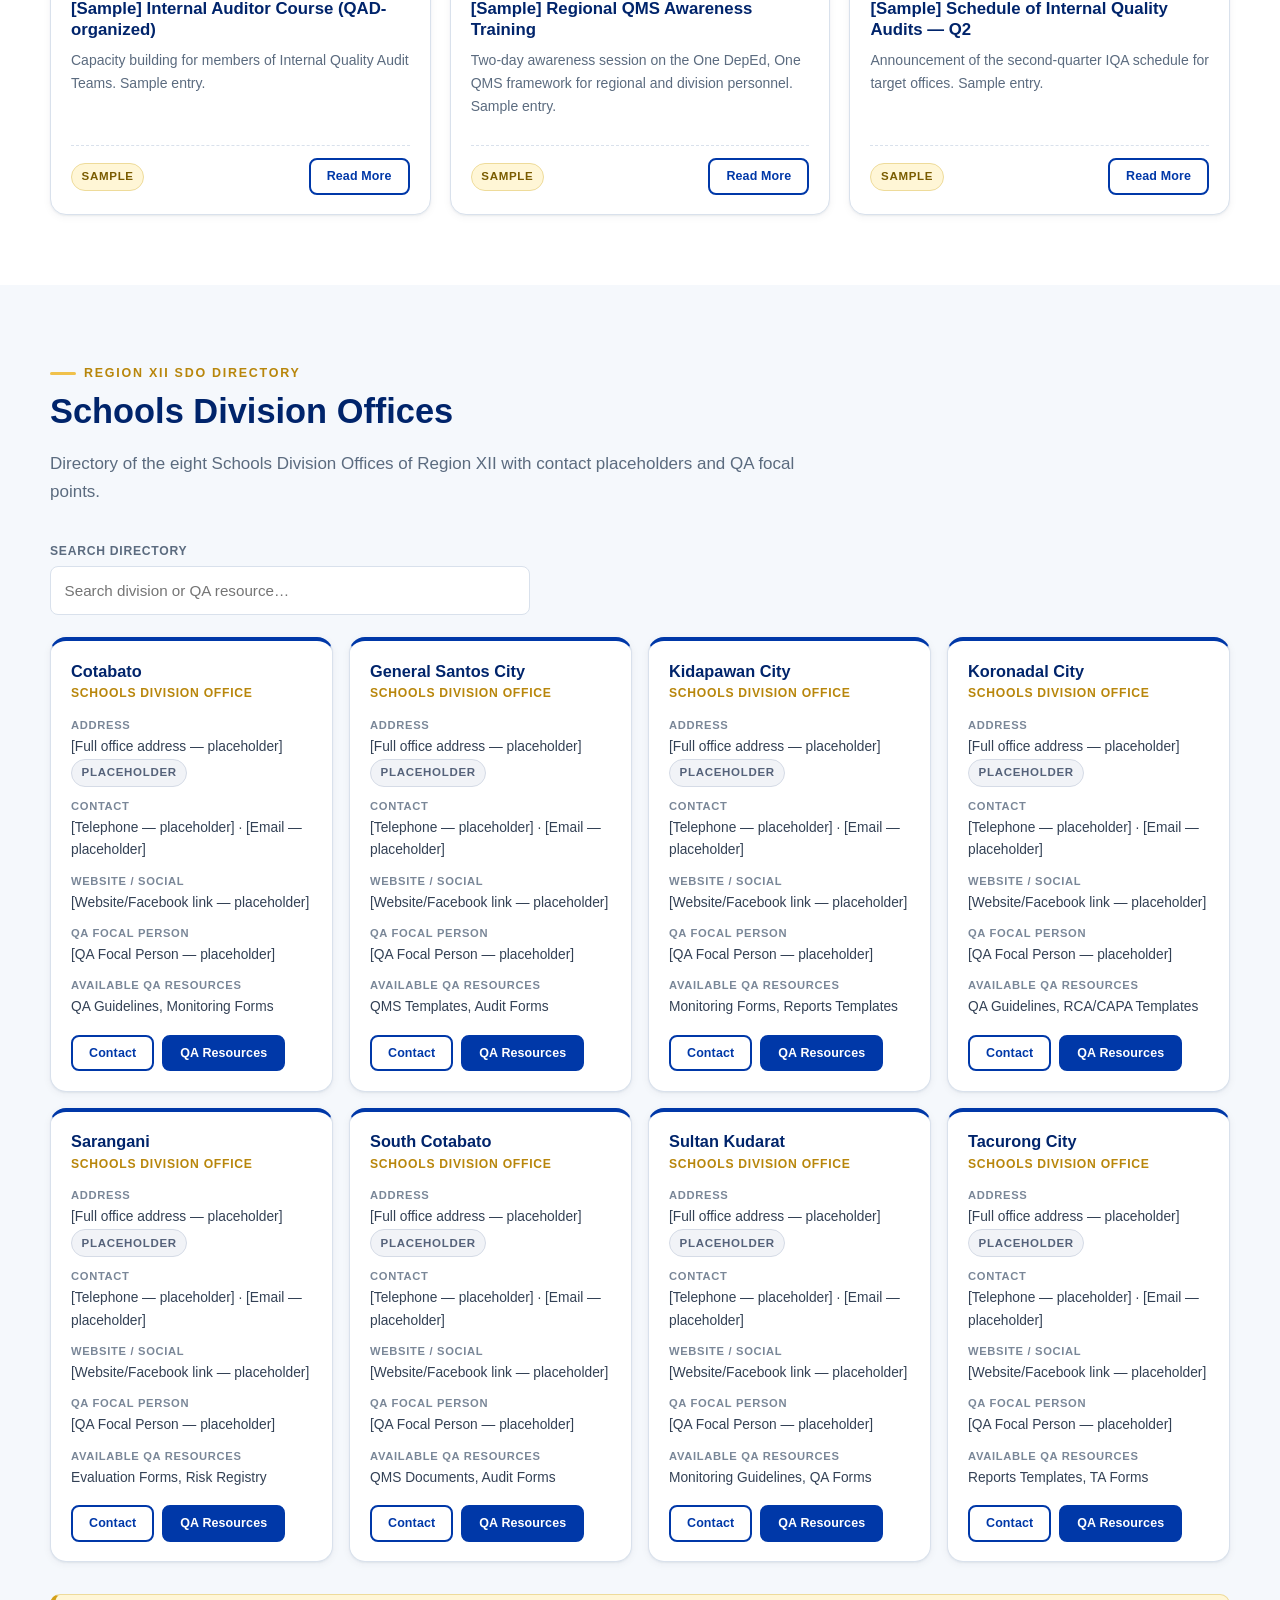
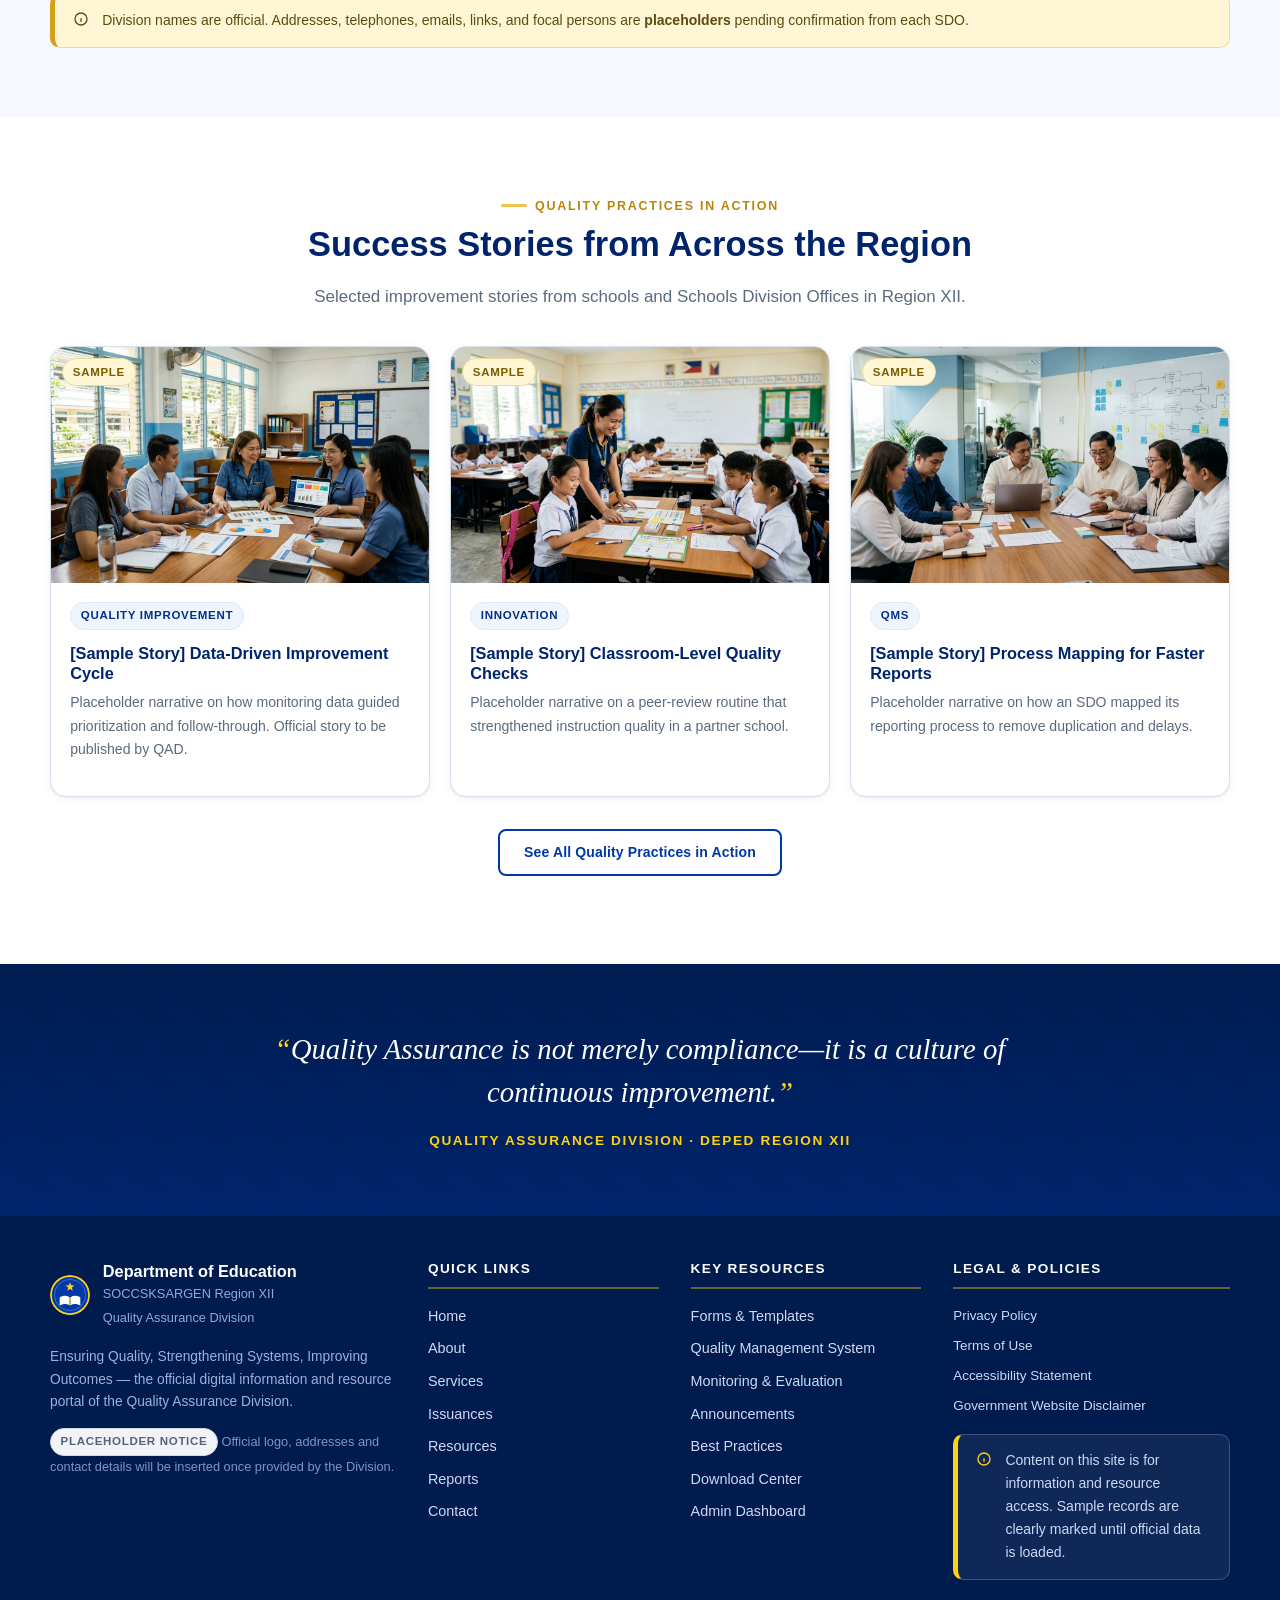
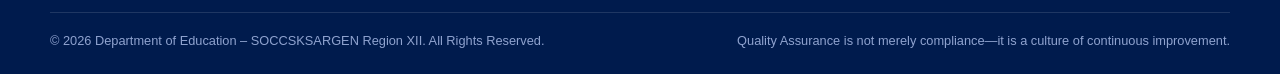
==== commit 368db322: "Add files via upload" ====
--- a/index.html
+++ b/index.html
@@ -44,13 +44,14 @@
   <div class="container header-main">
     <a class="brand" href="index.html" aria-label="QAD DepEd Region XII — Home">
       <!-- Placeholder seal: replace with the official DepEd Region XII / QAD logo -->
-      <svg class="brand__seal" viewBox="0 0 64 64" role="img" aria-label="Placeholder official seal">
-        <circle cx="32" cy="32" r="30" fill="#0038a8"/>
-        <circle cx="32" cy="32" r="30" fill="none" stroke="#fcd116" stroke-width="3"/>
-        <circle cx="32" cy="32" r="23" fill="none" stroke="#fff" stroke-width="1.2" opacity=".7"/>
-        <path d="M20 38c4-6 8-9 12-9s8 3 12 9" fill="none" stroke="#fcd116" stroke-width="2.4" stroke-linecap="round"/>
-        <path d="M32 20v10M27 24l5-4 5 4" fill="none" stroke="#fff" stroke-width="2.2" stroke-linecap="round" stroke-linejoin="round"/>
-        <path d="M24 42h16M26 46h12" stroke="#fff" stroke-width="2" stroke-linecap="round"/>
+      <svg class="brand__seal" viewBox="0 0 64 64" role="img" aria-label="QAD placeholder seal">
+        <circle cx="32" cy="32" r="30.5" fill="#0038a8"/>
+        <circle cx="32" cy="32" r="30.5" fill="none" stroke="#fcd116" stroke-width="3"/>
+        <circle cx="32" cy="32" r="25" fill="none" stroke="#ffffff" stroke-width="1" opacity="0.4"/>
+        <path fill="#fcd116" d="M32 11.5 33.9 16.4 39.1 16.7 35 20 36.4 25.1 32 22.2 27.6 25.1 29 20 24.9 16.7 30.1 16.4Z"/>
+        <path fill="#ffffff" d="M15.5 35.8C21 32.6 26.8 32.6 31 35.4V48.4C26.8 45.6 21 45.6 15.5 48.8Z"/>
+        <path fill="#ffffff" d="M48.5 35.8C43 32.6 37.2 32.6 33 35.4V48.4C37.2 45.6 43 45.6 48.5 48.8Z"/>
+        <rect x="31" y="35" width="2" height="13.6" rx="1" fill="#fcd116"/>
       </svg>
       <span class="brand__text">
         <span class="brand__dep">Department of Education · Region XII</span>
@@ -104,6 +105,8 @@
             <li><a href="issuances.html?type=DepEd%20Orders">DepEd Orders</a></li>
             <li><a href="issuances.html?type=DepEd%20Memoranda">DepEd Memoranda</a></li>
             <li><a href="issuances.html?type=Regional%20Memoranda">Regional Memoranda</a></li>
+            <li><a href="issuances.html?type=Regional%20Advisories">Regional Advisories</a></li>
+            <li><a href="issuances.html?type=Office%20Memoranda">Office Memoranda</a></li>
             <li><a href="issuances.html?type=QA%20Guidelines">QA Guidelines</a></li>
             <li><a href="issuances.html?type=QMS%20Documents">QMS Documents</a></li>
           </ul>
@@ -536,10 +539,14 @@
     <div class="footer-grid">
       <div>
         <div class="footer-brand">
-          <svg width="46" height="46" viewBox="0 0 64 64" aria-hidden="true">
-            <circle cx="32" cy="32" r="30" fill="#0038a8" stroke="#fcd116" stroke-width="3"/>
-            <path d="M20 38c4-6 8-9 12-9s8 3 12 9" fill="none" stroke="#fcd116" stroke-width="2.4" stroke-linecap="round"/>
-            <path d="M32 20v10M27 24l5-4 5 4" fill="none" stroke="#fff" stroke-width="2.2" stroke-linecap="round" stroke-linejoin="round"/>
+          <svg width="40" height="40" viewBox="0 0 64 64" aria-hidden="true">
+            <circle cx="32" cy="32" r="30.5" fill="#0038a8"/>
+            <circle cx="32" cy="32" r="30.5" fill="none" stroke="#fcd116" stroke-width="3"/>
+            <circle cx="32" cy="32" r="25" fill="none" stroke="#ffffff" stroke-width="1" opacity="0.4"/>
+            <path fill="#fcd116" d="M32 11.5 33.9 16.4 39.1 16.7 35 20 36.4 25.1 32 22.2 27.6 25.1 29 20 24.9 16.7 30.1 16.4Z"/>
+            <path fill="#ffffff" d="M15.5 35.8C21 32.6 26.8 32.6 31 35.4V48.4C26.8 45.6 21 45.6 15.5 48.8Z"/>
+            <path fill="#ffffff" d="M48.5 35.8C43 32.6 37.2 32.6 33 35.4V48.4C37.2 45.6 43 45.6 48.5 48.8Z"/>
+            <rect x="31" y="35" width="2" height="13.6" rx="1" fill="#fcd116"/>
           </svg>
           <div>
             <strong>Department of Education</strong>
--- a/styles.css
+++ b/styles.css
@@ -295,6 +295,12 @@
   border-bottom: 1px solid var(--line);
   box-shadow: 0 1px 0 rgba(0,0,0,.02);
 }
+.site-header::after {
+  content: "";
+  display: block;
+  height: 3px;
+  background: linear-gradient(90deg, var(--blue-700) 0 62%, var(--gold-400) 62% 100%);
+}
 .site-header.is-scrolled { box-shadow: var(--shadow-md); }
 
 .header-main {
@@ -302,47 +308,57 @@
   align-items: center;
   justify-content: space-between;
   gap: 1rem;
-  padding: .7rem 0;
+  padding: .55rem 0;
 }
 
 .brand {
   display: flex;
   align-items: center;
-  gap: .8rem;
+  gap: .65rem;
   text-decoration: none;
   color: inherit;
   min-width: 0;
 }
 .brand:hover { color: inherit; }
 
-.brand__seal { flex: 0 0 auto; width: 52px; height: 52px; }
+.brand__seal {
+  flex: 0 0 auto;
+  width: 42px;
+  height: 42px;
+  border-radius: 50%;
+  box-shadow: 0 1px 3px rgba(0, 36, 107, .25);
+}
+@media (min-width: 760px) { .brand__seal { width: 46px; height: 46px; } }
+
 .brand__text { min-width: 0; }
 .brand__dep {
-  font-size: .68rem;
+  font-size: .62rem;
   font-weight: 700;
-  letter-spacing: .1em;
+  letter-spacing: .09em;
   text-transform: uppercase;
   color: var(--ink-500);
   display: block;
-  line-height: 1.2;
+  line-height: 1.25;
 }
 .brand__title {
   display: block;
-  font-size: clamp(.95rem, .8rem + .6vw, 1.2rem);
+  font-size: clamp(.92rem, .8rem + .5vw, 1.12rem);
   font-weight: 800;
   color: var(--blue-800);
   line-height: 1.2;
+  letter-spacing: -.01em;
   white-space: nowrap;
   overflow: hidden;
   text-overflow: ellipsis;
 }
 .brand__sub {
-  display: block;
-  font-size: .72rem;
+  display: none;
+  font-size: .68rem;
   color: var(--gold-600);
   font-weight: 600;
-  letter-spacing: .04em;
-}
+  letter-spacing: .05em;
+}
+@media (min-width: 560px) { .brand__sub { display: block; } }
 
 .header-actions { display: flex; align-items: center; gap: .55rem; }
 
@@ -351,11 +367,12 @@
   align-items: center;
   justify-content: center;
   gap: .45rem;
+  min-height: 40px;
   background: var(--surface-2);
   border: 1px solid var(--line);
   color: var(--blue-900);
   border-radius: 8px;
-  padding: .55rem .8rem;
+  padding: .5rem .8rem;
   font-size: var(--fs-sm);
   font-weight: 600;
   text-decoration: none;
@@ -380,8 +397,8 @@
   flex-direction: column;
   justify-content: center;
   gap: 5px;
-  width: 44px; height: 44px;
-  padding: 10px;
+  width: 40px; height: 40px;
+  padding: 9px 10px;
   background: var(--blue-700);
   border: none;
   border-radius: 8px;
@@ -399,7 +416,7 @@
 @media (min-width: 1100px) { .nav-toggle { display: none; } }
 
 /* Primary nav */
-.main-nav { border-top: 1px solid var(--line-soft); display: none; }
+.main-nav { border-top: 1px solid var(--line-soft); display: none; background: var(--surface); }
 .main-nav.is-open { display: block; }
 @media (min-width: 1100px) {
   .main-nav { display: block !important; border-top: none; }
@@ -1504,8 +1521,8 @@
 .site-footer a { color: #cdd9f5; text-decoration: none; }
 .site-footer a:hover { color: var(--gold-300); text-decoration: underline; }
 
-.footer-brand { display: flex; gap: .9rem; align-items: flex-start; margin-bottom: 1rem; }
-.footer-brand svg { flex: 0 0 auto; }
+.footer-brand { display: flex; gap: .8rem; align-items: center; margin-bottom: 1rem; }
+.footer-brand svg { flex: 0 0 auto; border-radius: 50%; }
 .footer-brand strong { display: block; color: #fff; font-size: 1.02rem; line-height: 1.3; }
 .footer-brand span { font-size: .8rem; color: #93a8d6; }
 
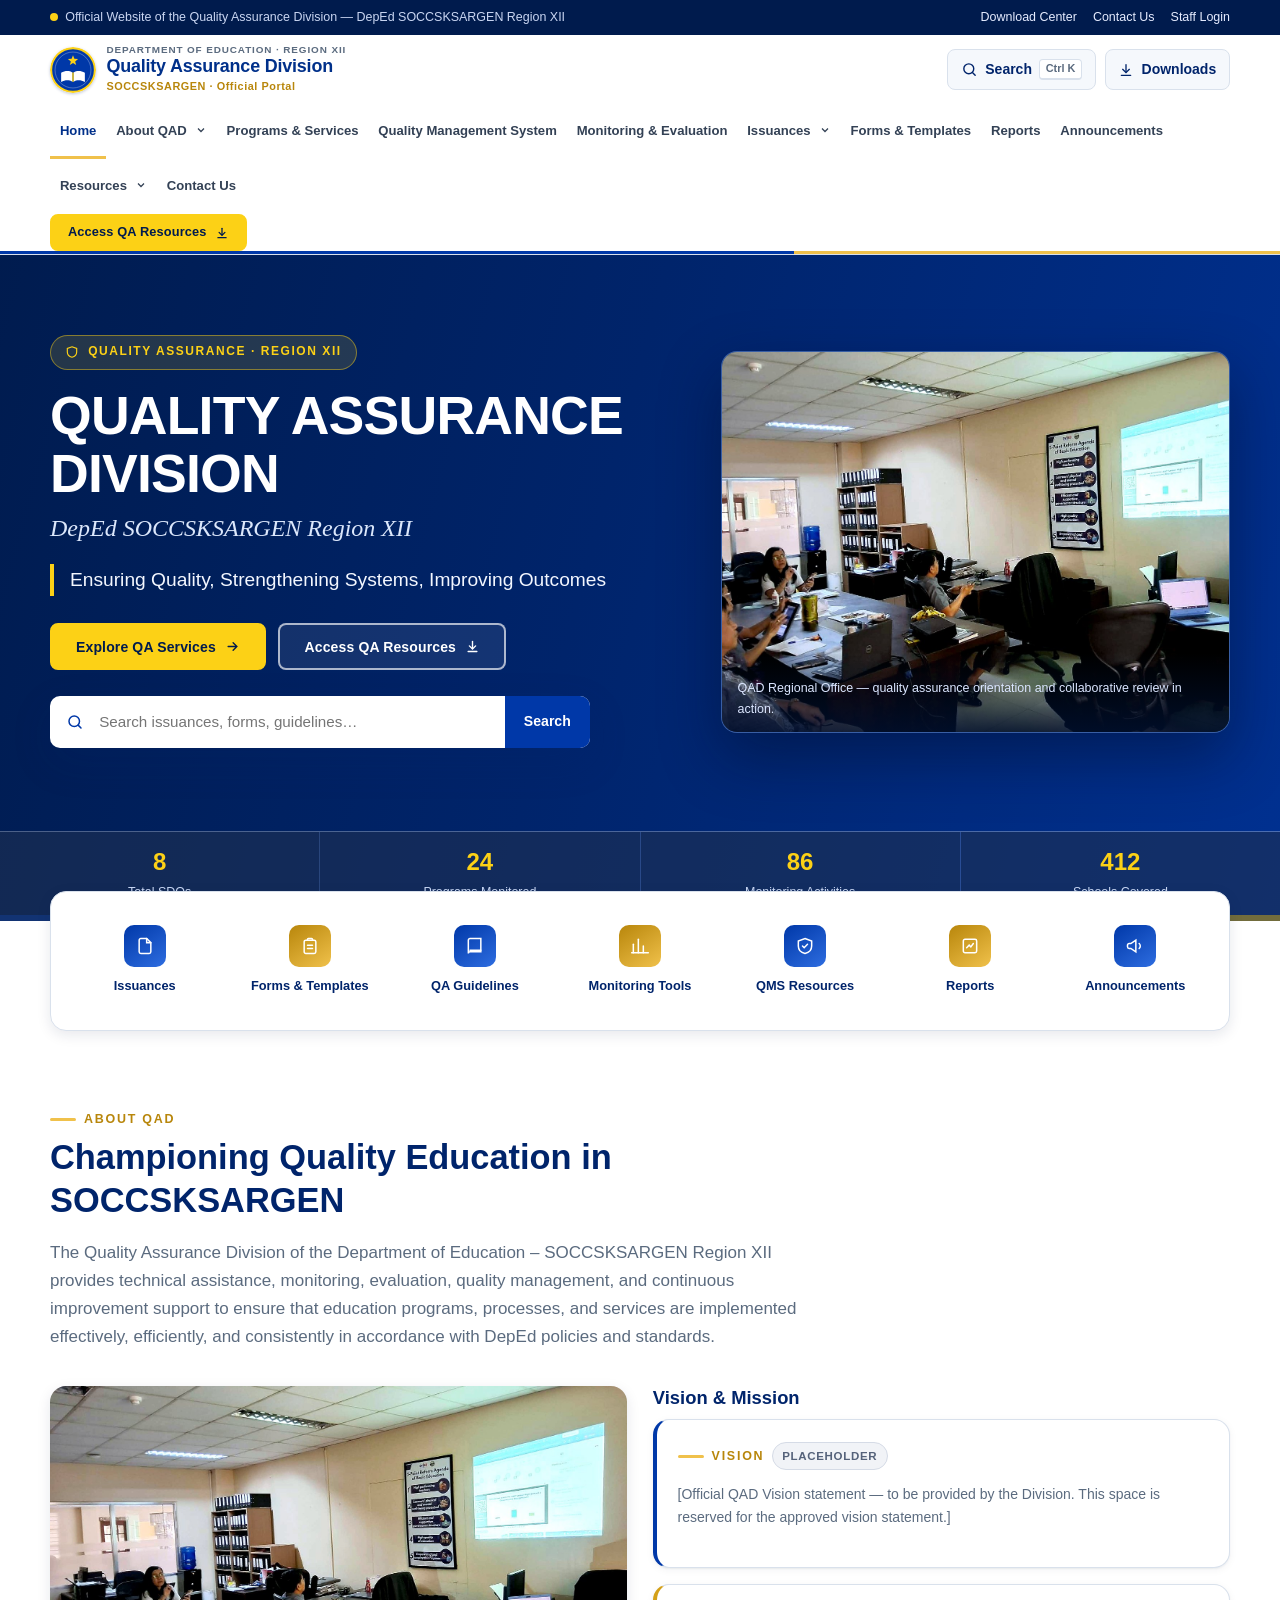
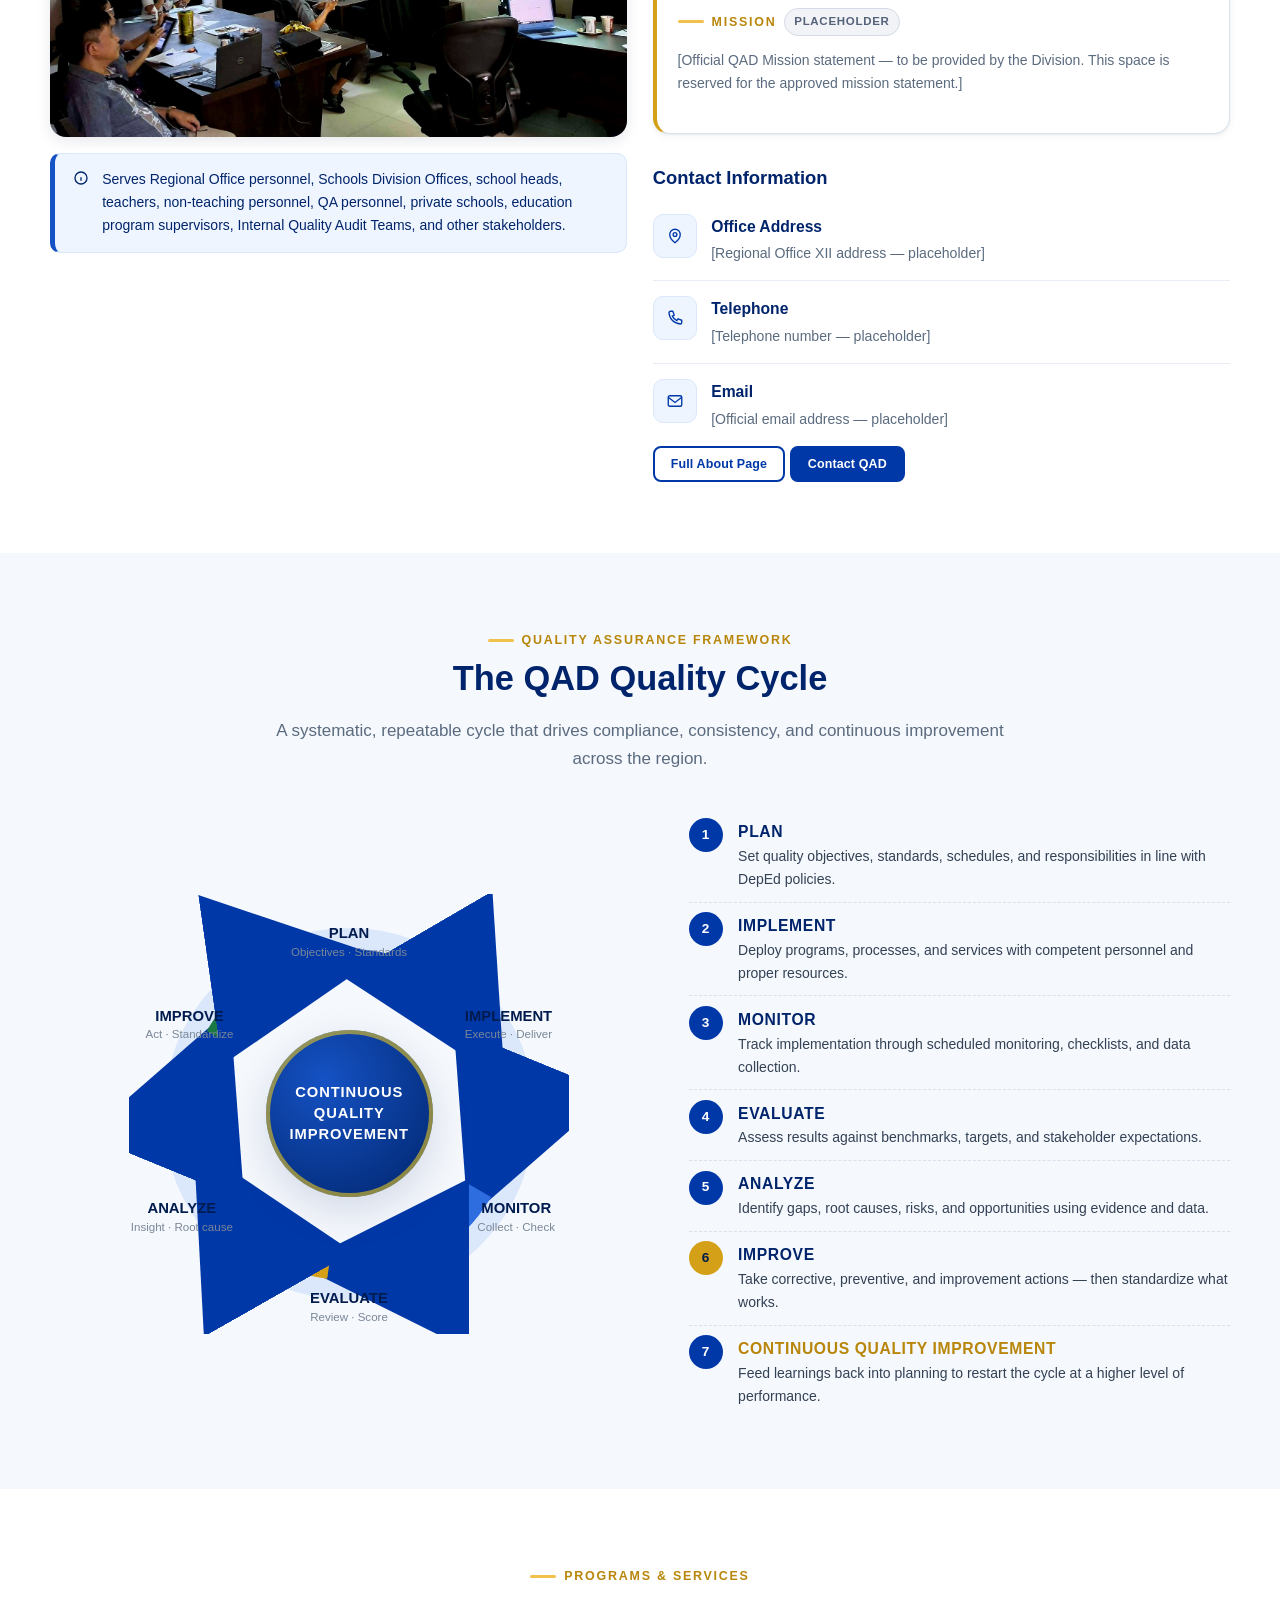
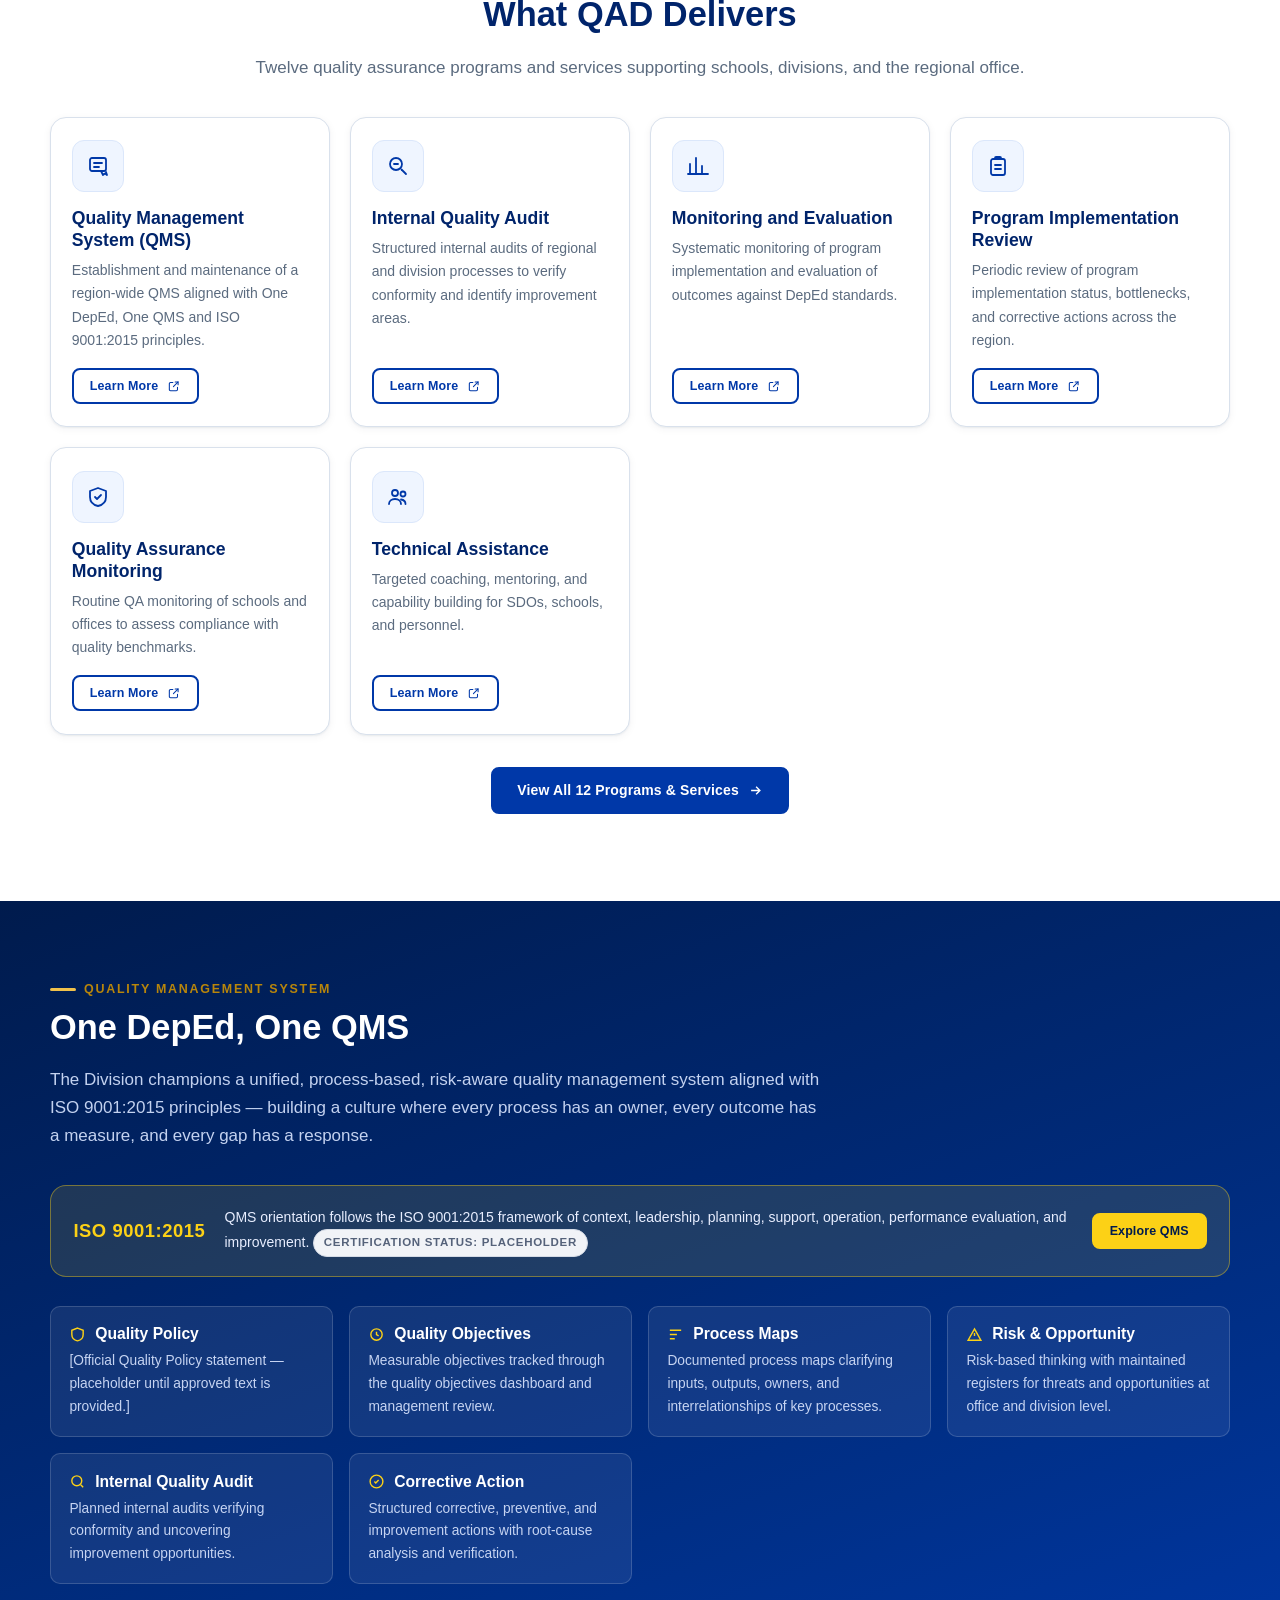
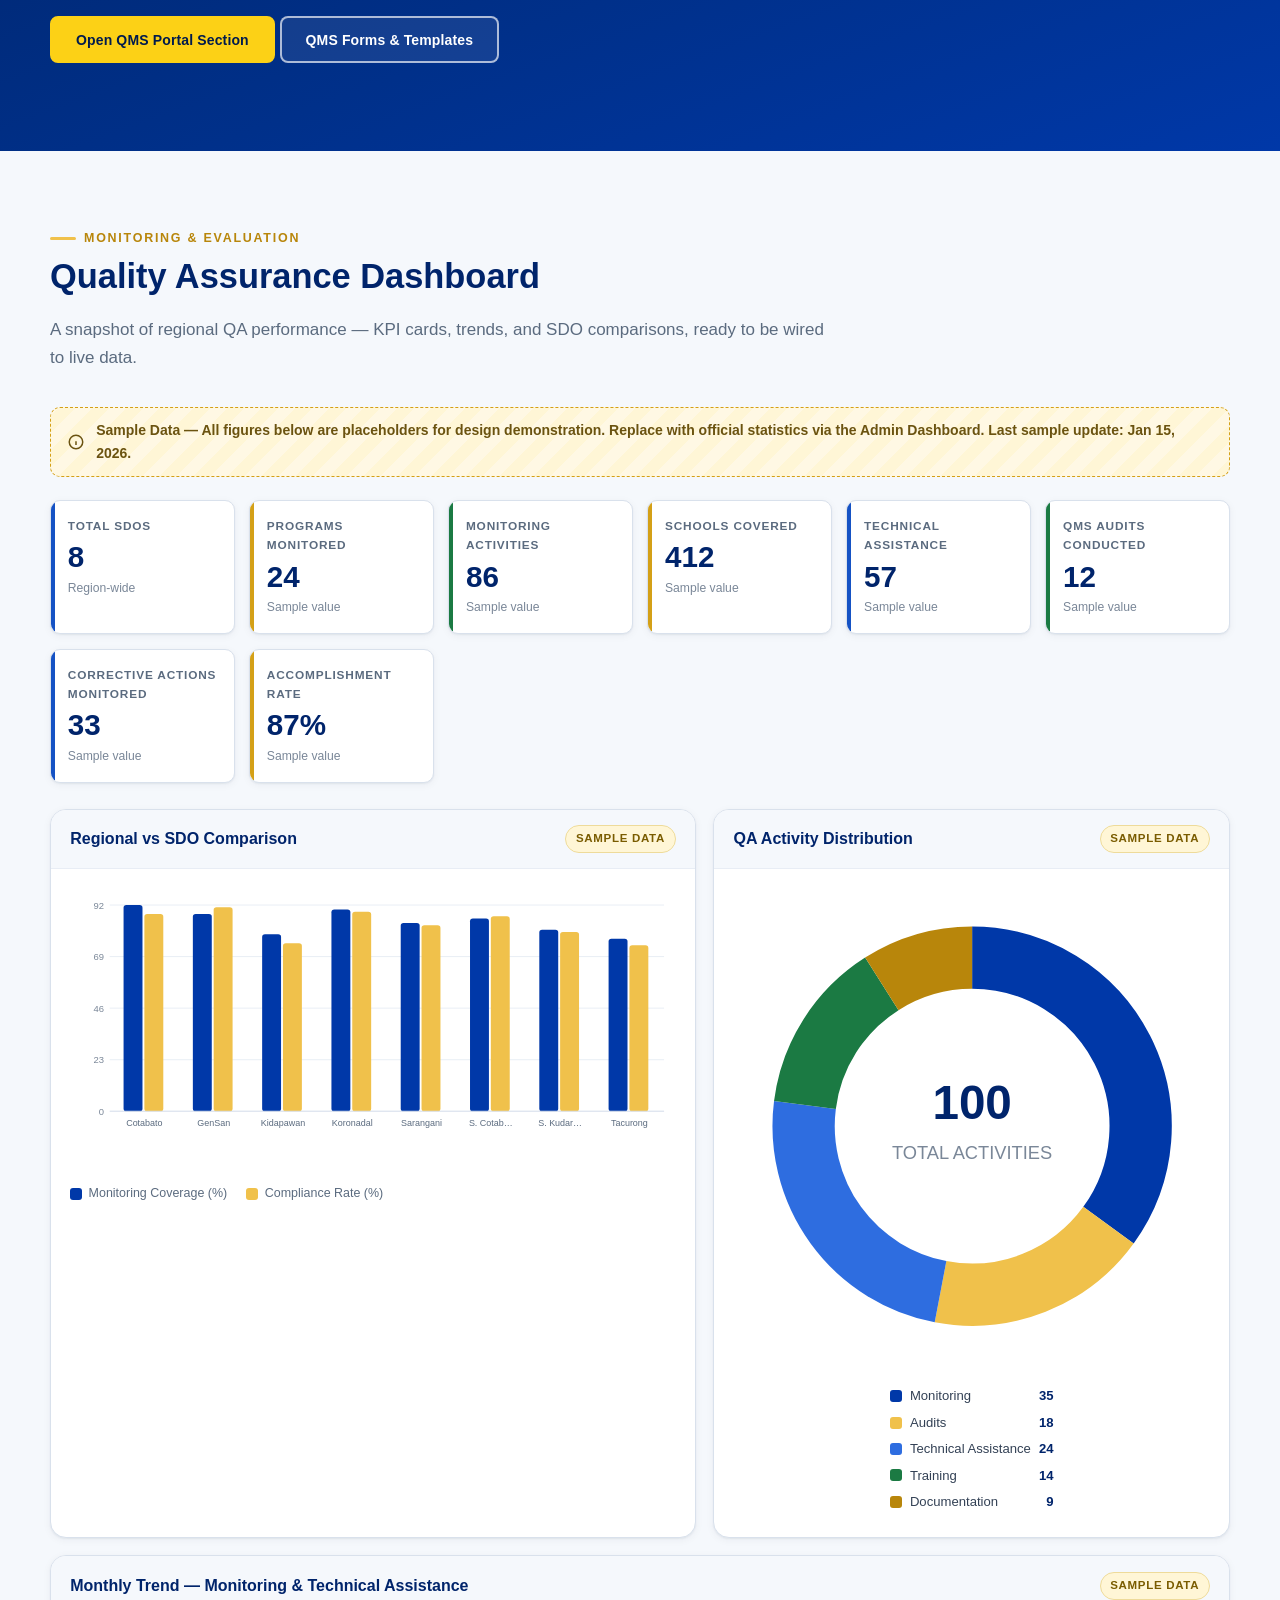
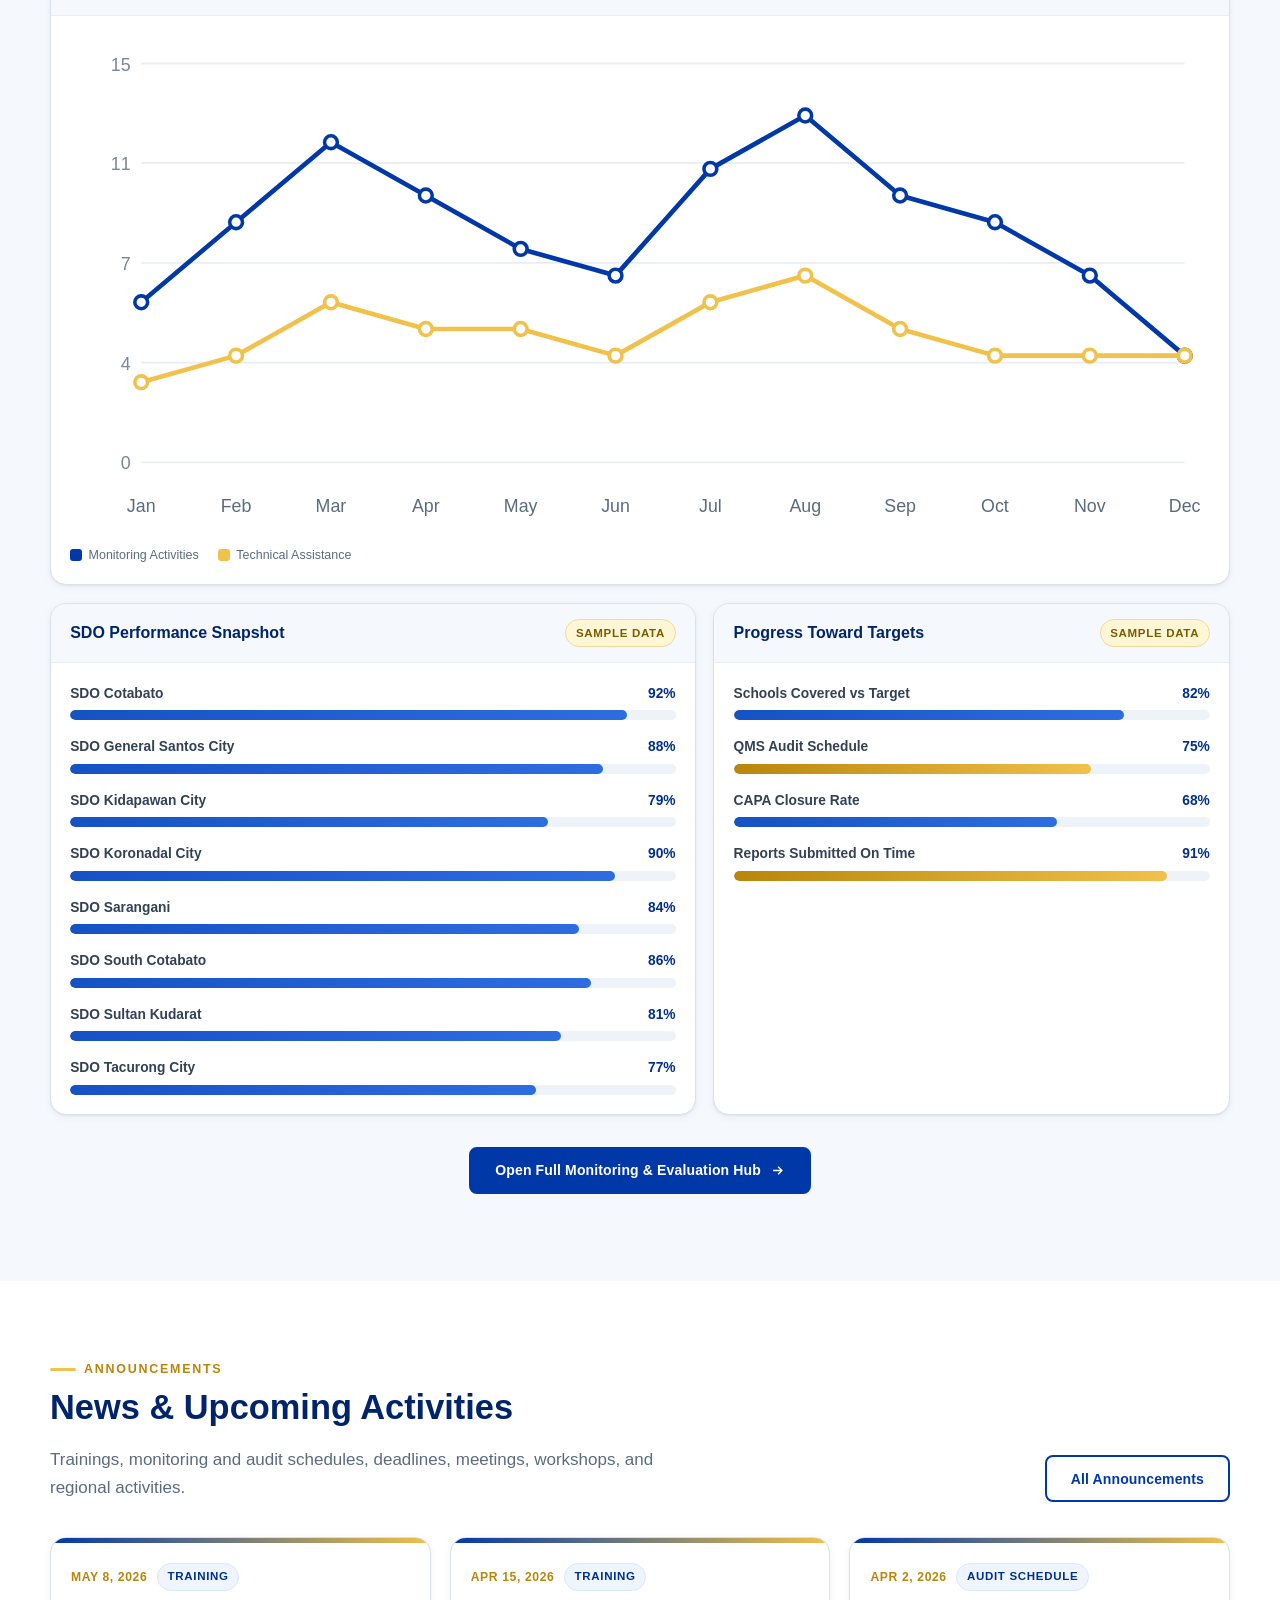
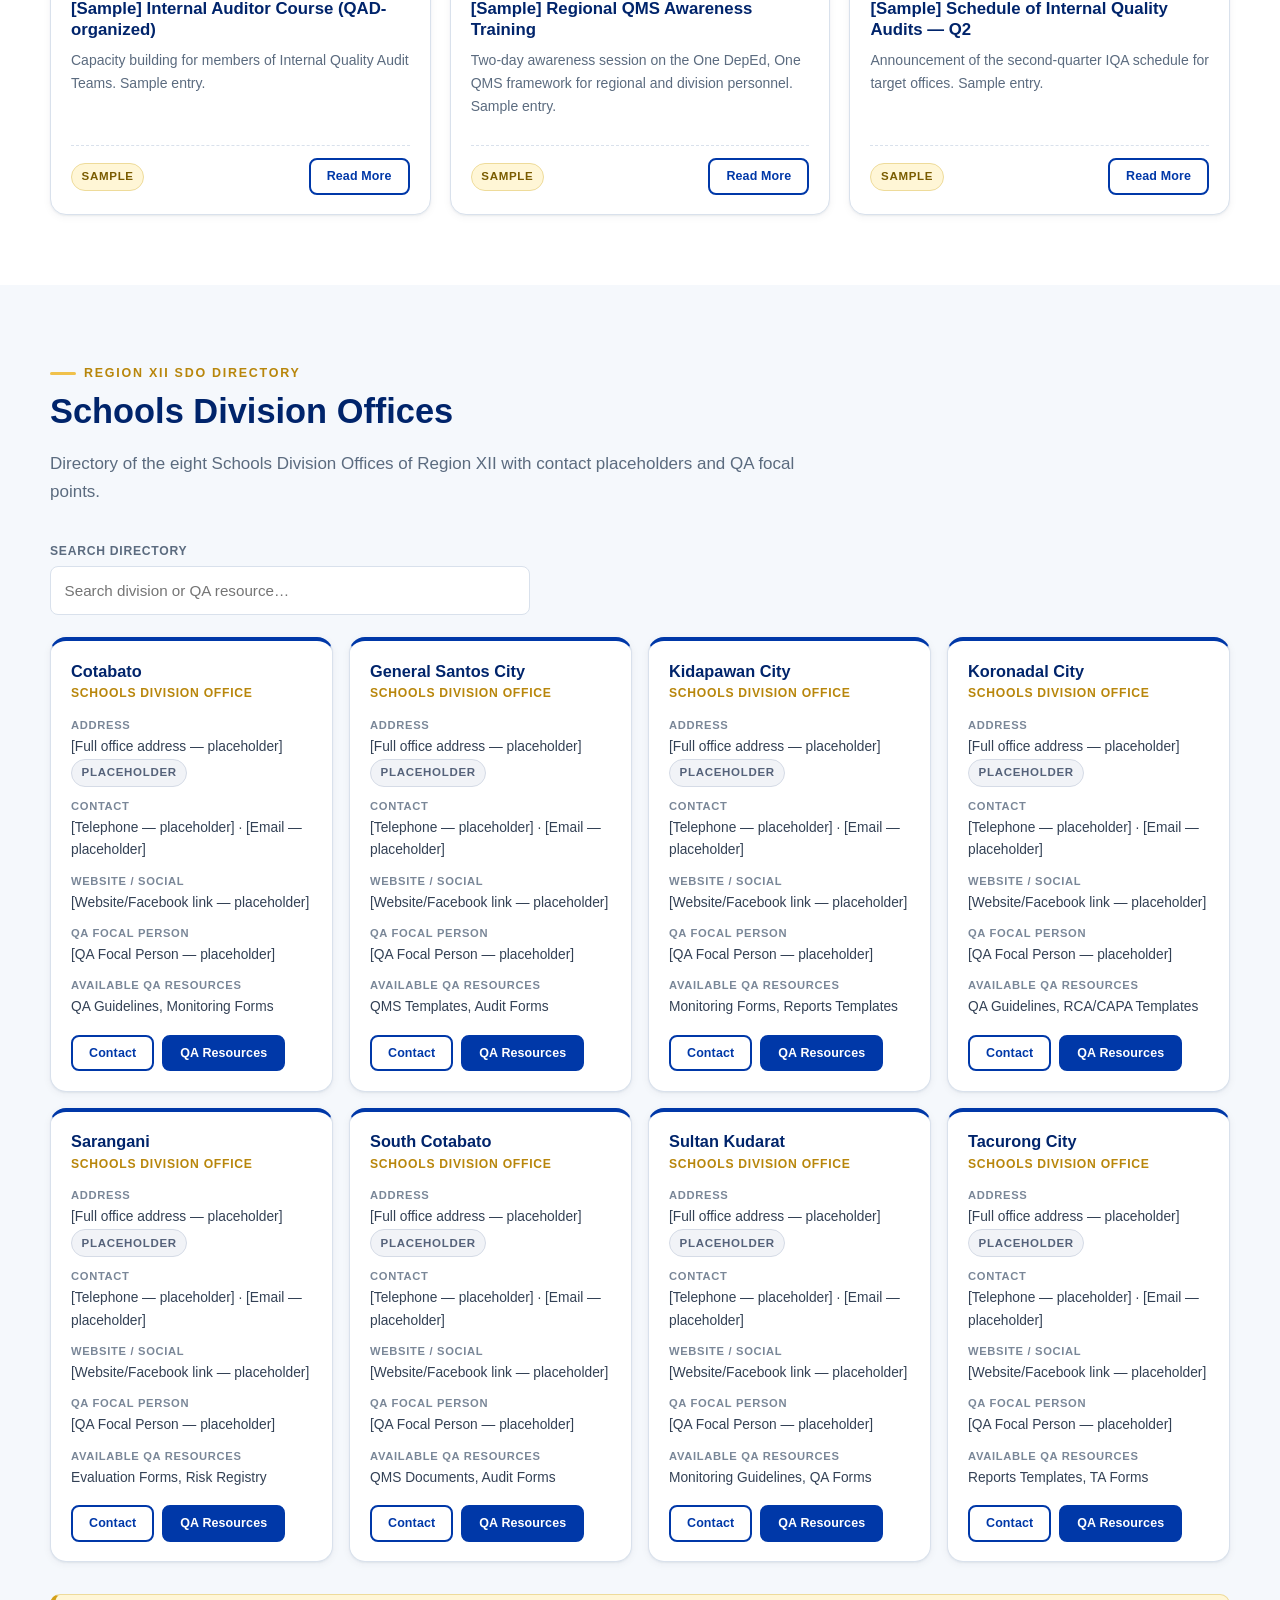
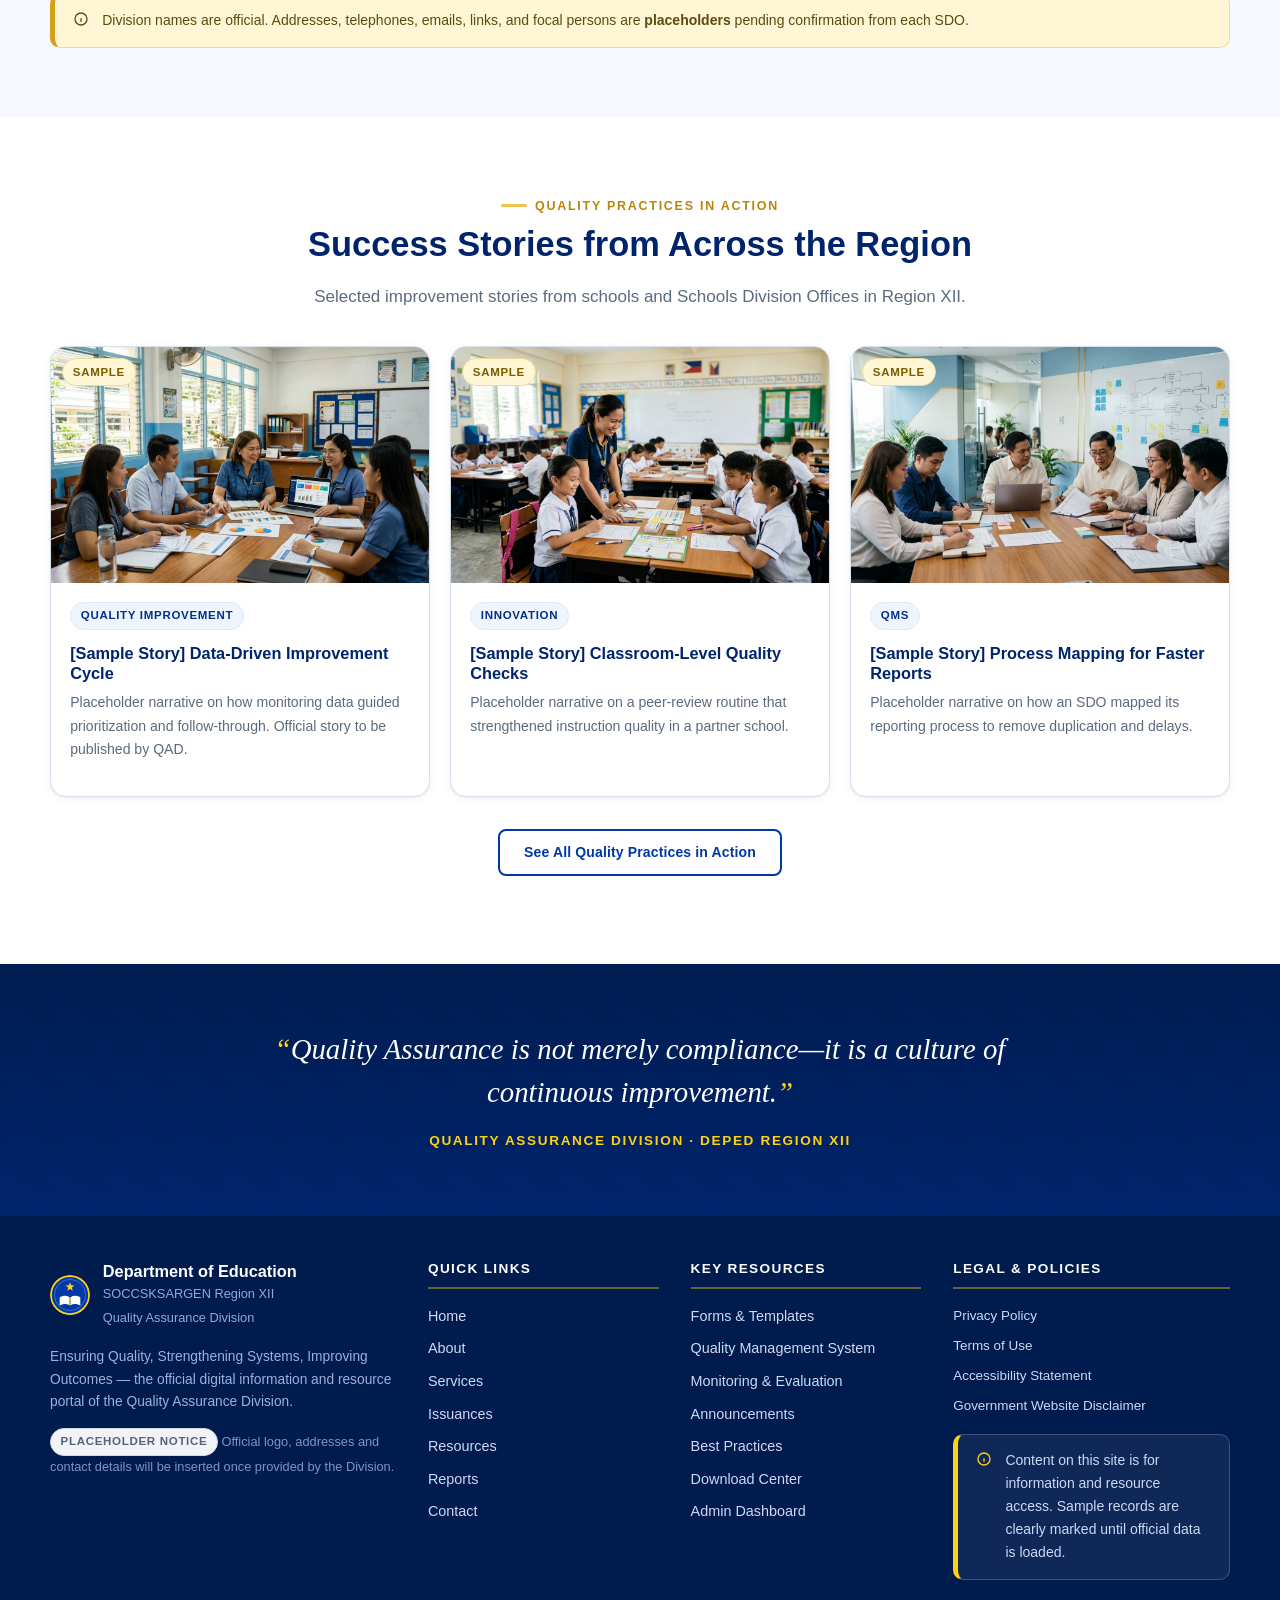
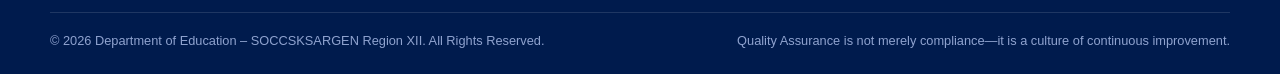
==== commit 007c80f7: "Add files via upload" ====
--- a/index.html
+++ b/index.html
@@ -189,8 +189,8 @@
       </div>
 
       <div class="hero__media">
-        <img src="hero-qa.jpg" alt="Education quality assurance personnel collaborating on monitoring checklists during a regional meeting" width="960" height="720" fetchpriority="high">
-        <div class="hero__media-cap">Quality assurance, monitoring, collaboration, and continuous improvement across Region XII.</div>
+        <img src="hero-qa.jpg" alt="QAD personnel during a quality assurance orientation at the DepEd SOCCSKSARGEN Region XII office, with the 5-Point Reform Agenda poster and presentation screen" width="1600" height="971" fetchpriority="high">
+        <div class="hero__media-cap">QAD Regional Office — quality assurance orientation and collaborative review in action.</div>
       </div>
     </div>
 
@@ -250,7 +250,7 @@
 
       <div class="grid grid-2" style="align-items:start;gap:1.6rem;">
         <div>
-          <img src="about-team.jpg" alt="Quality assurance personnel conducting a document review during a school monitoring visit" width="900" height="600" style="border-radius:16px;box-shadow:var(--shadow-md);" loading="lazy">
+          <img src="about-team.jpg" alt="QAD office team during a technical working session at the Regional Office XII" width="1600" height="971" style="border-radius:16px;box-shadow:var(--shadow-md);" loading="lazy">
           <div class="callout callout--info mt-1">
             <svg width="16" height="16" viewBox="0 0 24 24" fill="none" stroke="currentColor" stroke-width="2" aria-hidden="true"><circle cx="12" cy="12" r="9"/><path d="M12 11v5M12 8h.01"/></svg>
             <span>Serves Regional Office personnel, Schools Division Offices, school heads, teachers, non-teaching personnel, QA personnel, private schools, education program supervisors, Internal Quality Audit Teams, and other stakeholders.</span>
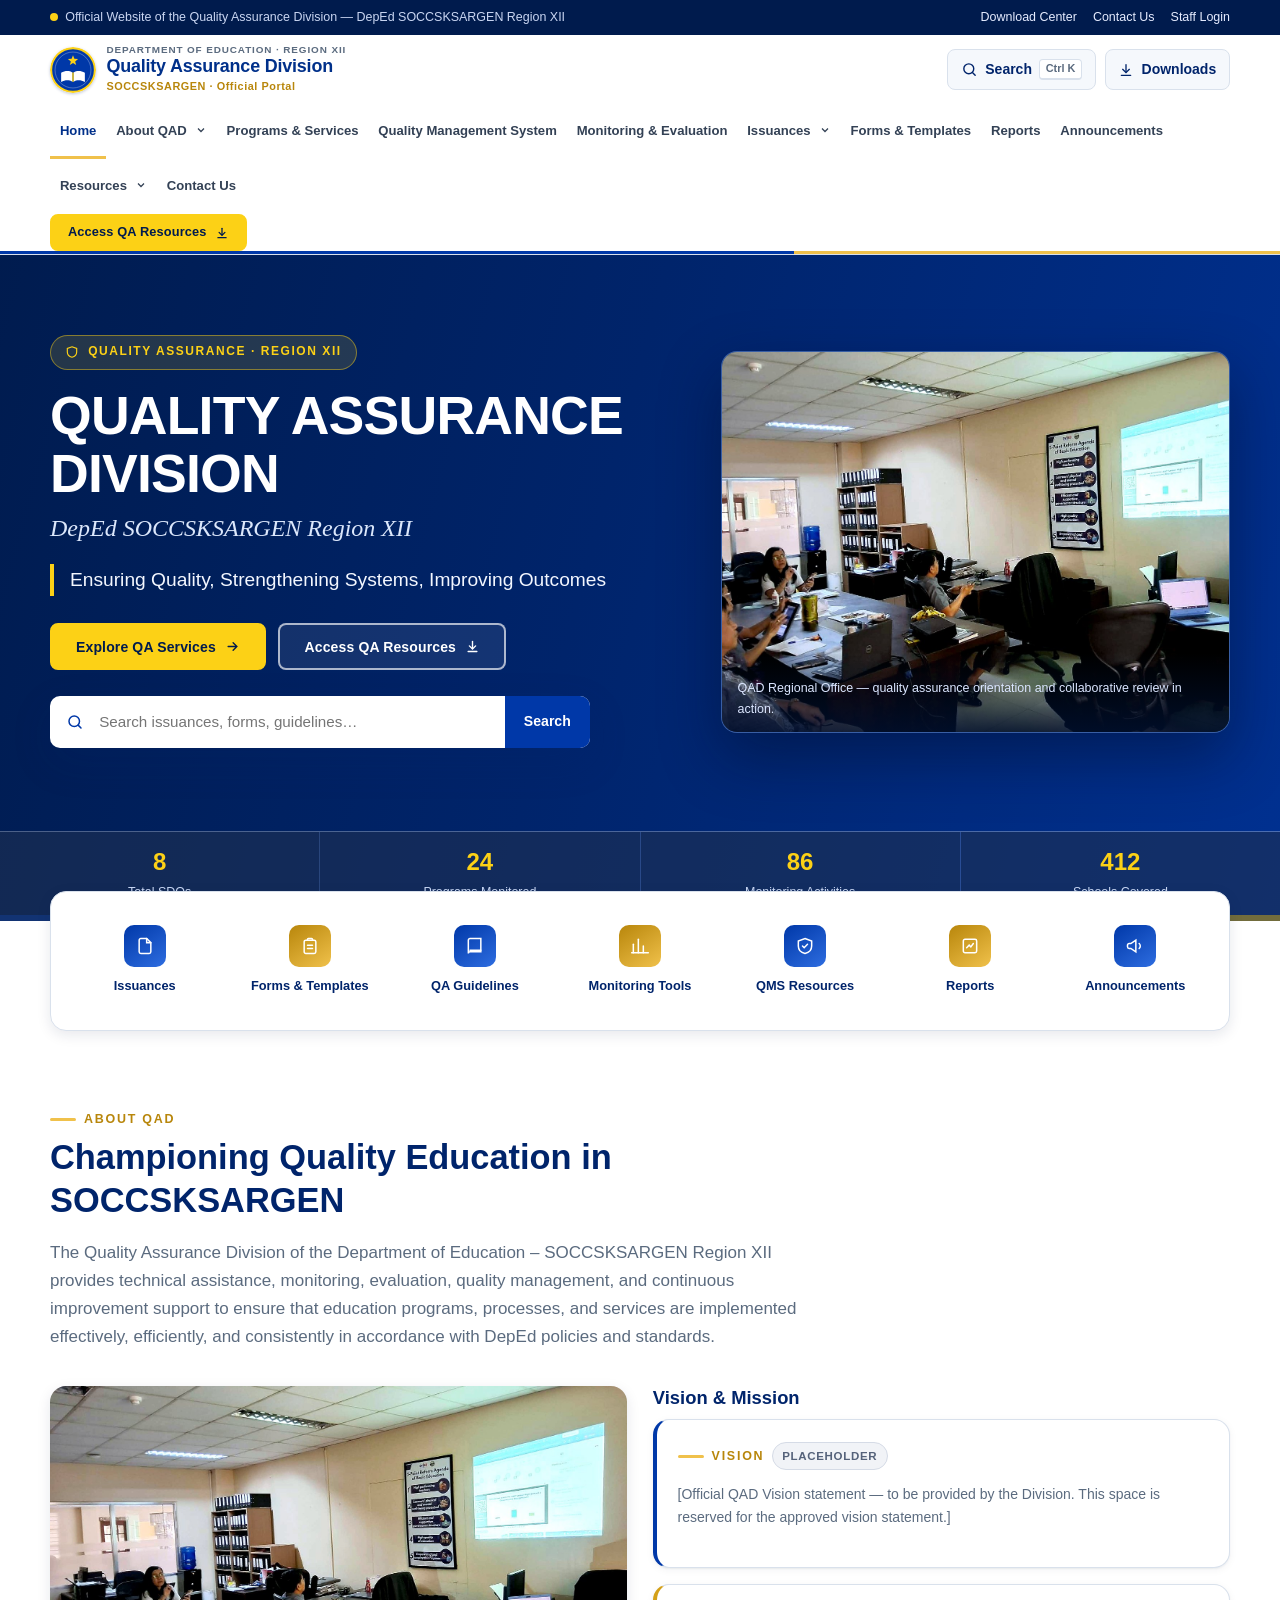
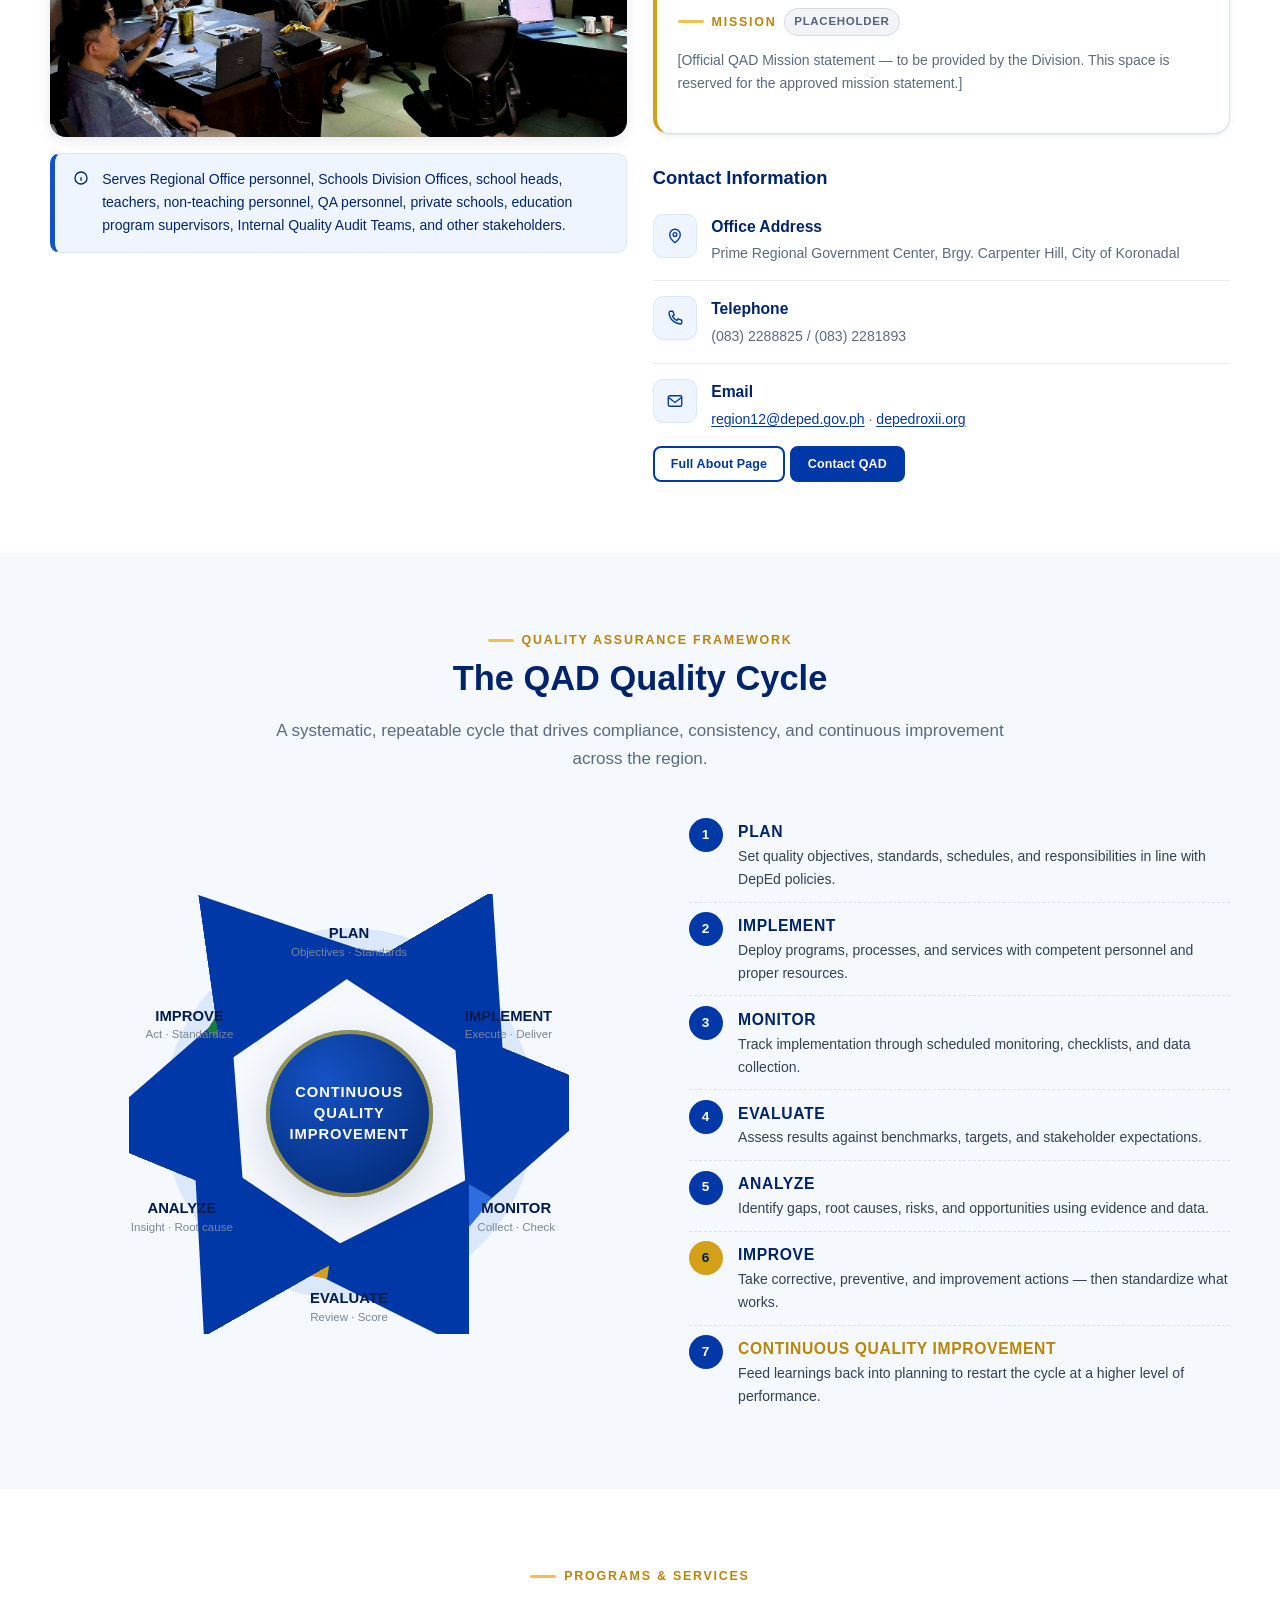
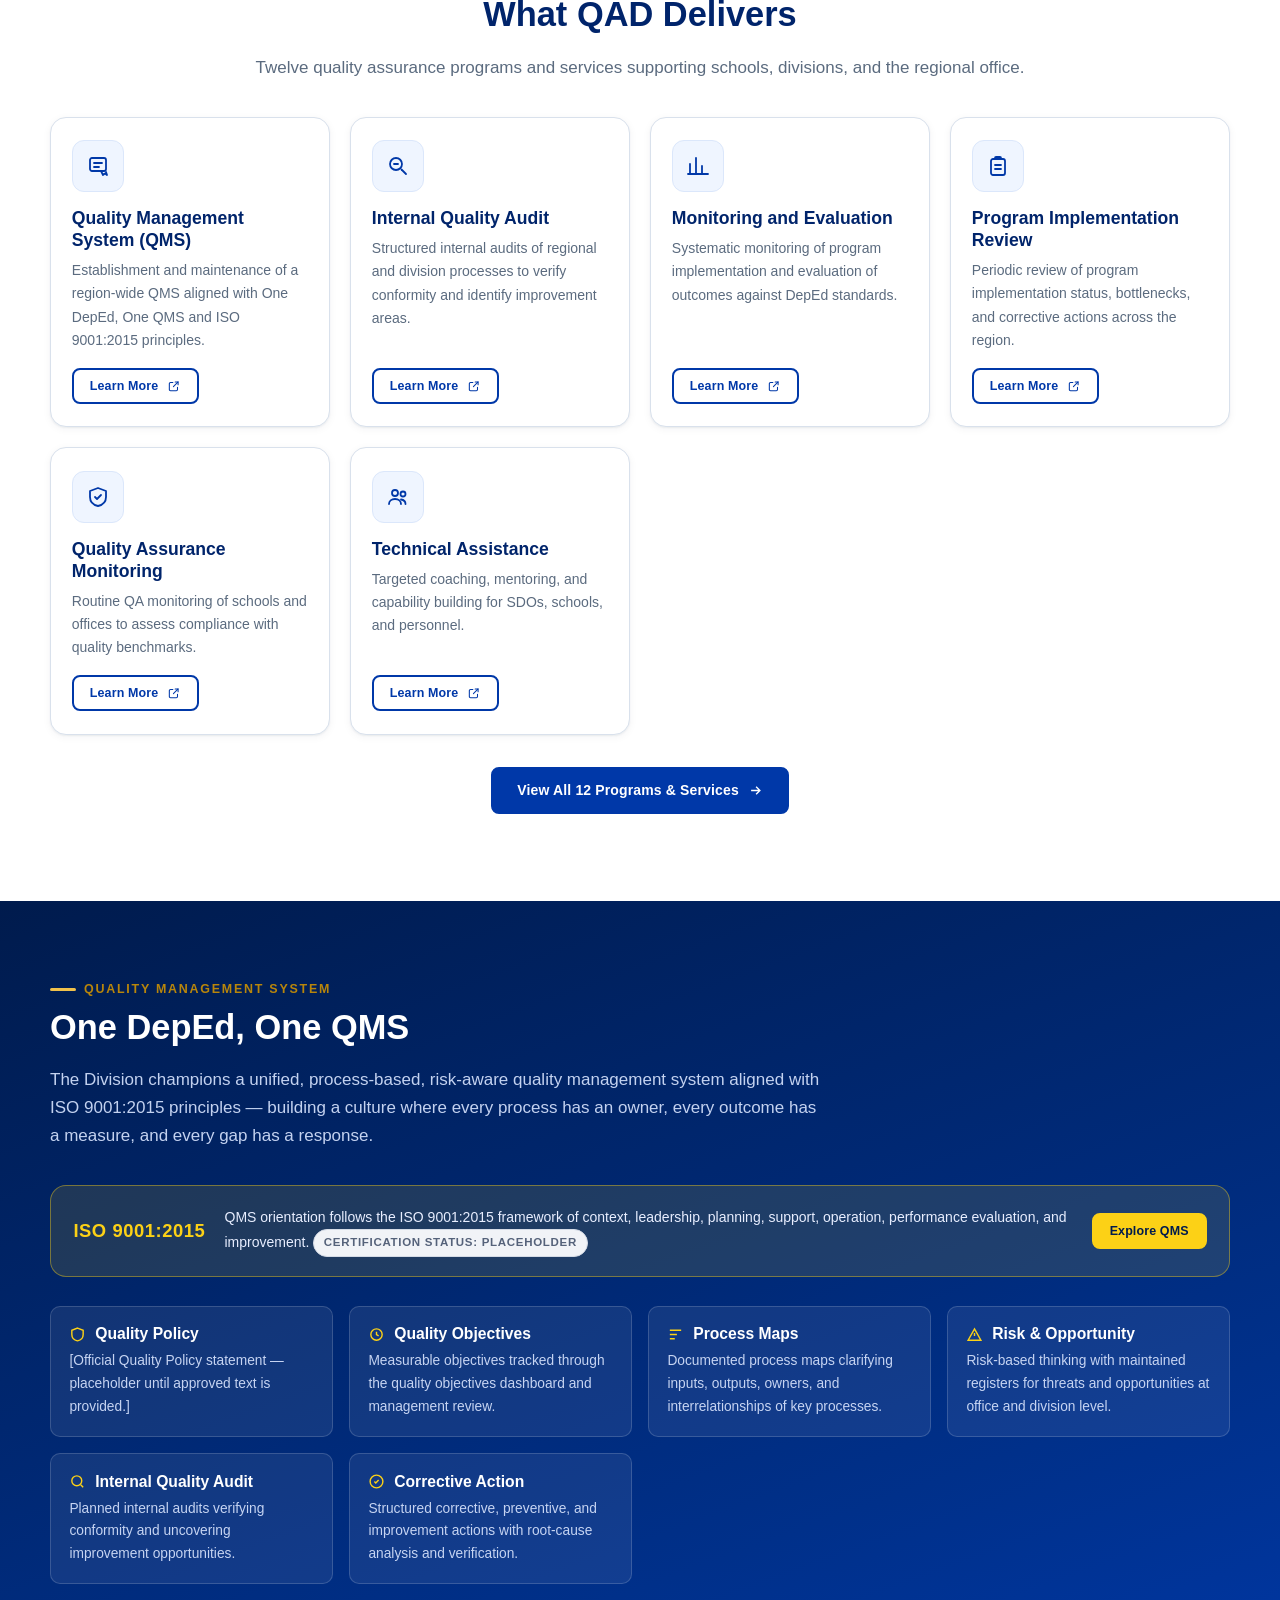
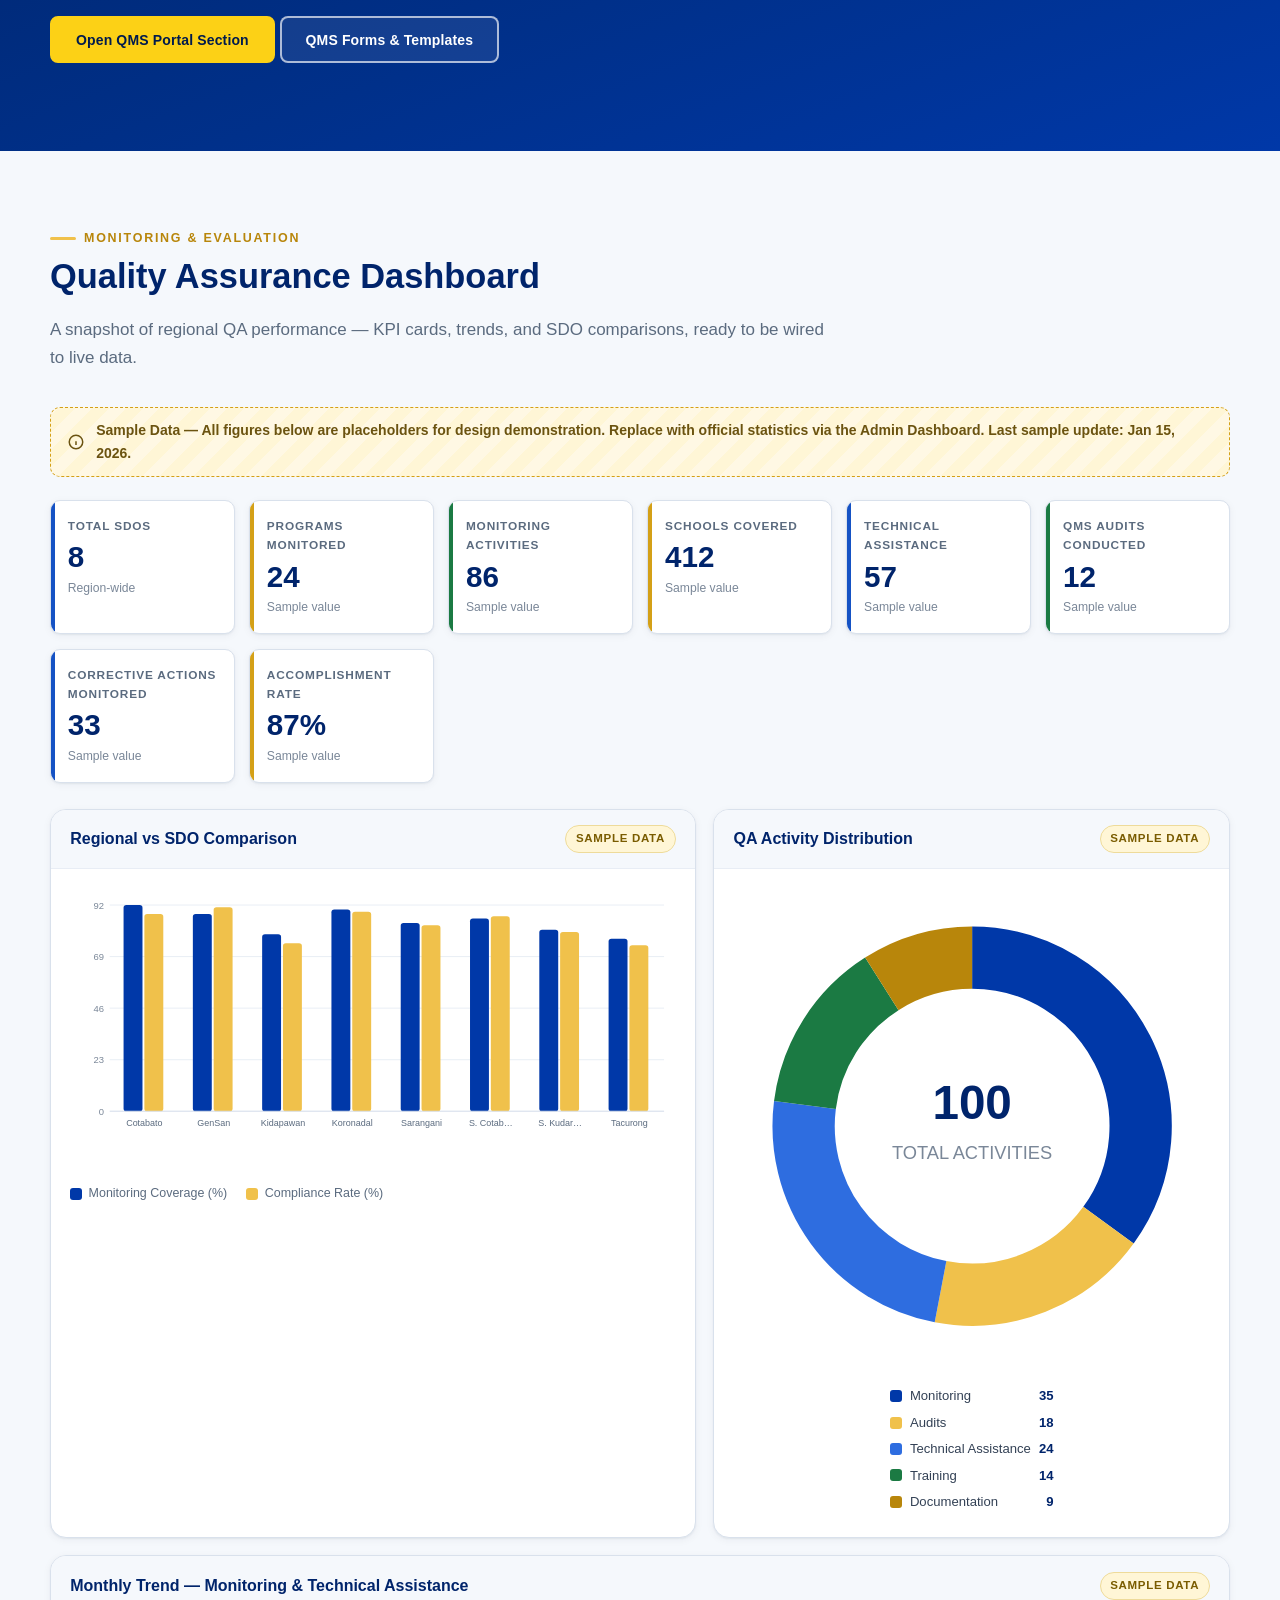
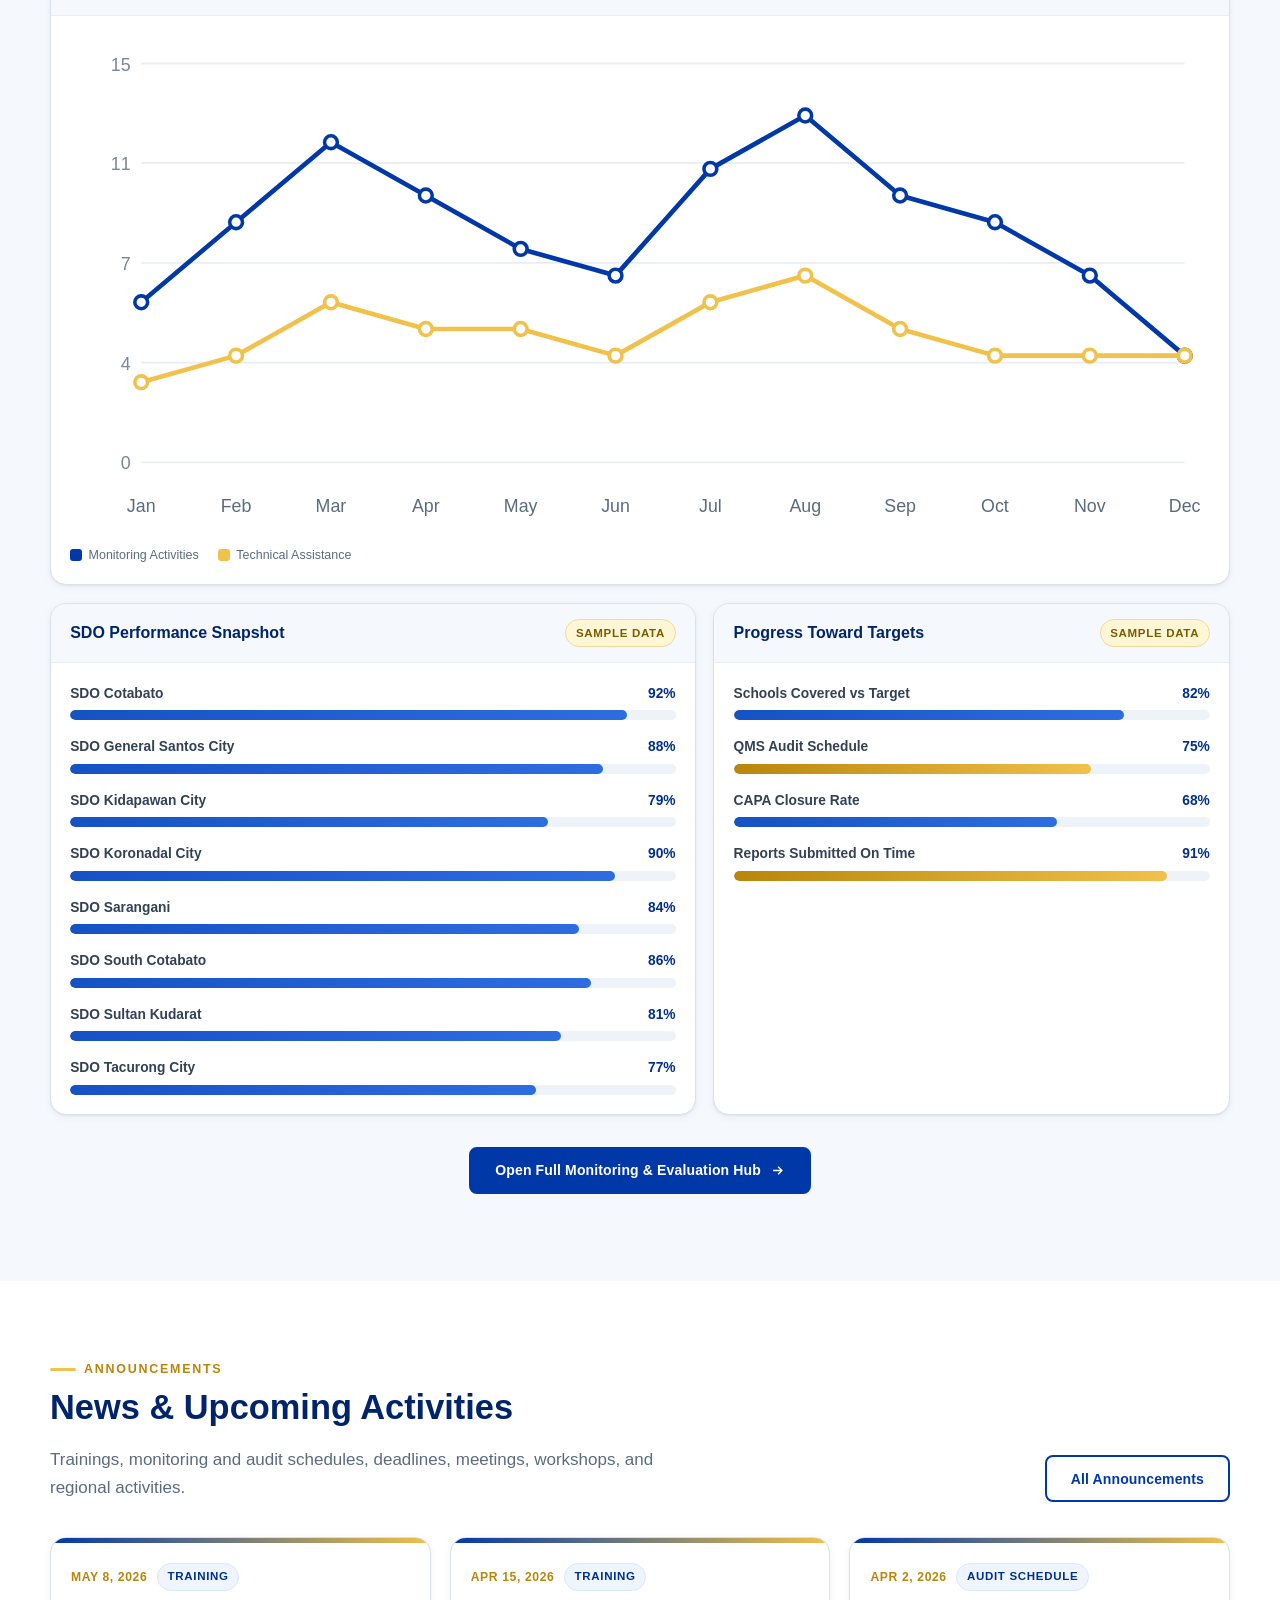
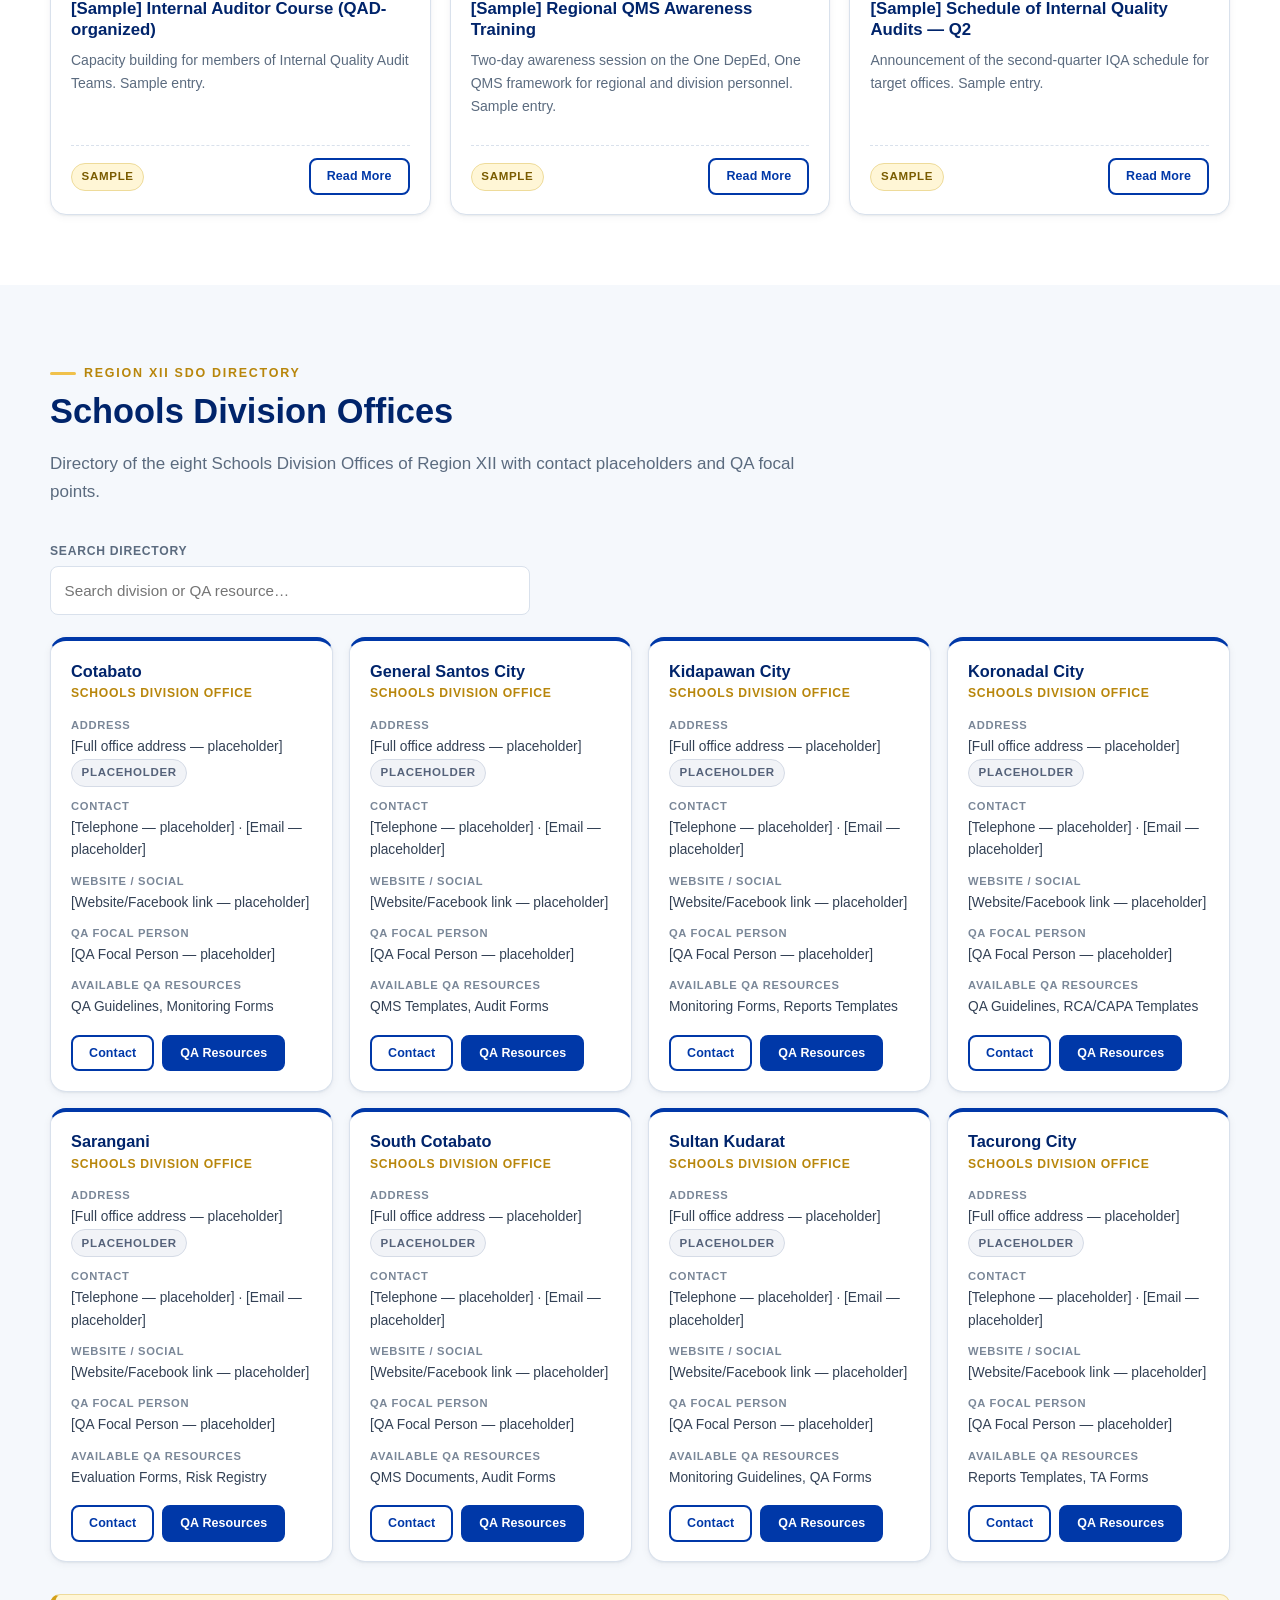
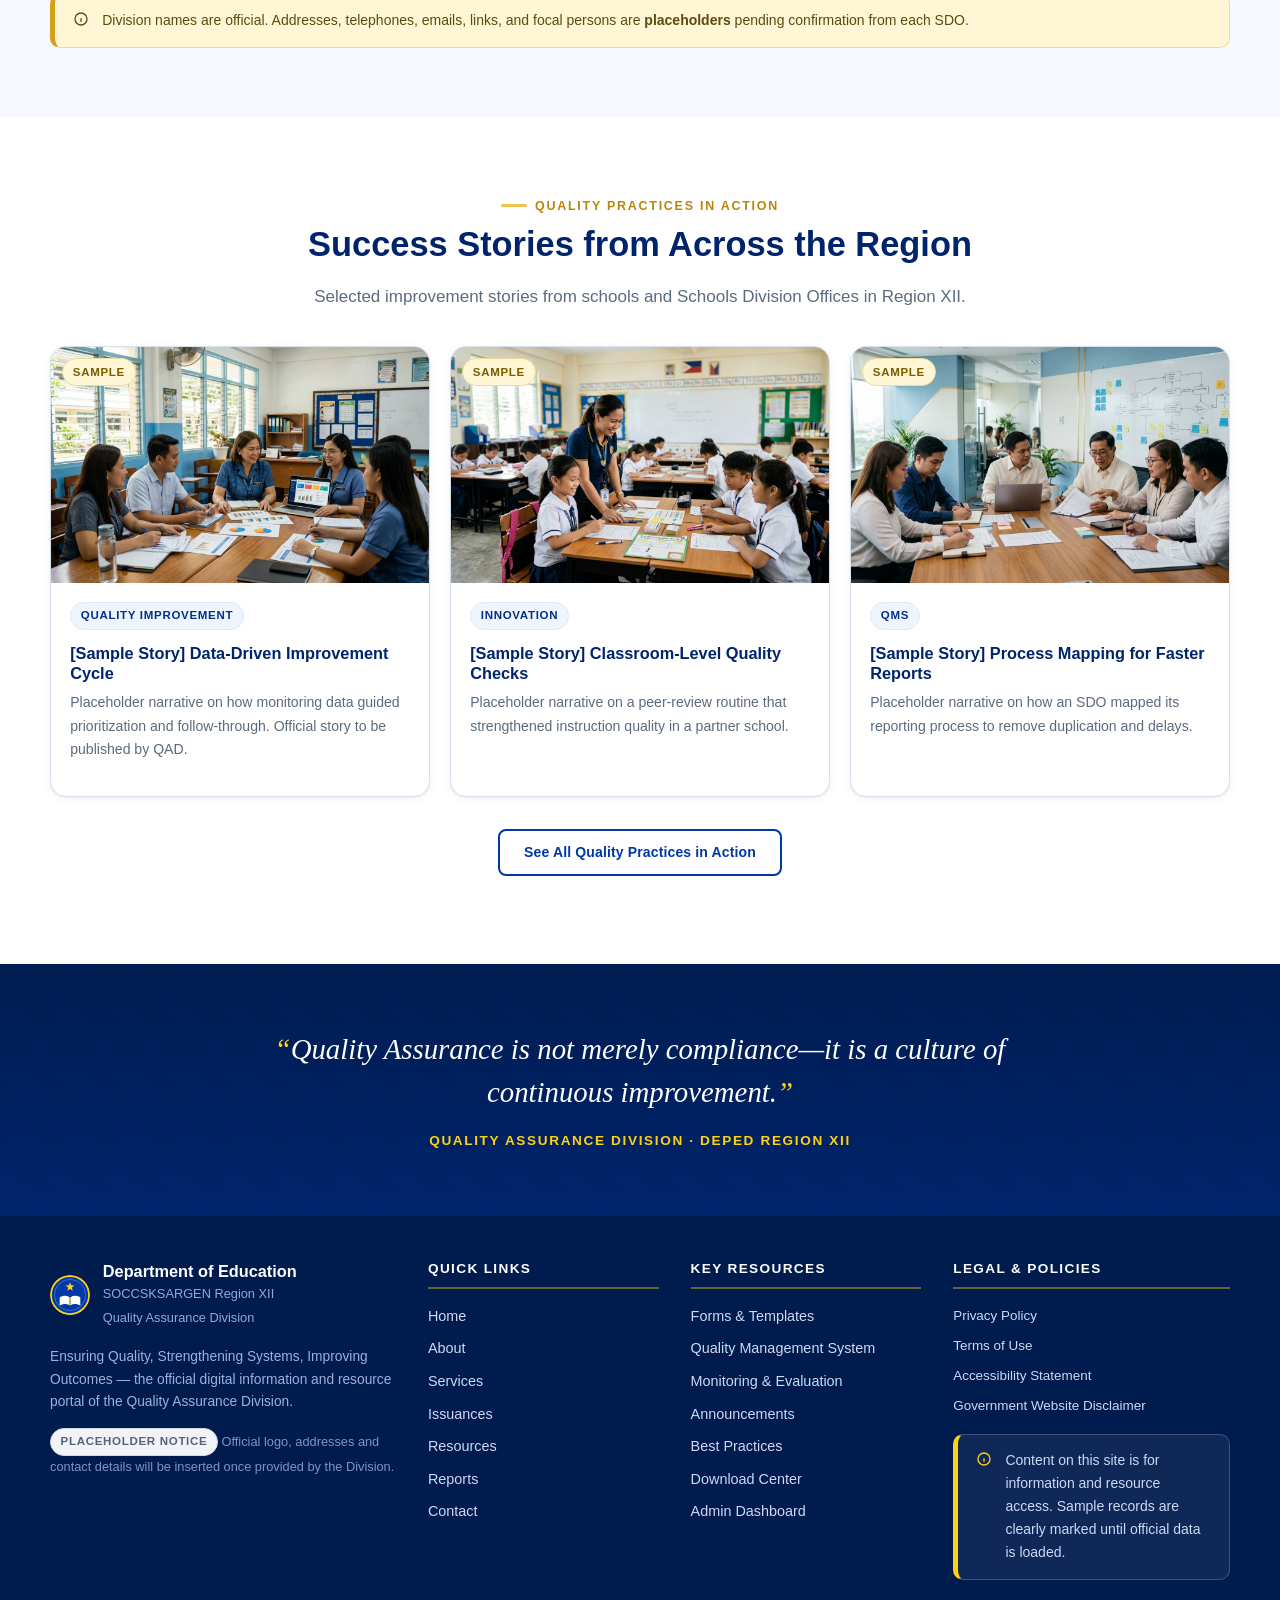
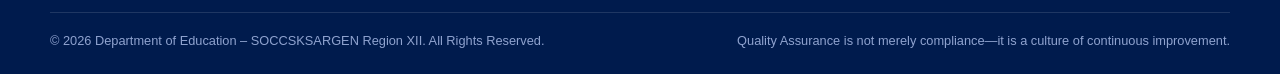
==== commit 8666a206: "Add files via upload" ====
--- a/index.html
+++ b/index.html
@@ -274,15 +274,15 @@
           <ul class="function-list">
             <li>
               <span class="fn-icon"><svg width="18" height="18" viewBox="0 0 24 24" fill="none" stroke="currentColor" stroke-width="1.8" aria-hidden="true"><path d="M12 21s-7-5.2-7-11a7 7 0 0 1 14 0c0 5.8-7 11-7 11z"/><circle cx="12" cy="10" r="2.5"/></svg></span>
-              <div><strong>Office Address</strong><p>[Regional Office XII address — placeholder]</p></div>
+              <div><strong>Office Address</strong><p>Prime Regional Government Center, Brgy. Carpenter Hill, City of Koronadal</p></div>
             </li>
             <li>
               <span class="fn-icon"><svg width="18" height="18" viewBox="0 0 24 24" fill="none" stroke="currentColor" stroke-width="1.8" aria-hidden="true"><path d="M6 3h3l2 5-2.5 1.5a12 12 0 0 0 6 6L16 13l5 2v3a2 2 0 0 1-2 2A16 16 0 0 1 4 5a2 2 0 0 1 2-2z"/></svg></span>
-              <div><strong>Telephone</strong><p>[Telephone number — placeholder]</p></div>
+              <div><strong>Telephone</strong><p>(083) 2288825 / (083) 2281893</p></div>
             </li>
             <li>
               <span class="fn-icon"><svg width="18" height="18" viewBox="0 0 24 24" fill="none" stroke="currentColor" stroke-width="1.8" aria-hidden="true"><rect x="3" y="5" width="18" height="14" rx="2"/><path d="M3 7l9 7 9-7"/></svg></span>
-              <div><strong>Email</strong><p>[Official email address — placeholder]</p></div>
+              <div><strong>Email</strong><p><a href="mailto:region12@deped.gov.ph">region12@deped.gov.ph</a> · <a href="https://depedroxii.org" target="_blank" rel="noopener">depedroxii.org</a></p></div>
             </li>
           </ul>
           <a class="btn btn--outline btn--sm" href="about.html">Full About Page</a>
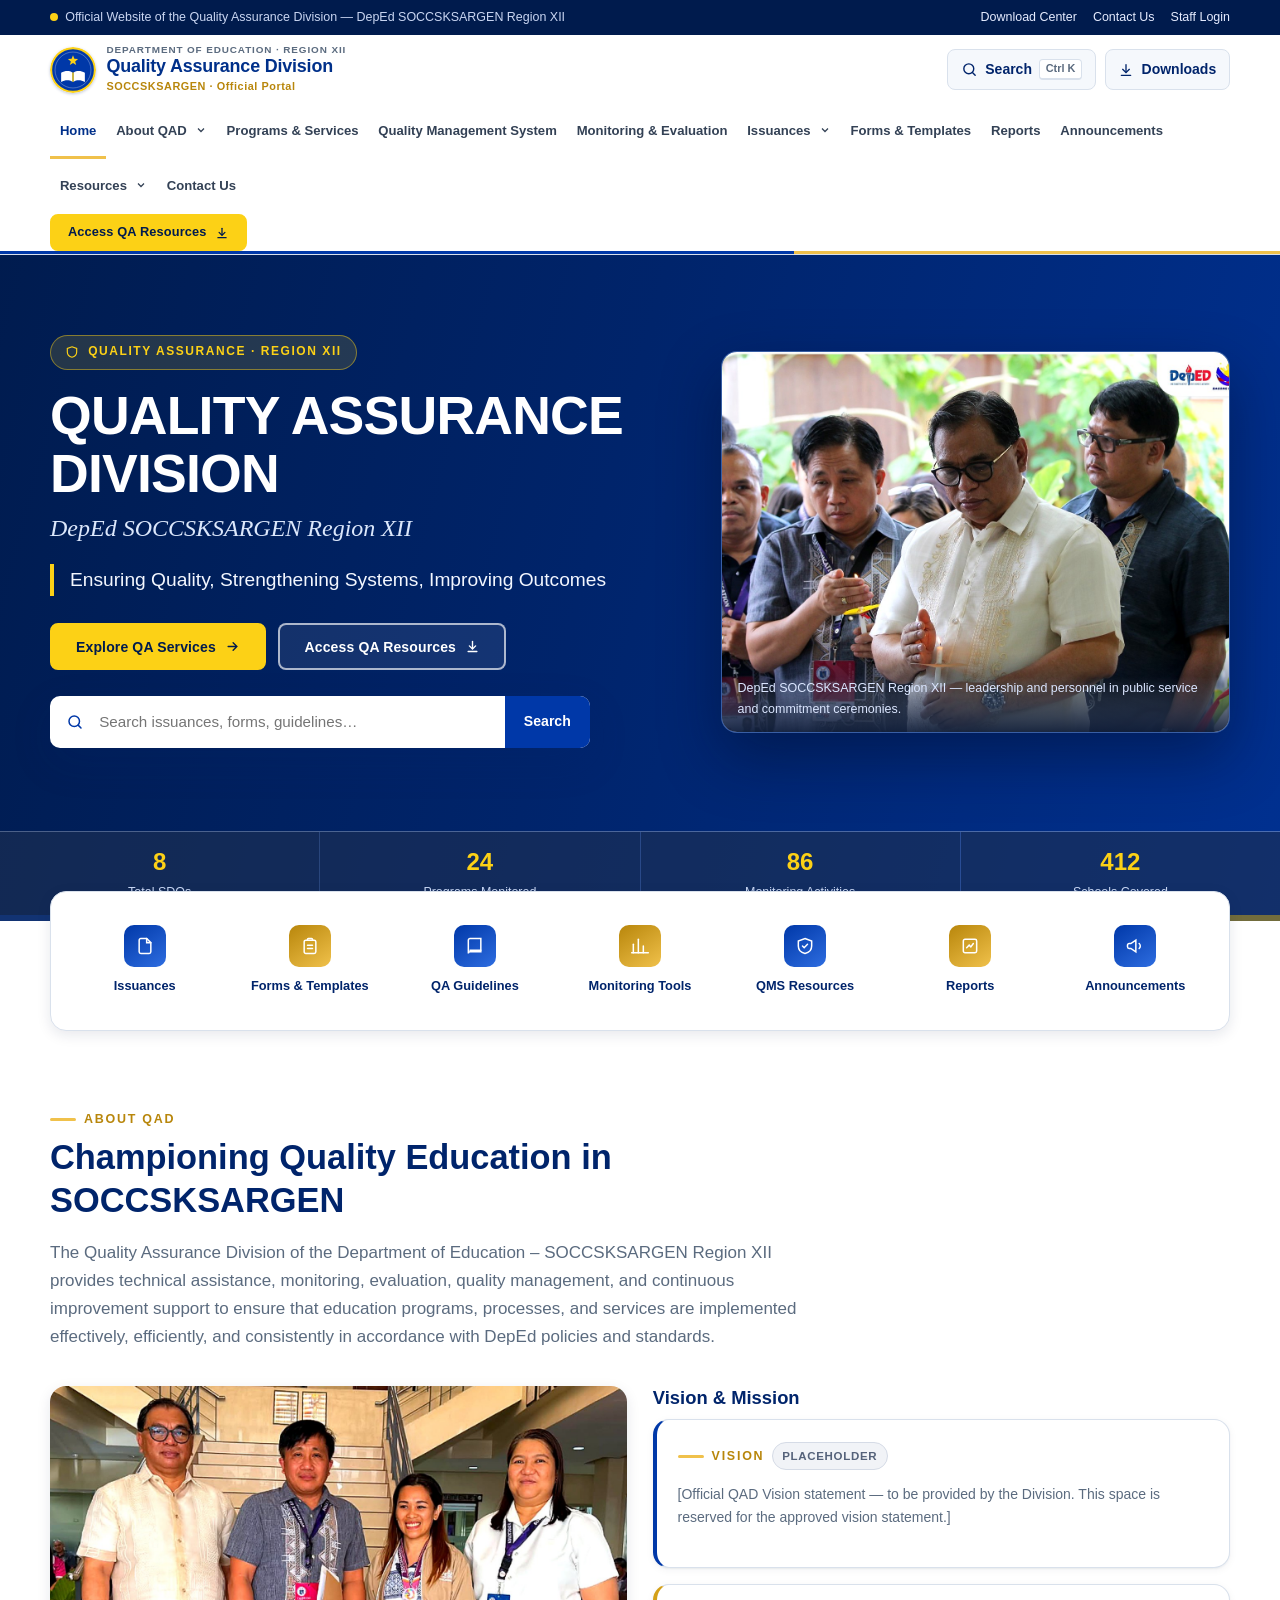
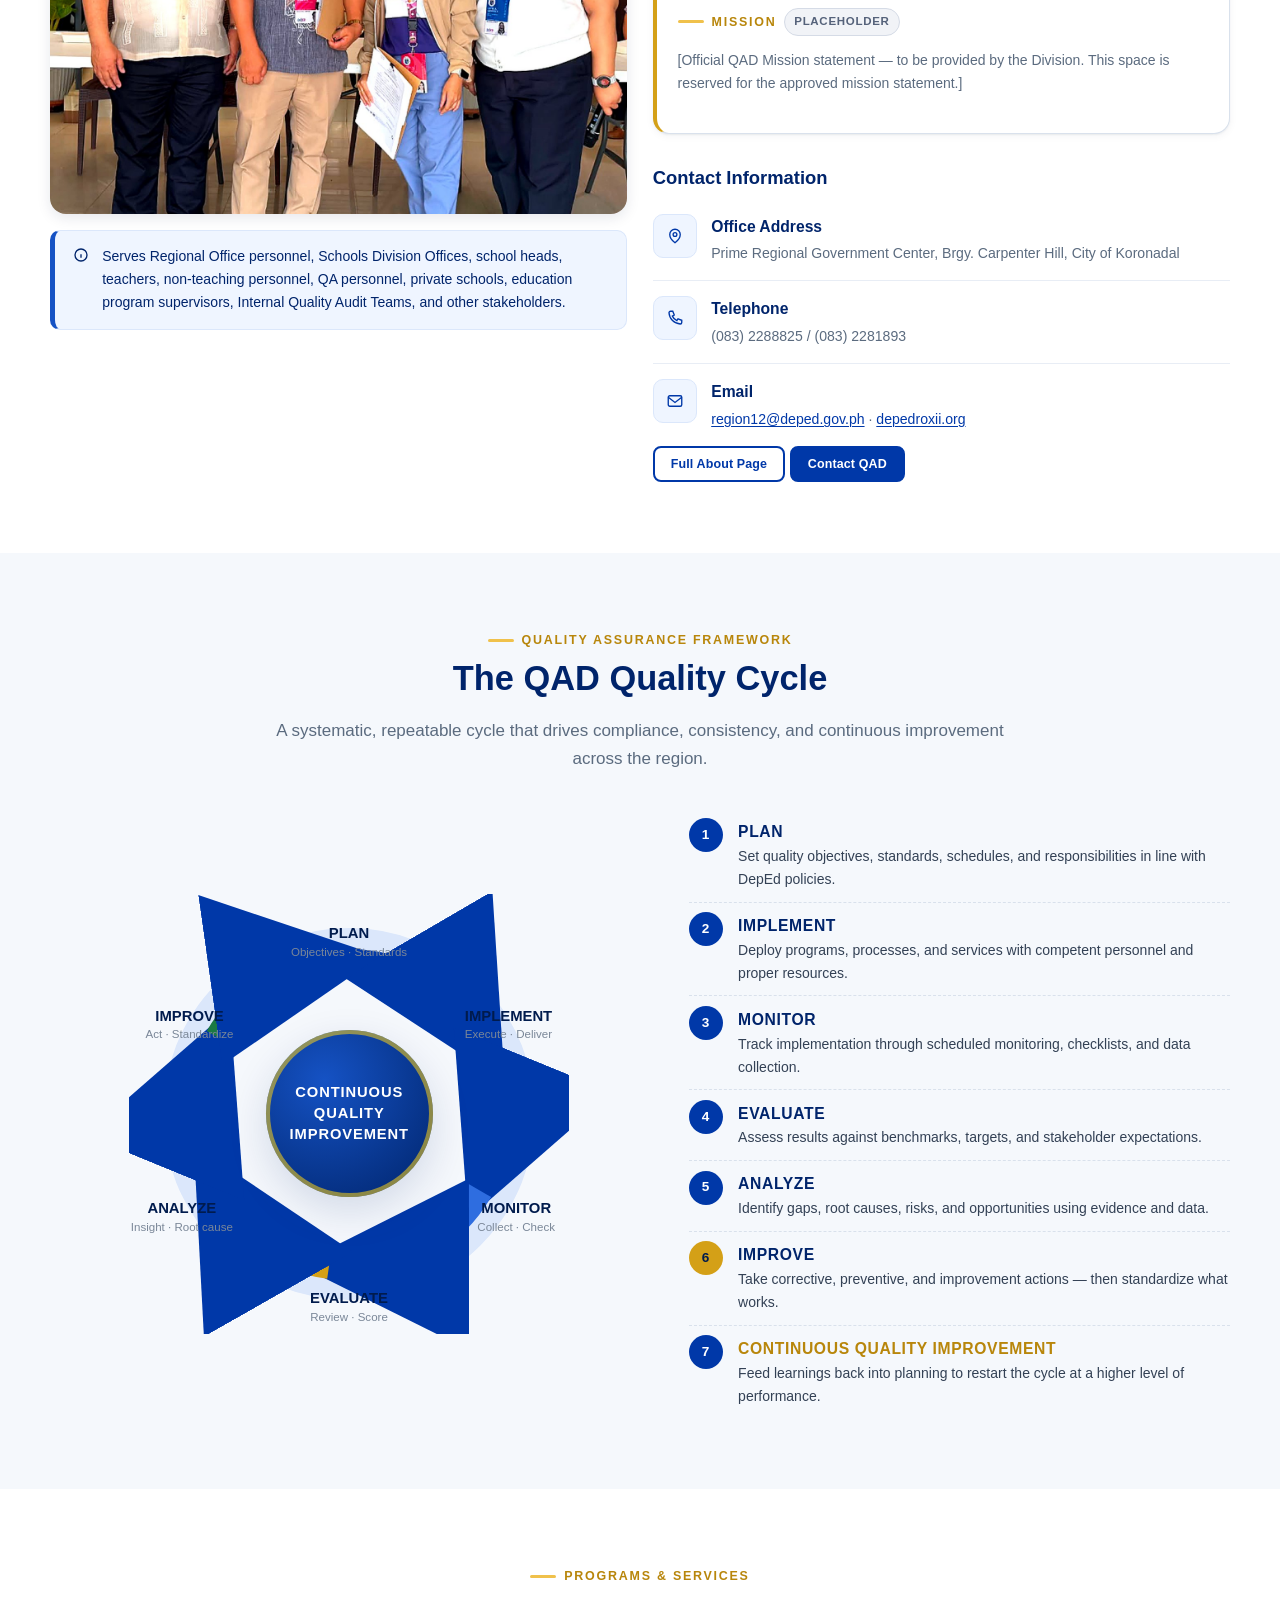
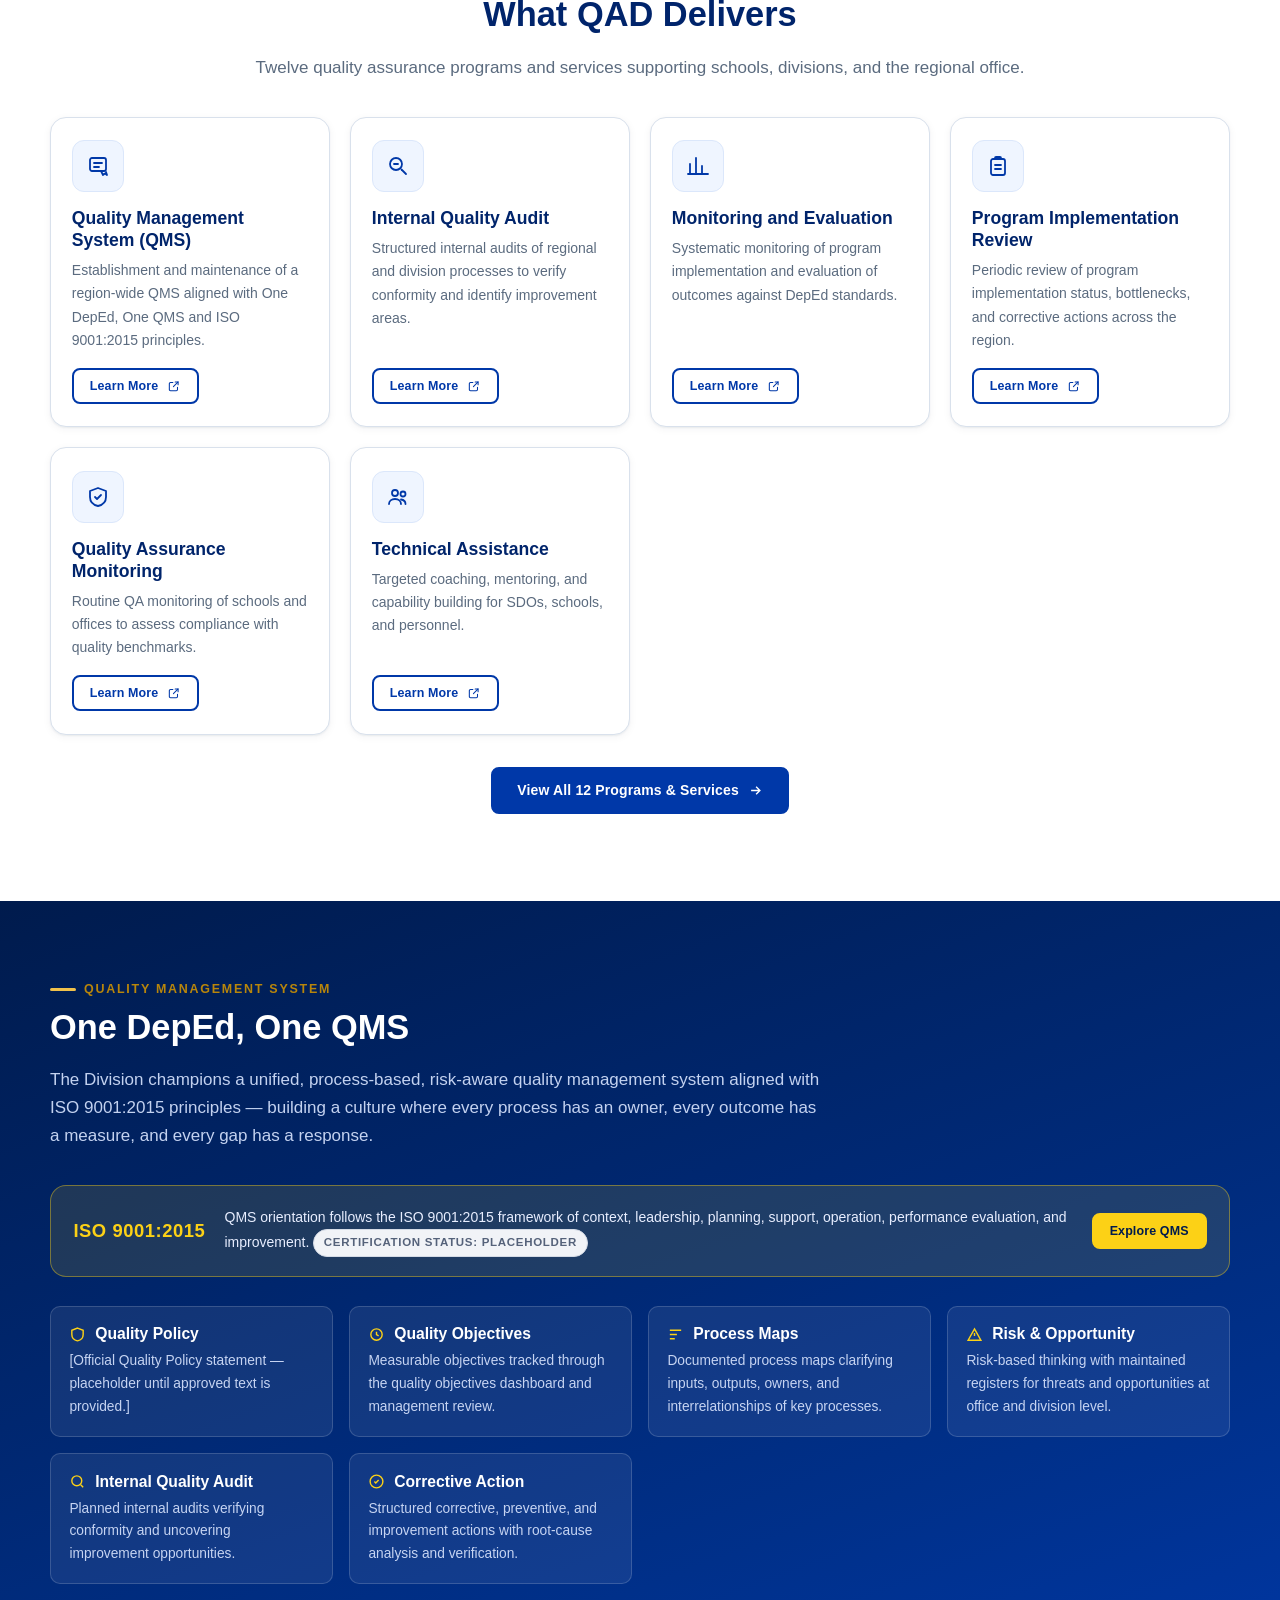
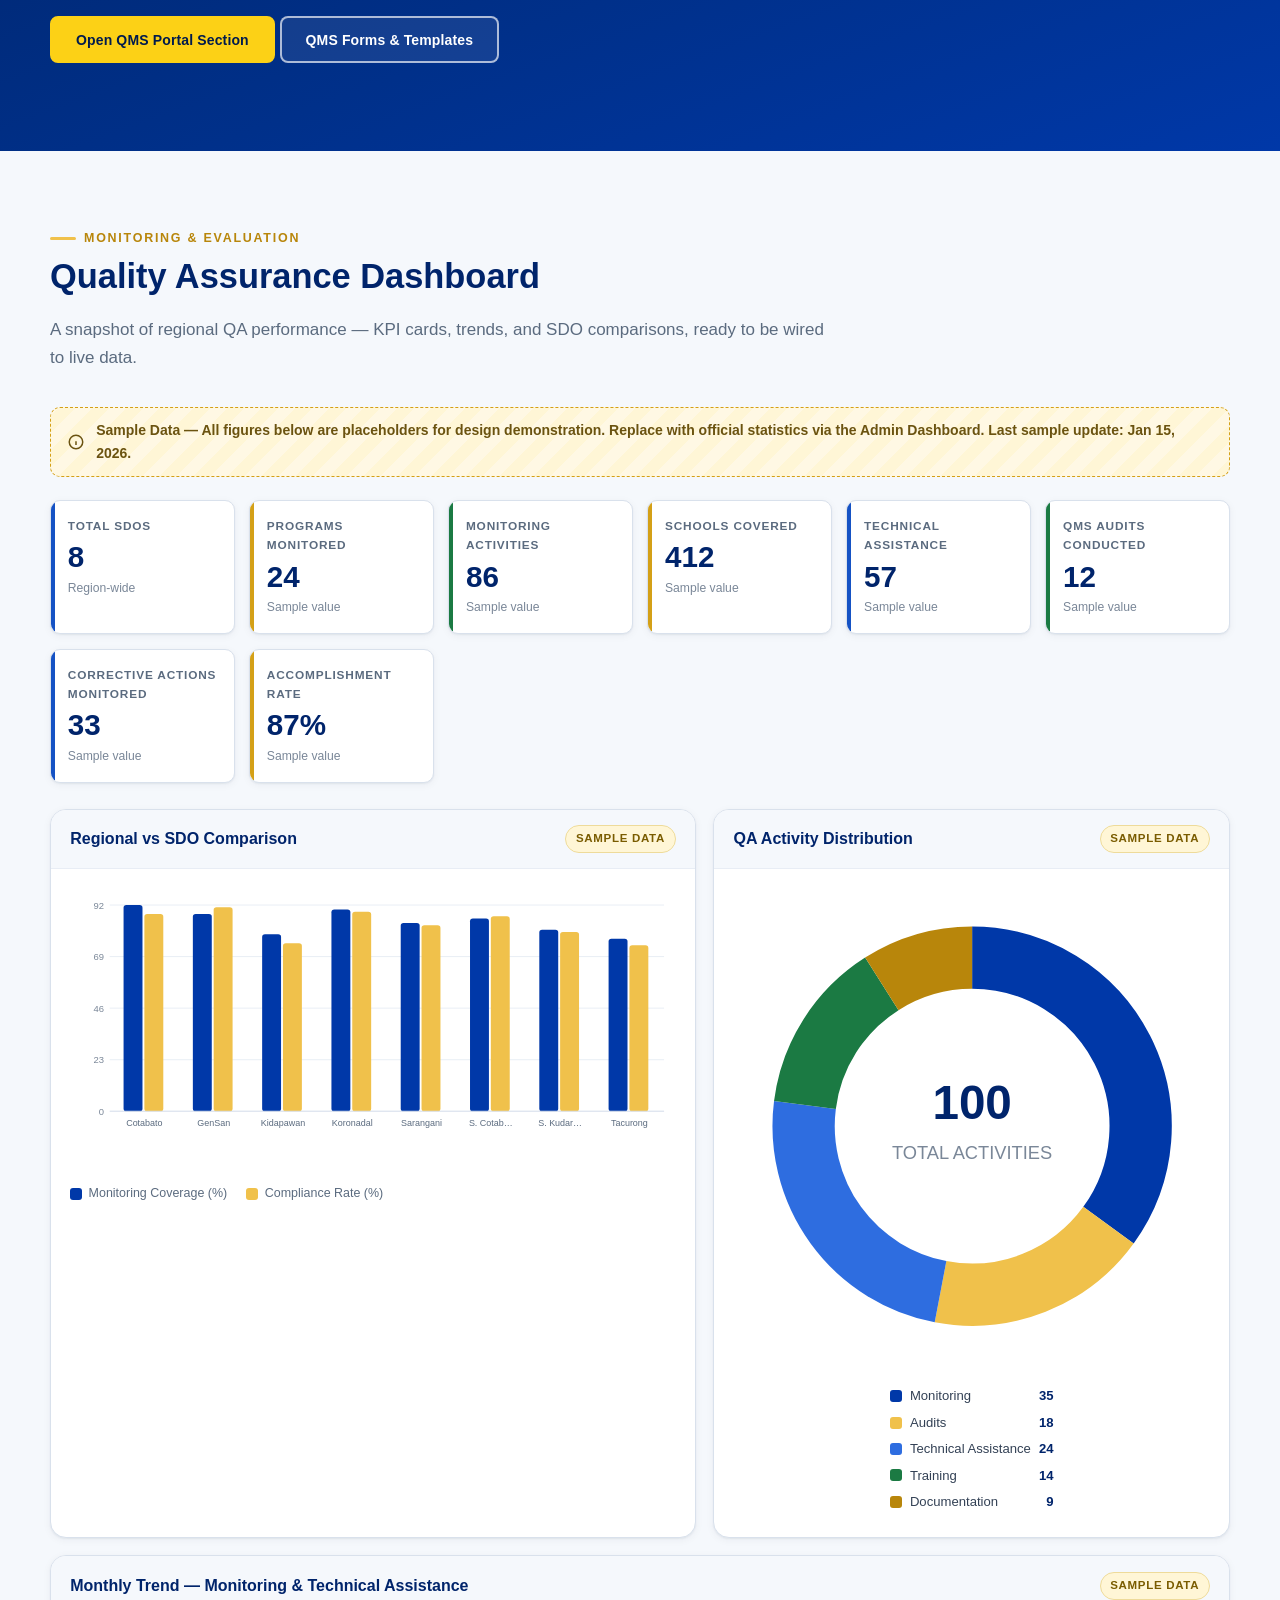
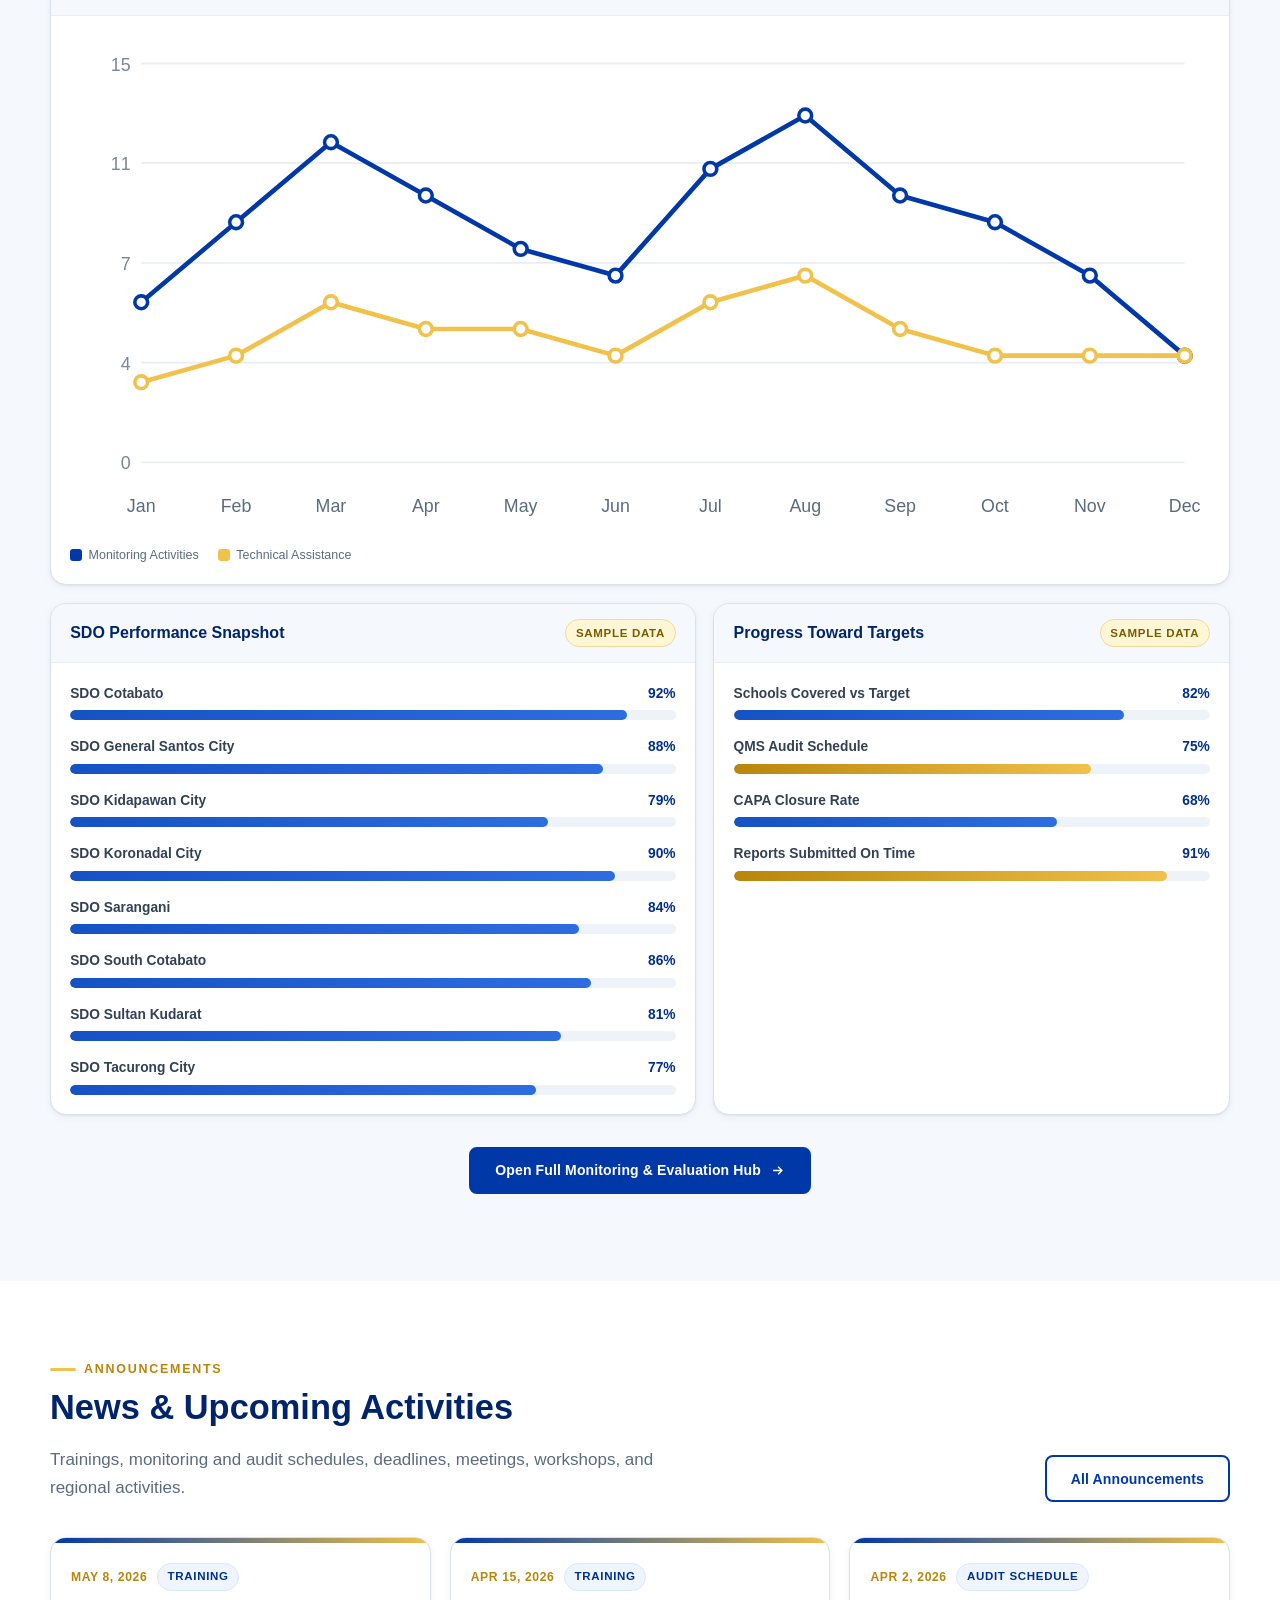
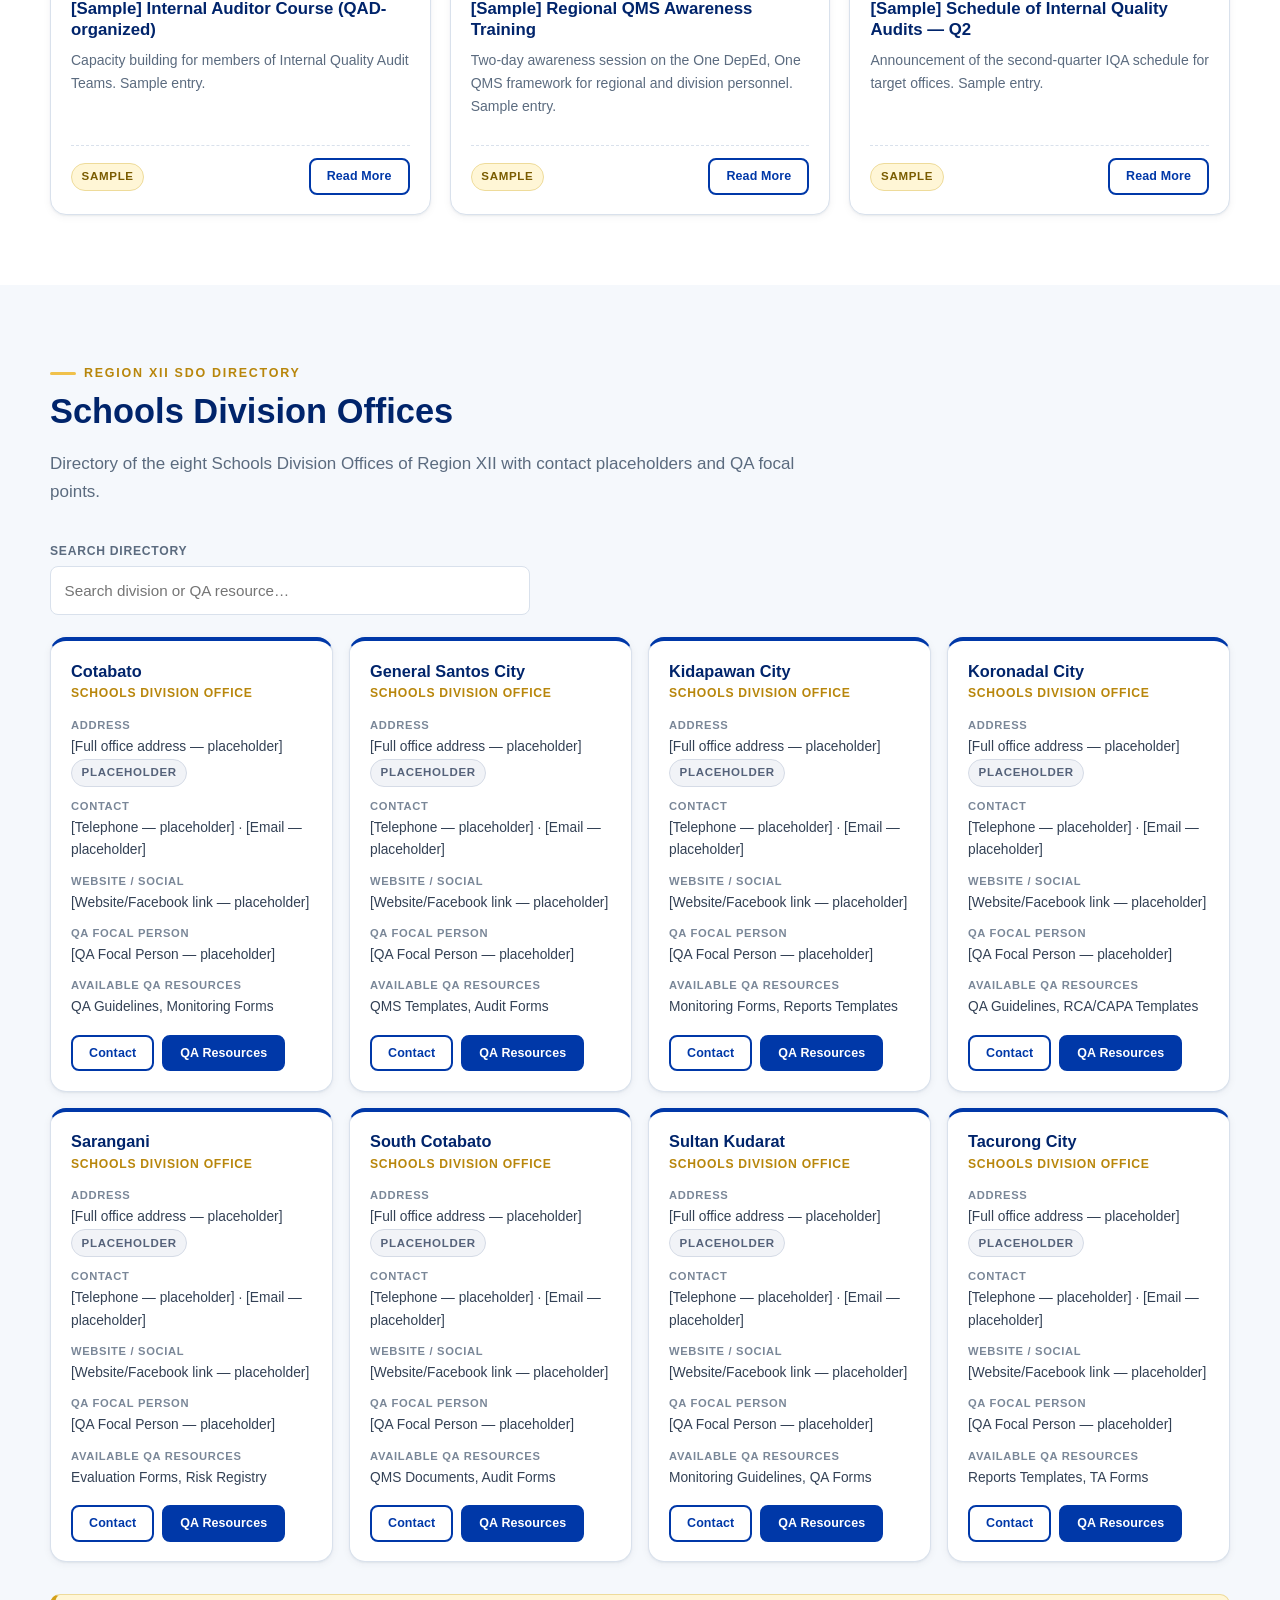
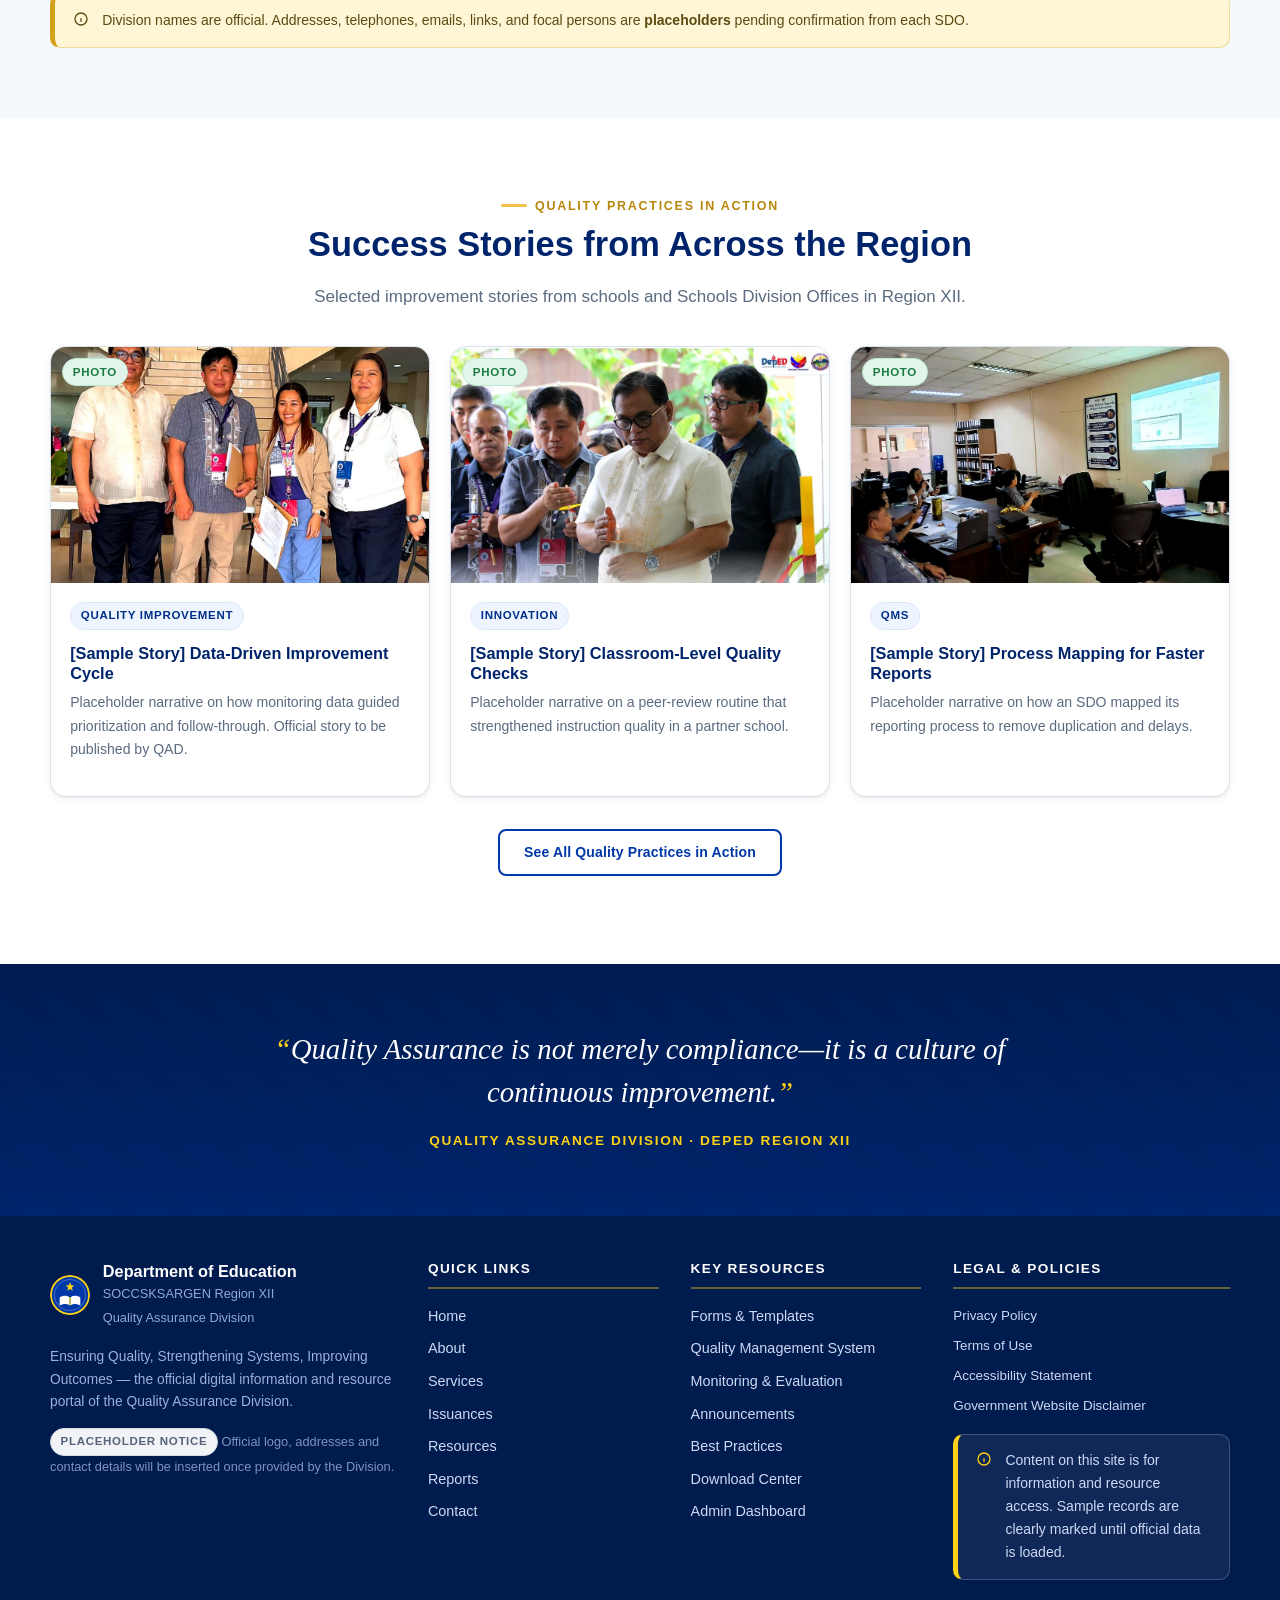
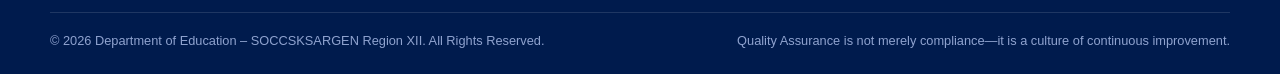
==== commit 029d4ed5: "Add files via upload" ====
--- a/index.html
+++ b/index.html
@@ -189,8 +189,8 @@
       </div>
 
       <div class="hero__media">
-        <img src="hero-qa.jpg" alt="QAD personnel during a quality assurance orientation at the DepEd SOCCSKSARGEN Region XII office, with the 5-Point Reform Agenda poster and presentation screen" width="1600" height="971" fetchpriority="high">
-        <div class="hero__media-cap">QAD Regional Office — quality assurance orientation and collaborative review in action.</div>
+        <img src="hero-qa.jpg" alt="DepEd SOCCSKSARGEN Region XII personnel during a turnover and commitment ceremony" width="1600" height="916" fetchpriority="high">
+        <div class="hero__media-cap">DepEd SOCCSKSARGEN Region XII — leadership and personnel in public service and commitment ceremonies.</div>
       </div>
     </div>
 
@@ -250,7 +250,7 @@
 
       <div class="grid grid-2" style="align-items:start;gap:1.6rem;">
         <div>
-          <img src="about-team.jpg" alt="QAD office team during a technical working session at the Regional Office XII" width="1600" height="971" style="border-radius:16px;box-shadow:var(--shadow-md);" loading="lazy">
+          <img src="about-team.jpg" alt="DepEd Region XII personnel at a regional engagement, posing together at the venue" width="1400" height="1036" style="border-radius:16px;box-shadow:var(--shadow-md);" loading="lazy">
           <div class="callout callout--info mt-1">
             <svg width="16" height="16" viewBox="0 0 24 24" fill="none" stroke="currentColor" stroke-width="2" aria-hidden="true"><circle cx="12" cy="12" r="9"/><path d="M12 11v5M12 8h.01"/></svg>
             <span>Serves Regional Office personnel, Schools Division Offices, school heads, teachers, non-teaching personnel, QA personnel, private schools, education program supervisors, Internal Quality Audit Teams, and other stakeholders.</span>
@@ -496,7 +496,7 @@
       </div>
       <div class="grid grid-3">
         <article class="story-card">
-          <div class="story-card__img"><span class="chip chip--sample">Sample</span><img src="best-practice-1.jpg" alt="Educators reviewing performance charts in a data review meeting" loading="lazy"></div>
+          <div class="story-card__img"><span class="chip chip--green">Photo</span><img src="best-practice-1.jpg" alt="DepEd Region XII personnel together at a regional engagement" loading="lazy"></div>
           <div class="story-card__body">
             <div class="card__meta"><span class="chip chip--blue">Quality Improvement</span></div>
             <h3>[Sample Story] Data-Driven Improvement Cycle</h3>
@@ -504,7 +504,7 @@
           </div>
         </article>
         <article class="story-card">
-          <div class="story-card__img"><span class="chip chip--sample">Sample</span><img src="best-practice-2.jpg" alt="Teacher assisting students in an organized public school classroom" loading="lazy"></div>
+          <div class="story-card__img"><span class="chip chip--green">Photo</span><img src="best-practice-2.jpg" alt="Region XII personnel during a turnover and commitment ceremony" loading="lazy"></div>
           <div class="story-card__body">
             <div class="card__meta"><span class="chip chip--blue">Innovation</span></div>
             <h3>[Sample Story] Classroom-Level Quality Checks</h3>
@@ -512,7 +512,7 @@
           </div>
         </article>
         <article class="story-card">
-          <div class="story-card__img"><span class="chip chip--sample">Sample</span><img src="best-practice-3.jpg" alt="Internal quality audit team working with process flow notes on a whiteboard" loading="lazy"></div>
+          <div class="story-card__img"><span class="chip chip--green">Photo</span><img src="best-practice-3.jpg" alt="QAD office meeting with personnel reviewing materials and a presentation screen" loading="lazy"></div>
           <div class="story-card__body">
             <div class="card__meta"><span class="chip chip--blue">QMS</span></div>
             <h3>[Sample Story] Process Mapping for Faster Reports</h3>
--- a/styles.css
+++ b/styles.css
@@ -1410,6 +1410,21 @@
   display: grid;
   place-items: center;
   color: var(--blue-600);
+  overflow: hidden;
+  padding: 0;
+}
+.person-card__avatar img {
+  width: 100%;
+  height: 100%;
+  object-fit: cover;
+  object-position: center 18%;
+  display: block;
+  border-radius: 50%;
+}
+.person-card__avatar--photo {
+  width: 88px; height: 88px;
+  border-color: var(--gold-400);
+  box-shadow: 0 2px 8px rgba(0, 36, 107, .18);
 }
 .person-card h3 { font-size: .98rem; margin-bottom: .15rem; }
 .person-card .role { font-size: .82rem; color: var(--gold-600); font-weight: 700; }
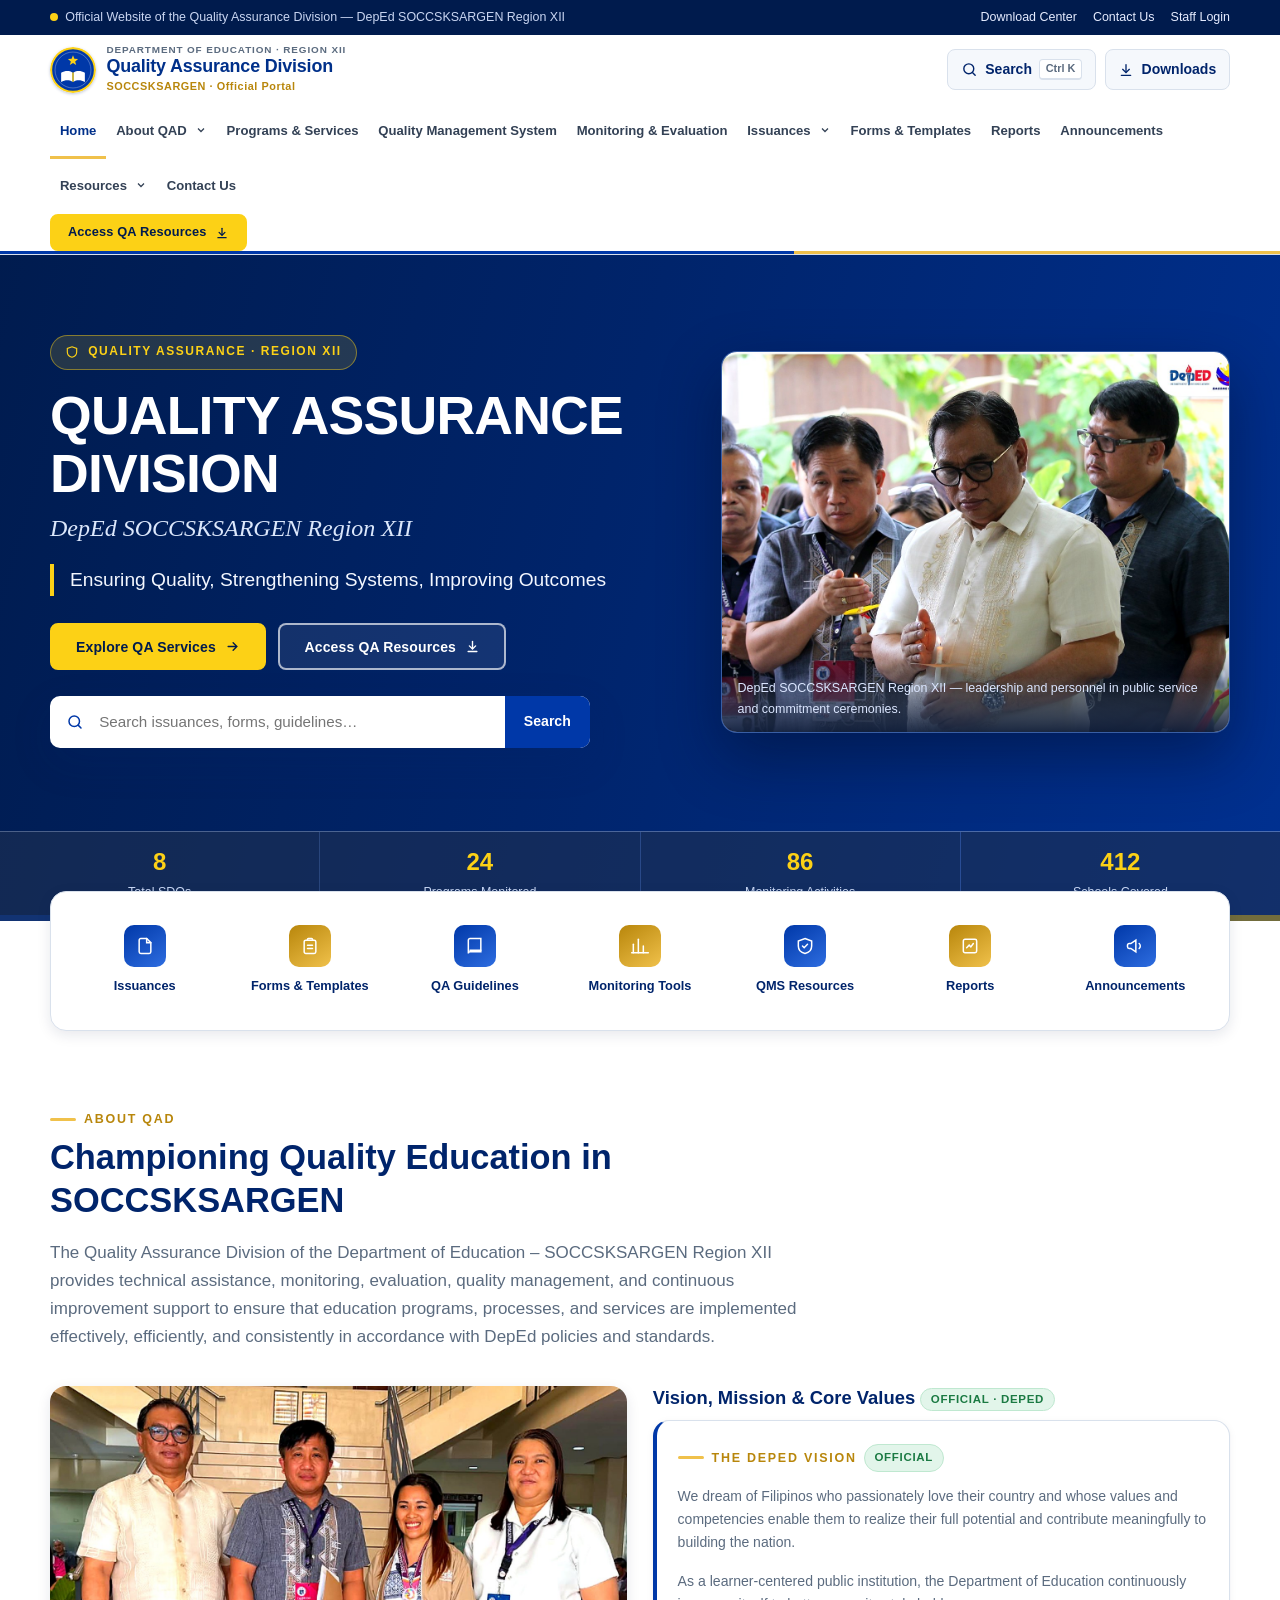
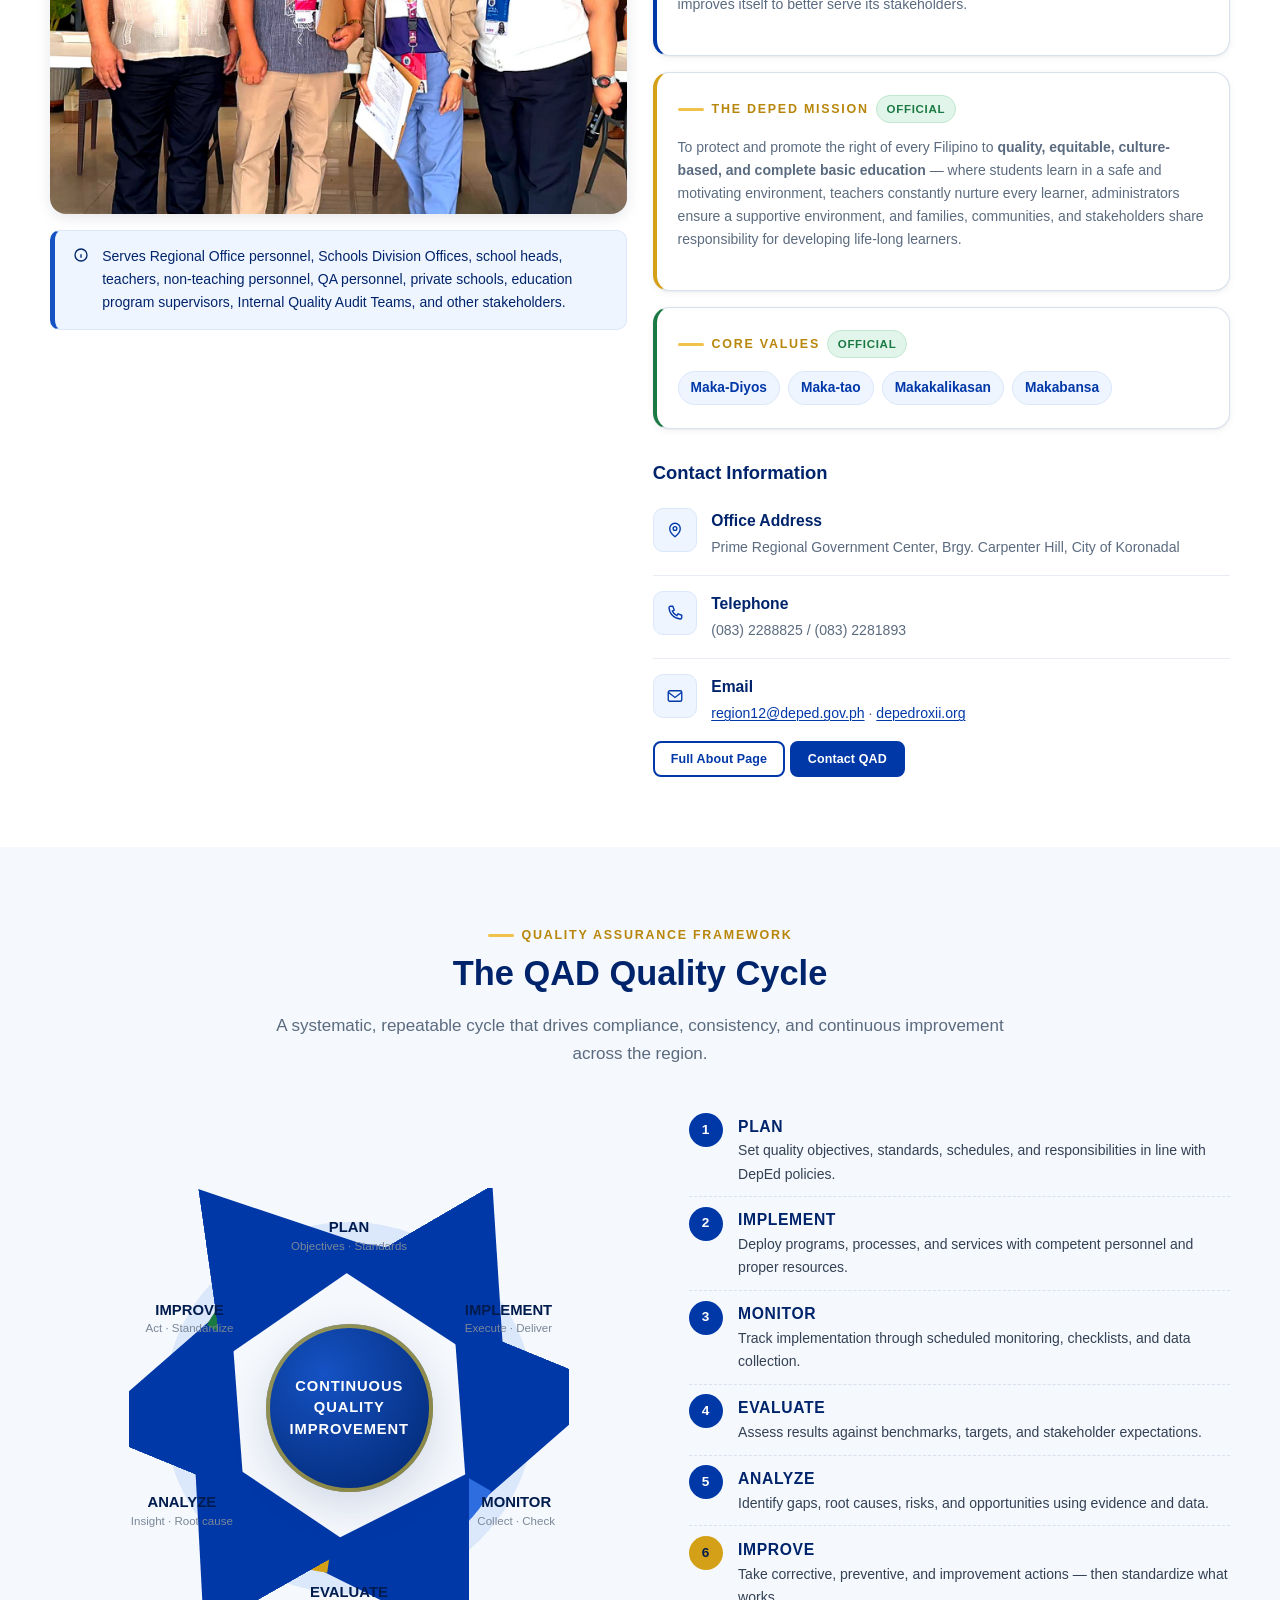
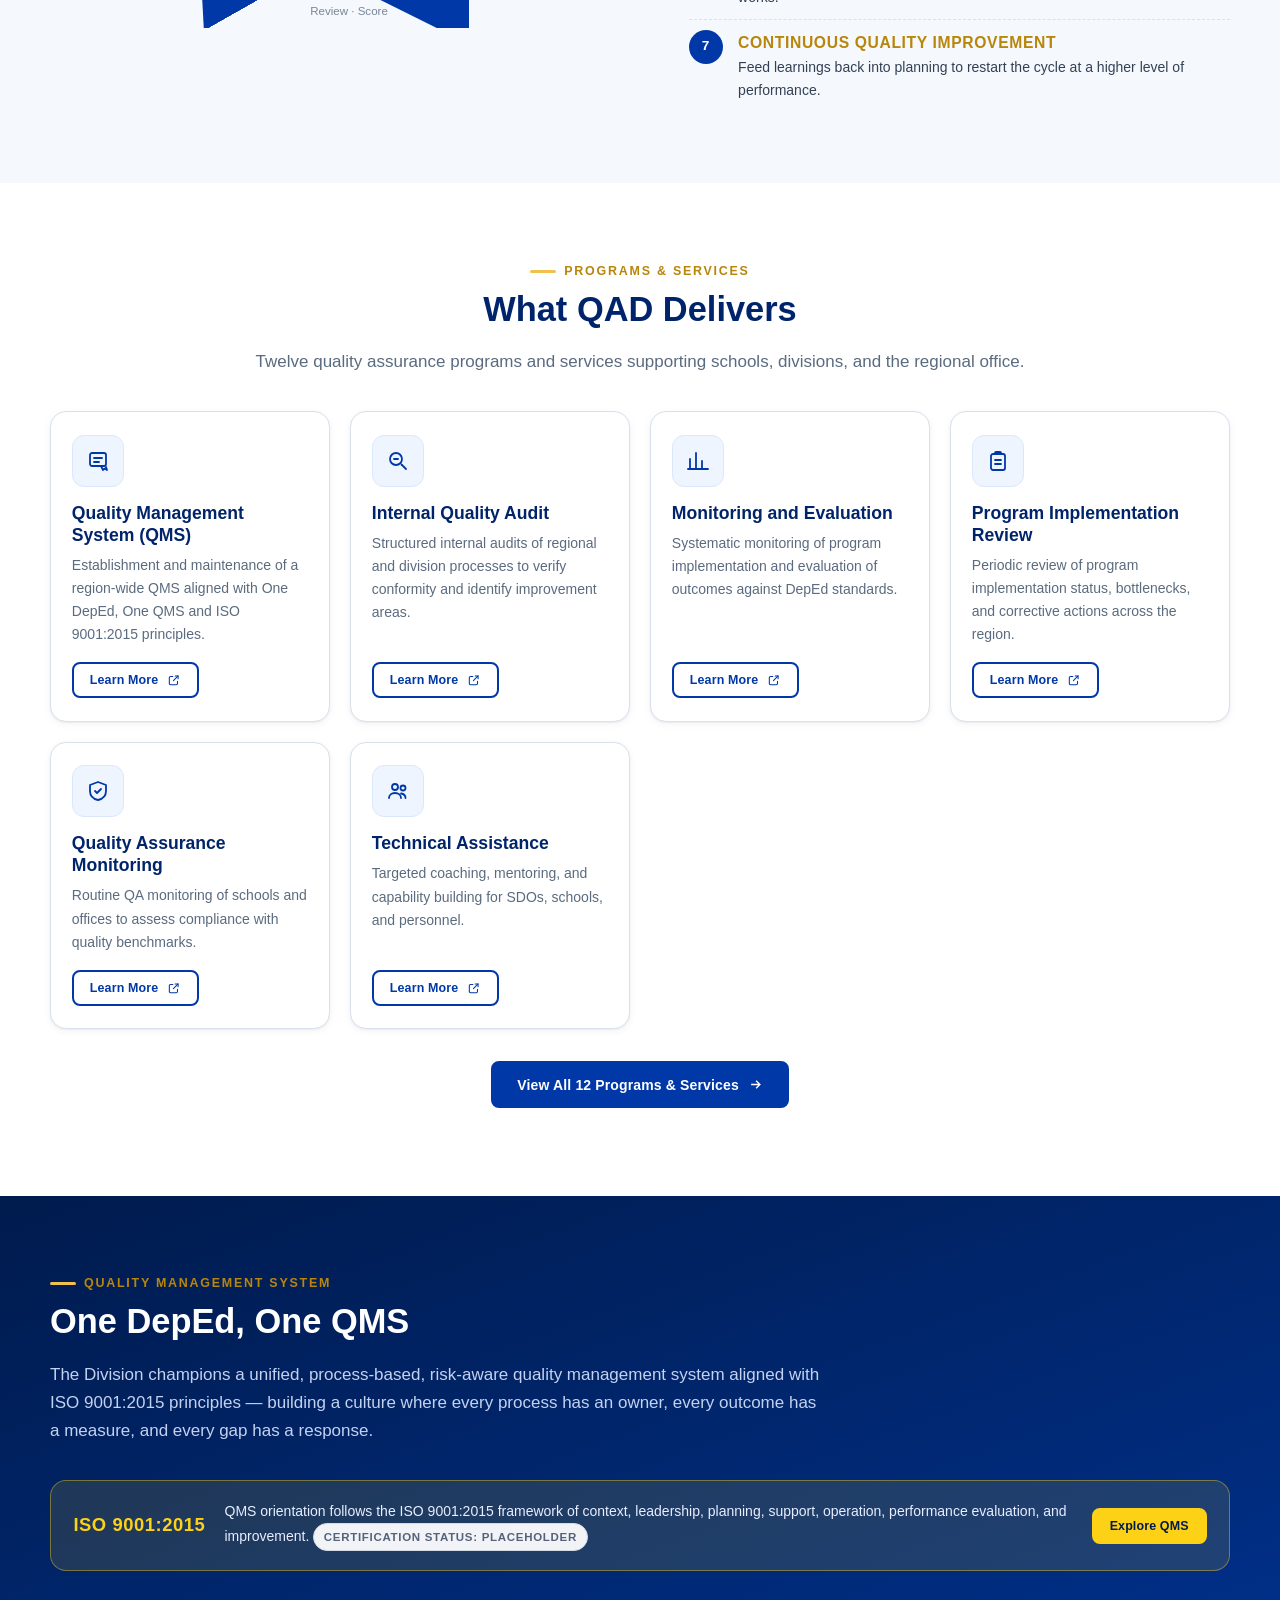
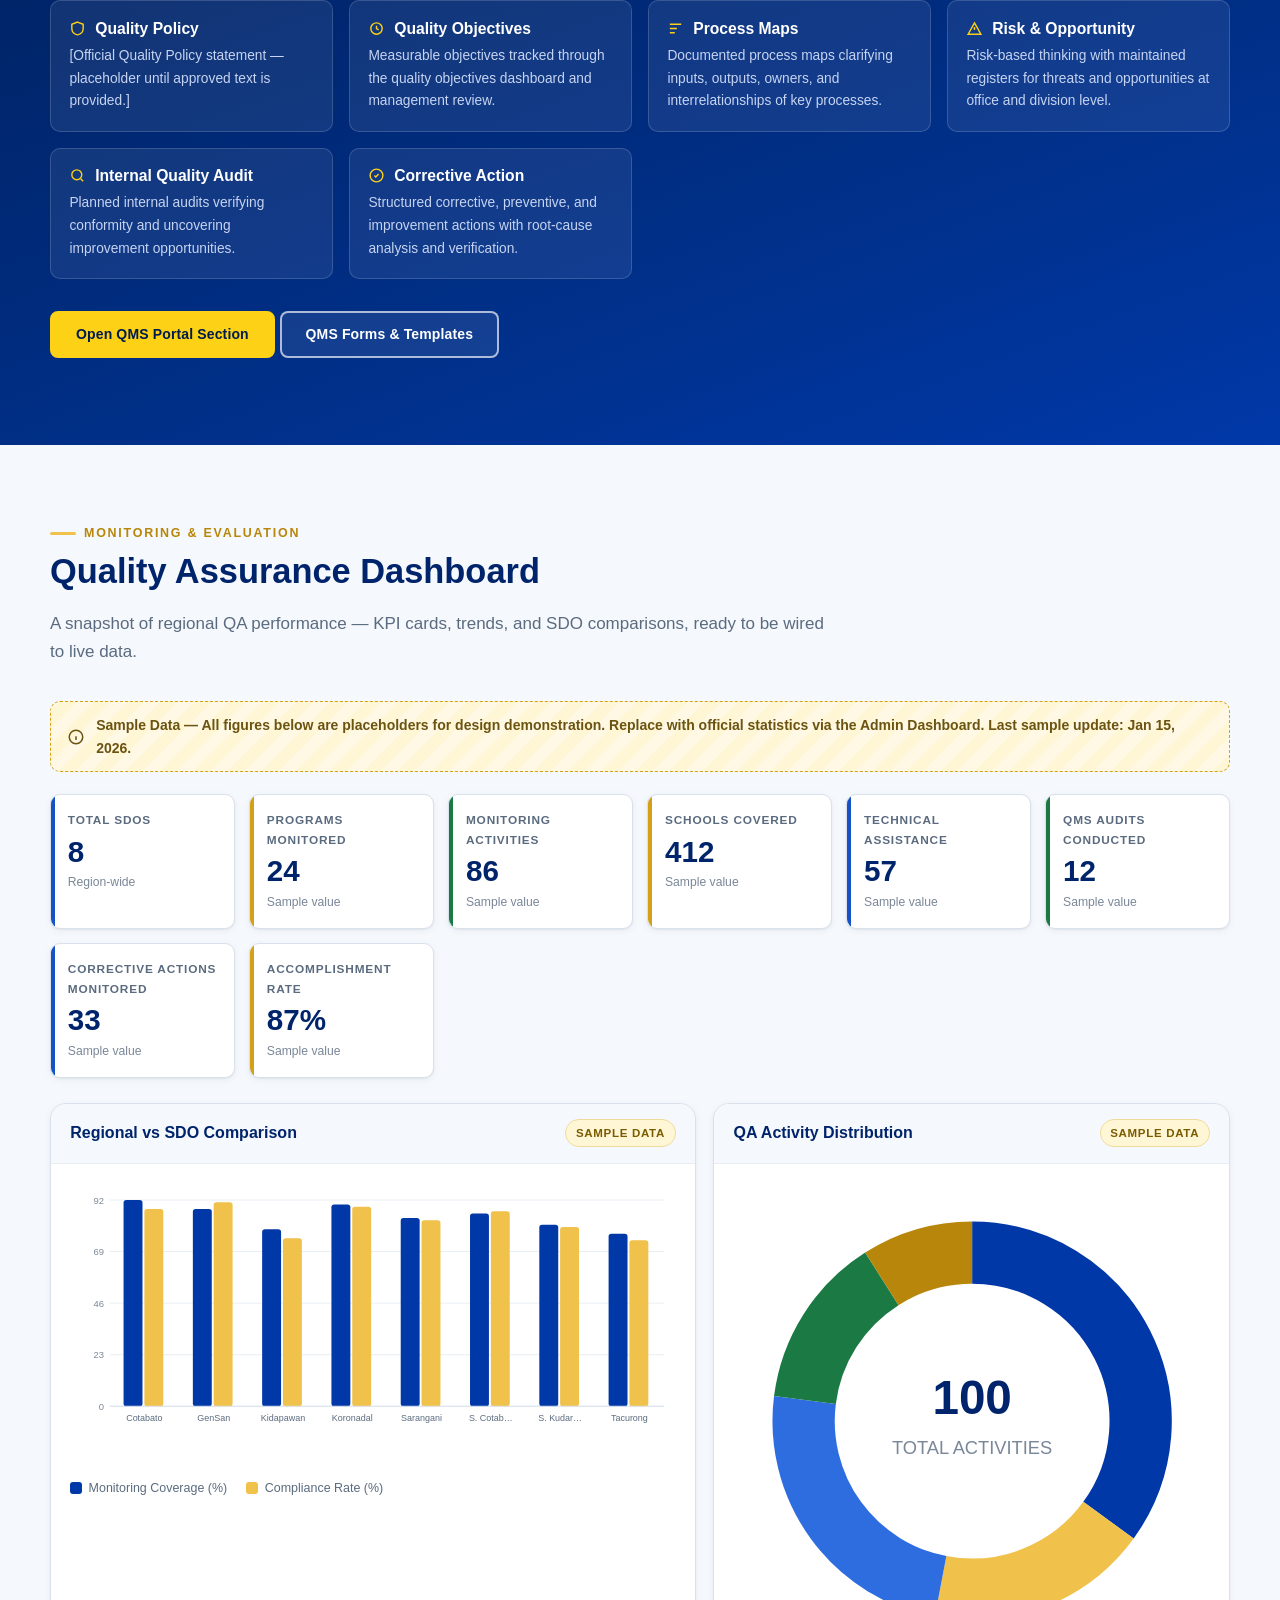
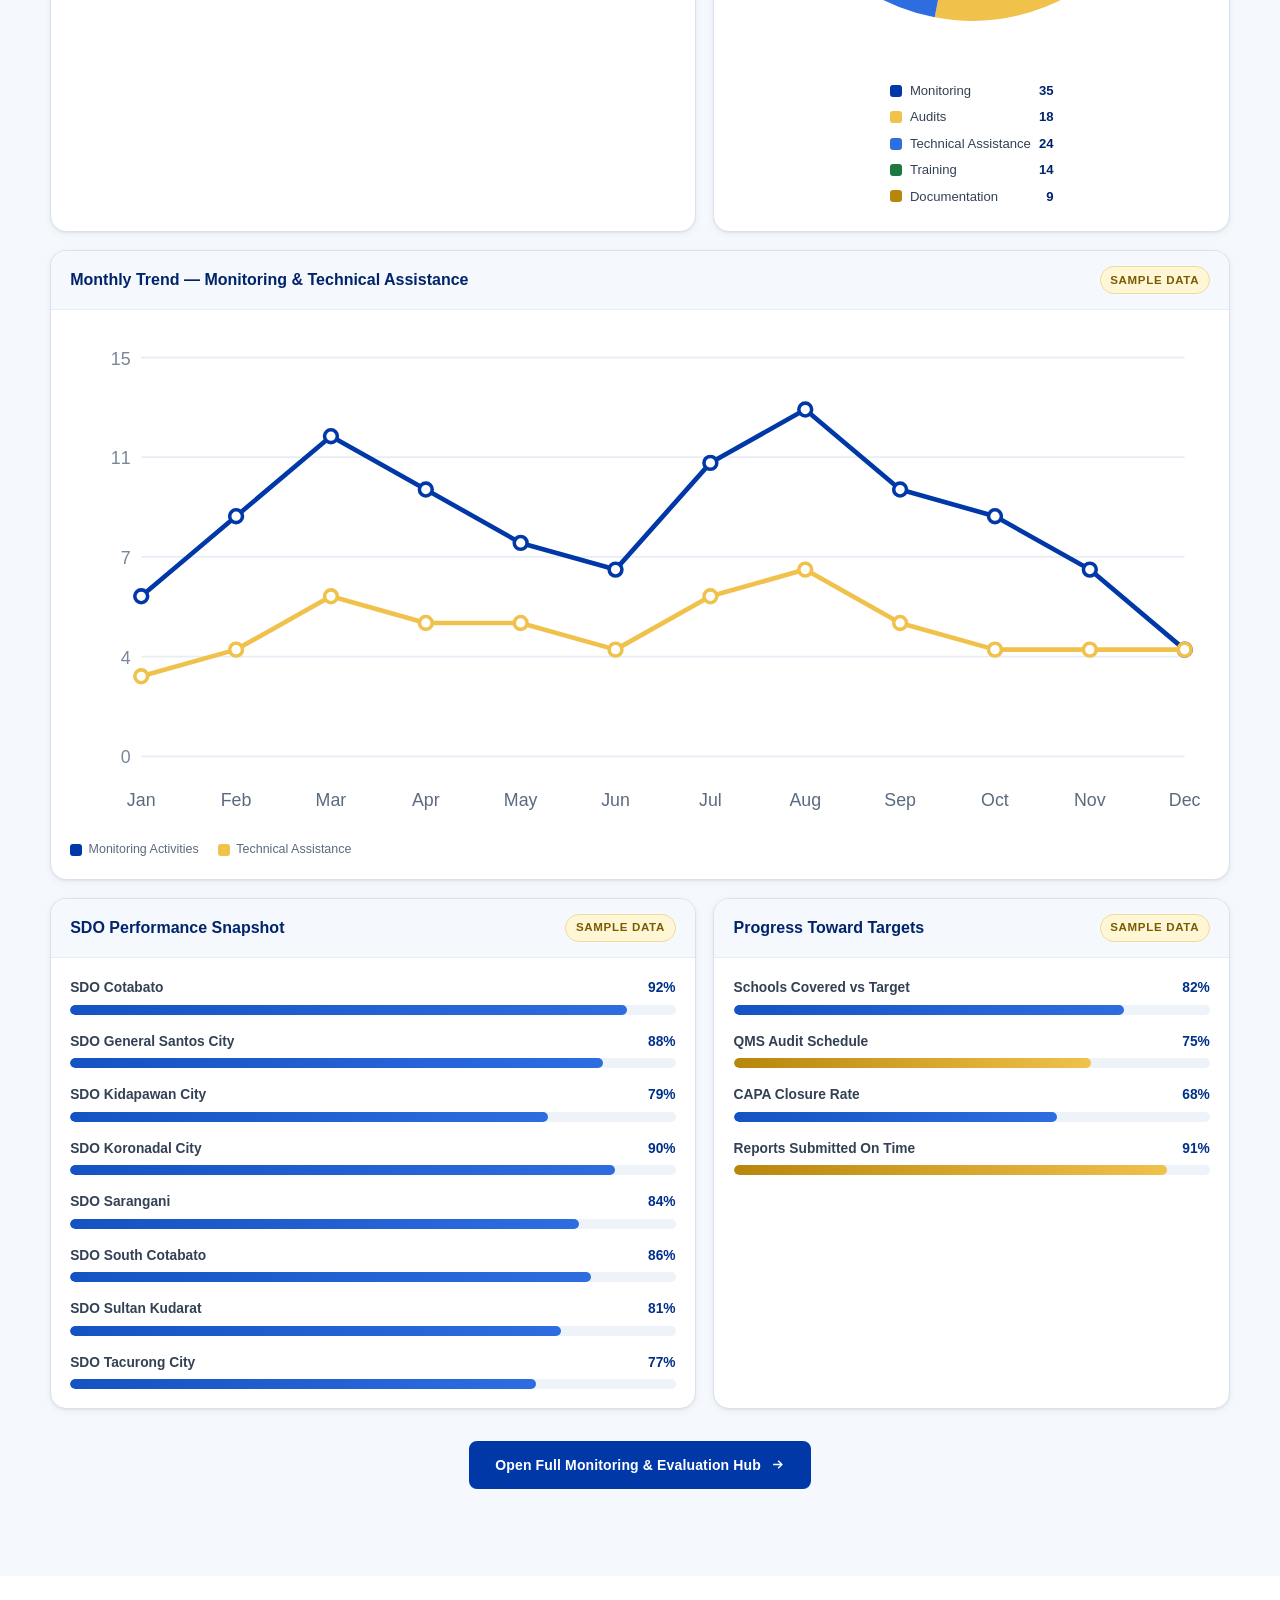
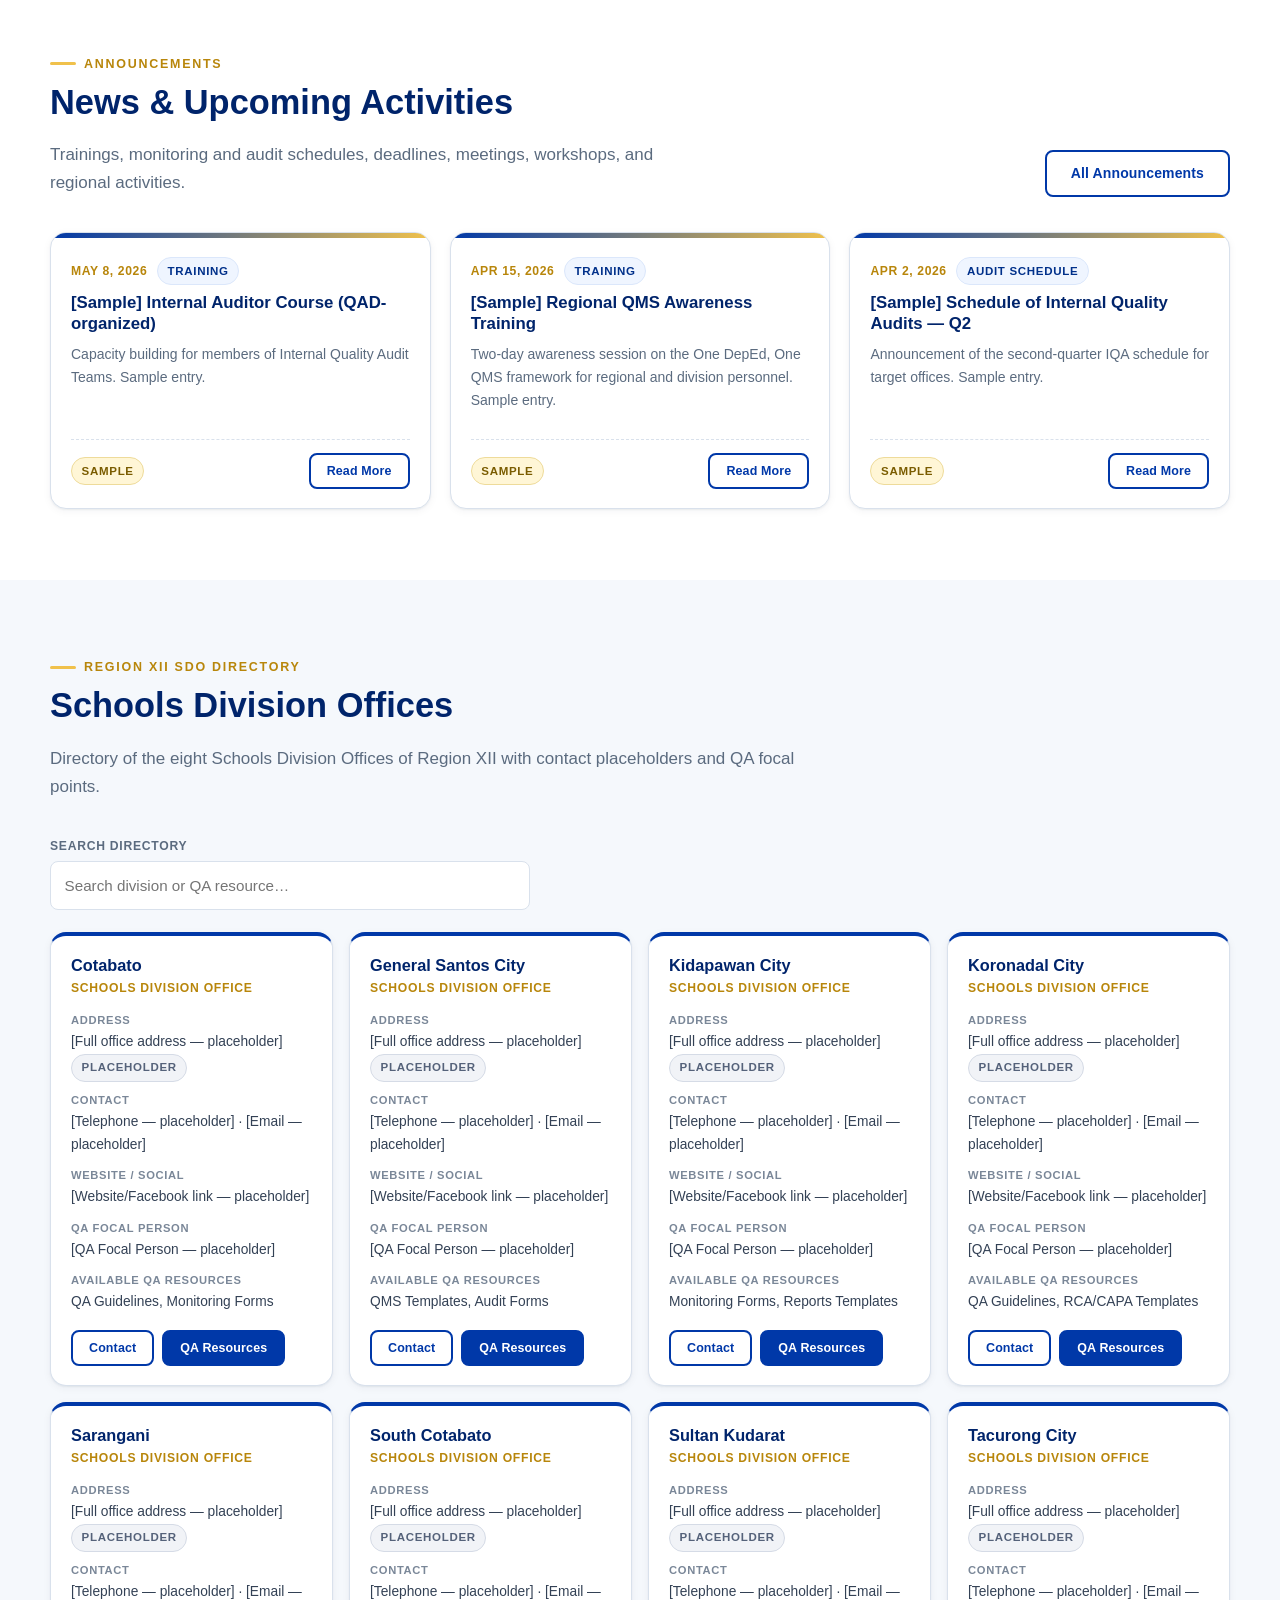
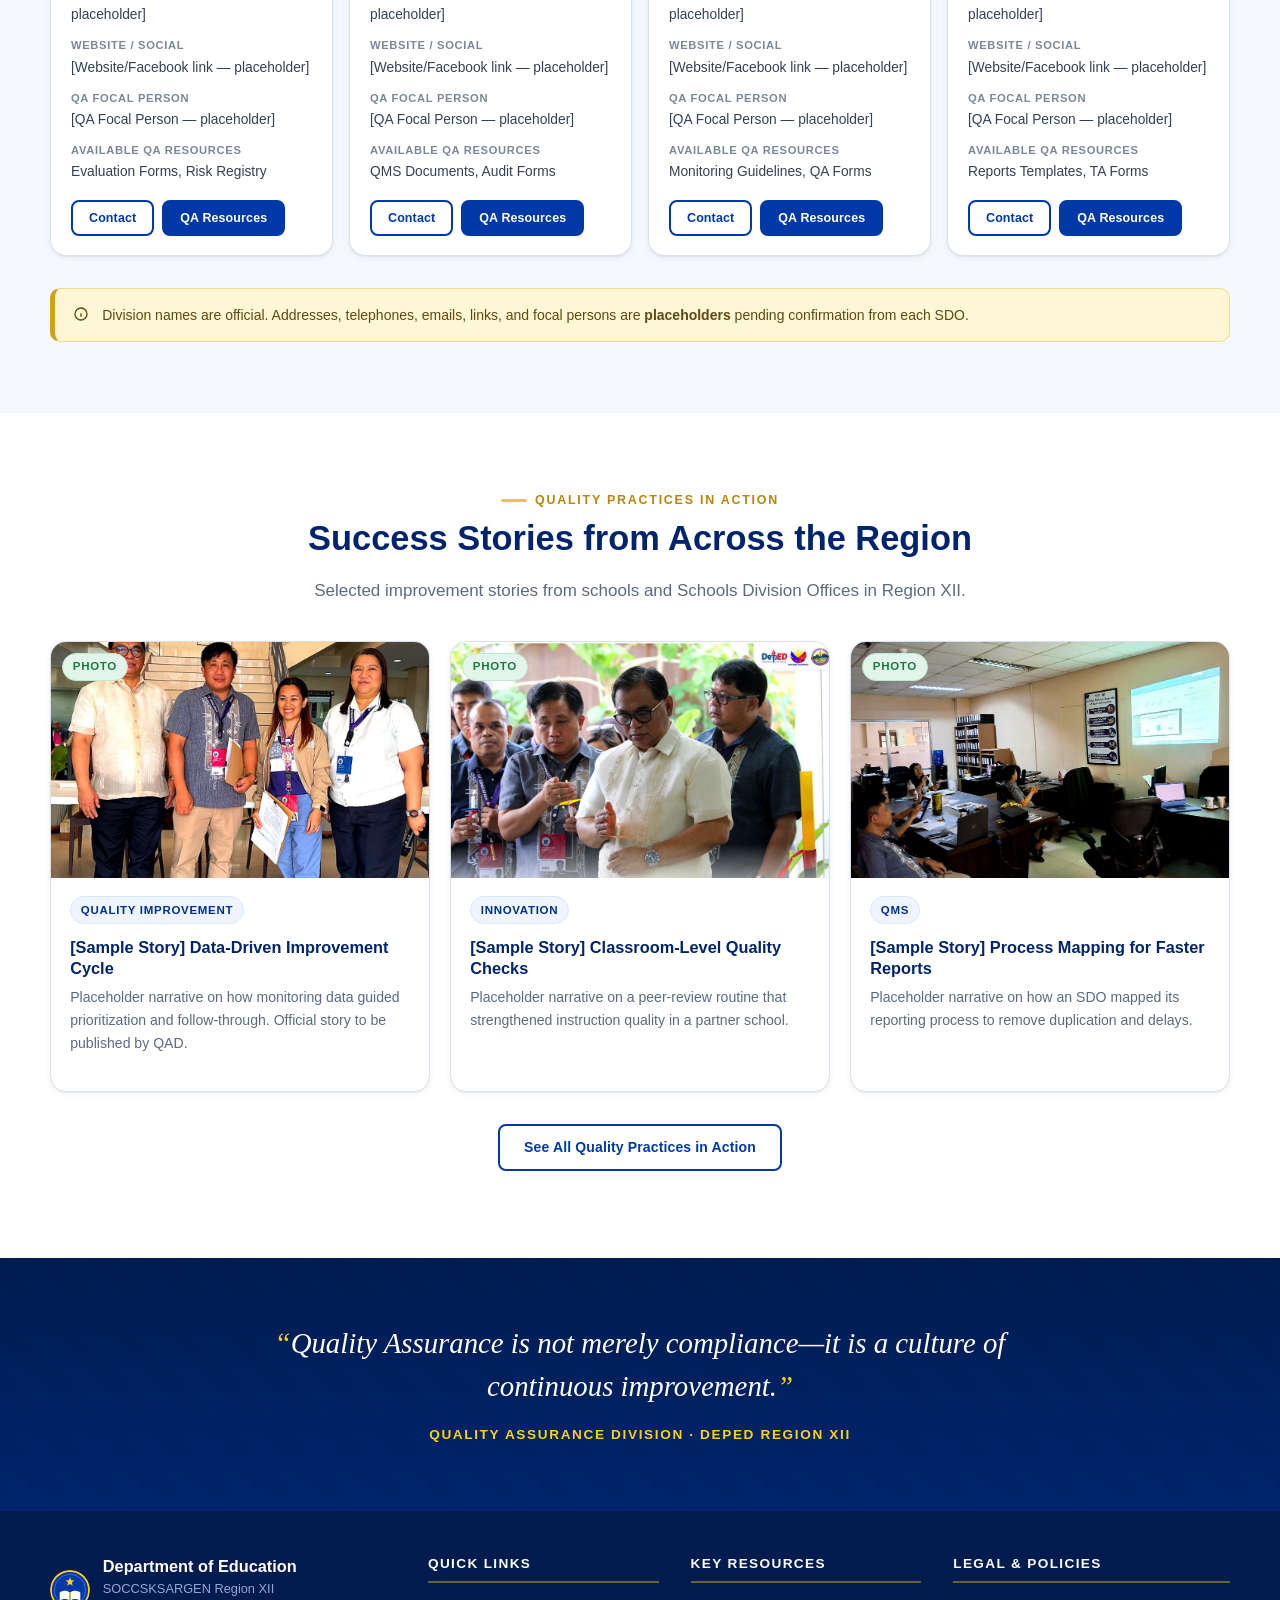
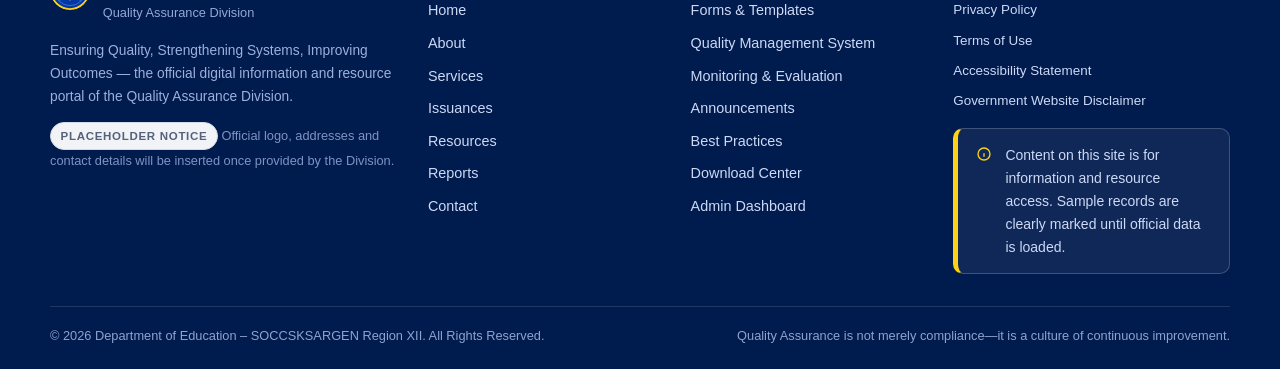
==== commit 12571598: "Add files via upload" ====
--- a/index.html
+++ b/index.html
@@ -85,7 +85,7 @@
             <svg class="caret" width="12" height="12" viewBox="0 0 24 24" fill="none" stroke="currentColor" stroke-width="2.5" aria-hidden="true"><path d="M6 9l6 6 6-6"/></svg>
           </a>
           <ul class="nav-dropdown">
-            <li><a href="about.html#vision-mission">Vision & Mission</a></li>
+            <li><a href="about.html#vision-mission">Vision, Mission &amp; Values</a></li>
             <li><a href="about.html#core-functions">Core Functions</a></li>
             <li><a href="about.html#structure">Organizational Structure</a></li>
             <li><a href="about.html#personnel">Key Personnel</a></li>
@@ -258,15 +258,25 @@
         </div>
 
         <div>
-          <h3 id="vision-mission" style="font-size:1.15rem;">Vision &amp; Mission</h3>
+          <h3 id="vision-mission" style="font-size:1.15rem;">Vision, Mission &amp; Core Values <span class="chip chip--green" style="vertical-align:middle;">Official · DepEd</span></h3>
           <div class="grid" style="gap:1rem;">
             <div class="card" style="border-left:4px solid var(--blue-700);">
-              <div class="card__meta"><span class="eyebrow" style="margin:0;">Vision</span> <span class="chip chip--placeholder">Placeholder</span></div>
-              <p class="mb-0">[Official QAD Vision statement — to be provided by the Division. This space is reserved for the approved vision statement.]</p>
+              <div class="card__meta"><span class="eyebrow" style="margin:0;">The DepEd Vision</span> <span class="chip chip--green">Official</span></div>
+              <p>We dream of Filipinos who passionately love their country and whose values and competencies enable them to realize their full potential and contribute meaningfully to building the nation.</p>
+              <p class="mb-0 text-muted" style="font-size:.88rem;">As a learner-centered public institution, the Department of Education continuously improves itself to better serve its stakeholders.</p>
             </div>
             <div class="card" style="border-left:4px solid var(--gold-500);">
-              <div class="card__meta"><span class="eyebrow" style="margin:0;">Mission</span> <span class="chip chip--placeholder">Placeholder</span></div>
-              <p class="mb-0">[Official QAD Mission statement — to be provided by the Division. This space is reserved for the approved mission statement.]</p>
+              <div class="card__meta"><span class="eyebrow" style="margin:0;">The DepEd Mission</span> <span class="chip chip--green">Official</span></div>
+              <p class="mb-0">To protect and promote the right of every Filipino to <strong>quality, equitable, culture-based, and complete basic education</strong> — where students learn in a safe and motivating environment, teachers constantly nurture every learner, administrators ensure a supportive environment, and families, communities, and stakeholders share responsibility for developing life-long learners.</p>
+            </div>
+            <div class="card" style="border-left:4px solid var(--green-600, #1b7a43);">
+              <div class="card__meta"><span class="eyebrow" style="margin:0;">Core Values</span> <span class="chip chip--green">Official</span></div>
+              <div style="display:flex;flex-wrap:wrap;gap:.5rem;" class="mb-0">
+                <span style="background:var(--blue-50,#eef4ff);border:1px solid var(--blue-100,#dbe7fb);border-radius:999px;padding:.3rem .75rem;font-weight:700;font-size:.86rem;color:var(--blue-700);">Maka-Diyos</span>
+                <span style="background:var(--blue-50,#eef4ff);border:1px solid var(--blue-100,#dbe7fb);border-radius:999px;padding:.3rem .75rem;font-weight:700;font-size:.86rem;color:var(--blue-700);">Maka-tao</span>
+                <span style="background:var(--blue-50,#eef4ff);border:1px solid var(--blue-100,#dbe7fb);border-radius:999px;padding:.3rem .75rem;font-weight:700;font-size:.86rem;color:var(--blue-700);">Makakalikasan</span>
+                <span style="background:var(--blue-50,#eef4ff);border:1px solid var(--blue-100,#dbe7fb);border-radius:999px;padding:.3rem .75rem;font-weight:700;font-size:.86rem;color:var(--blue-700);">Makabansa</span>
+              </div>
             </div>
           </div>
 
